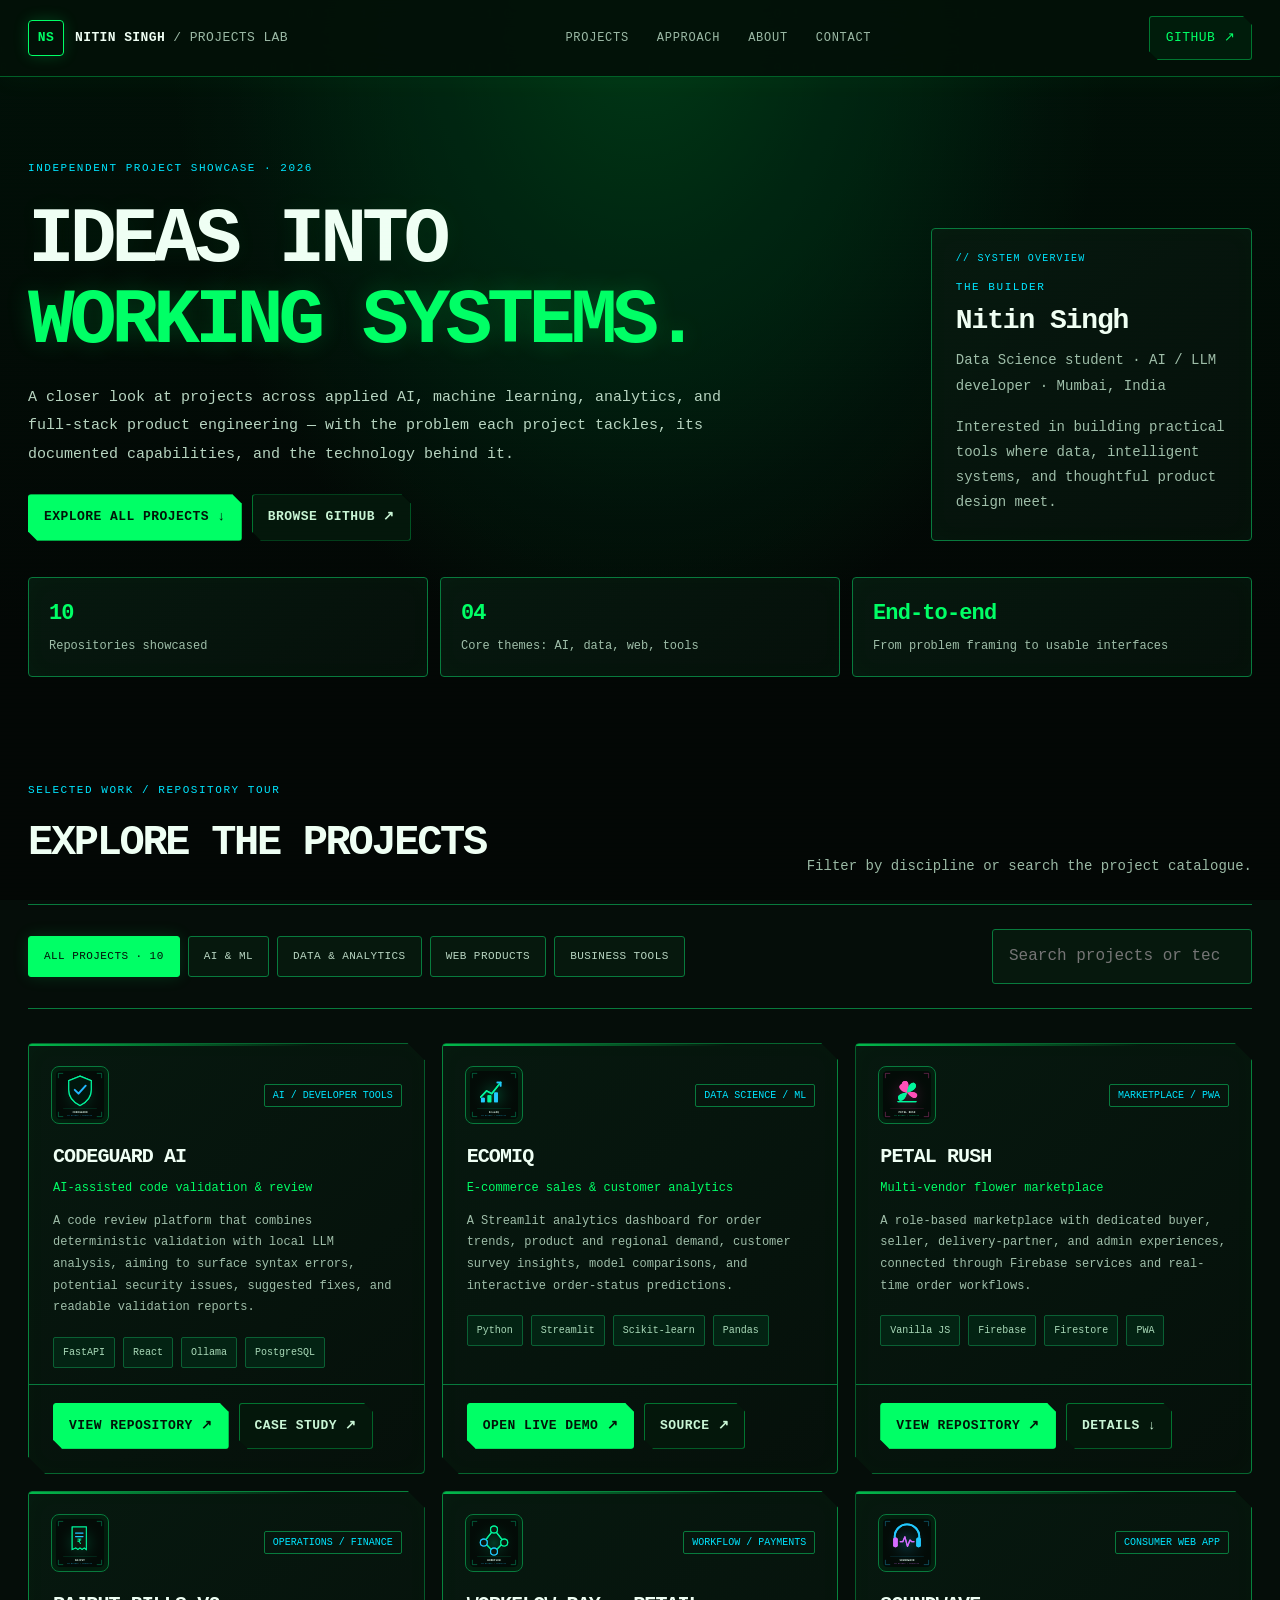
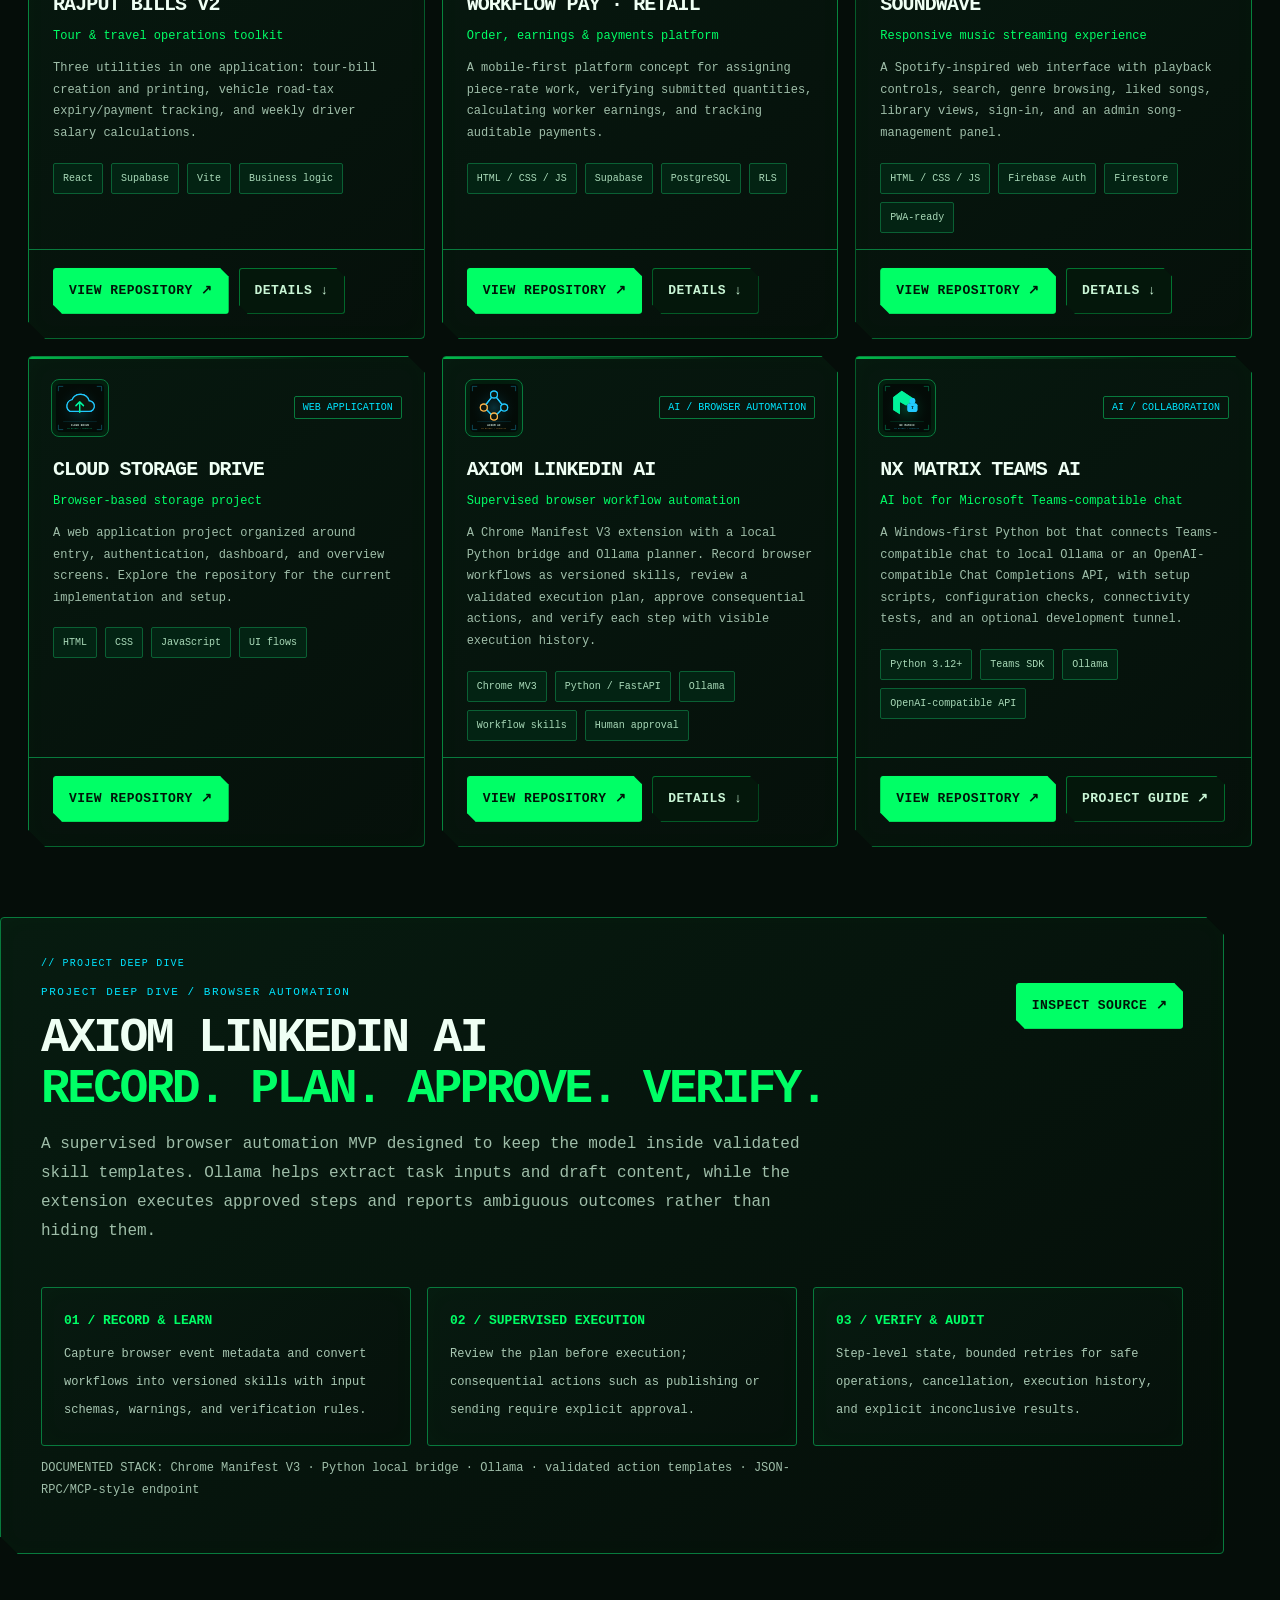
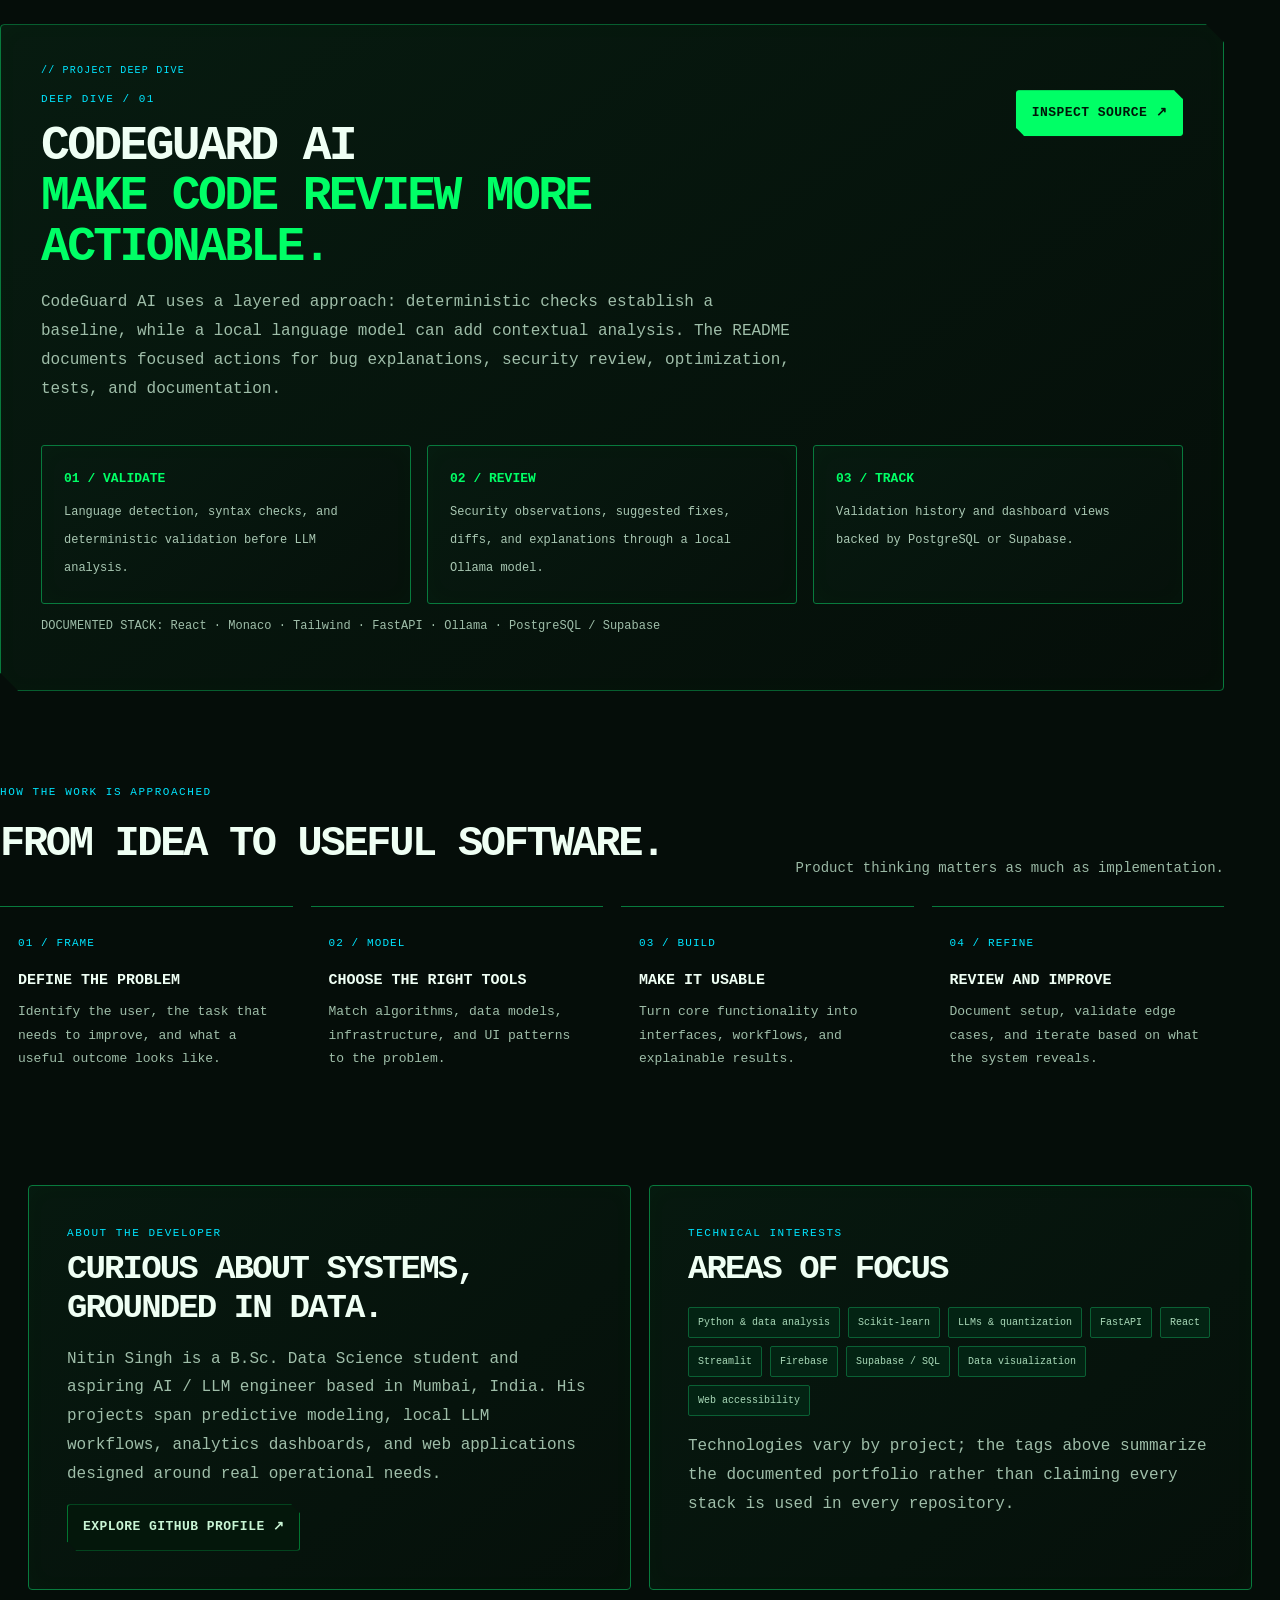
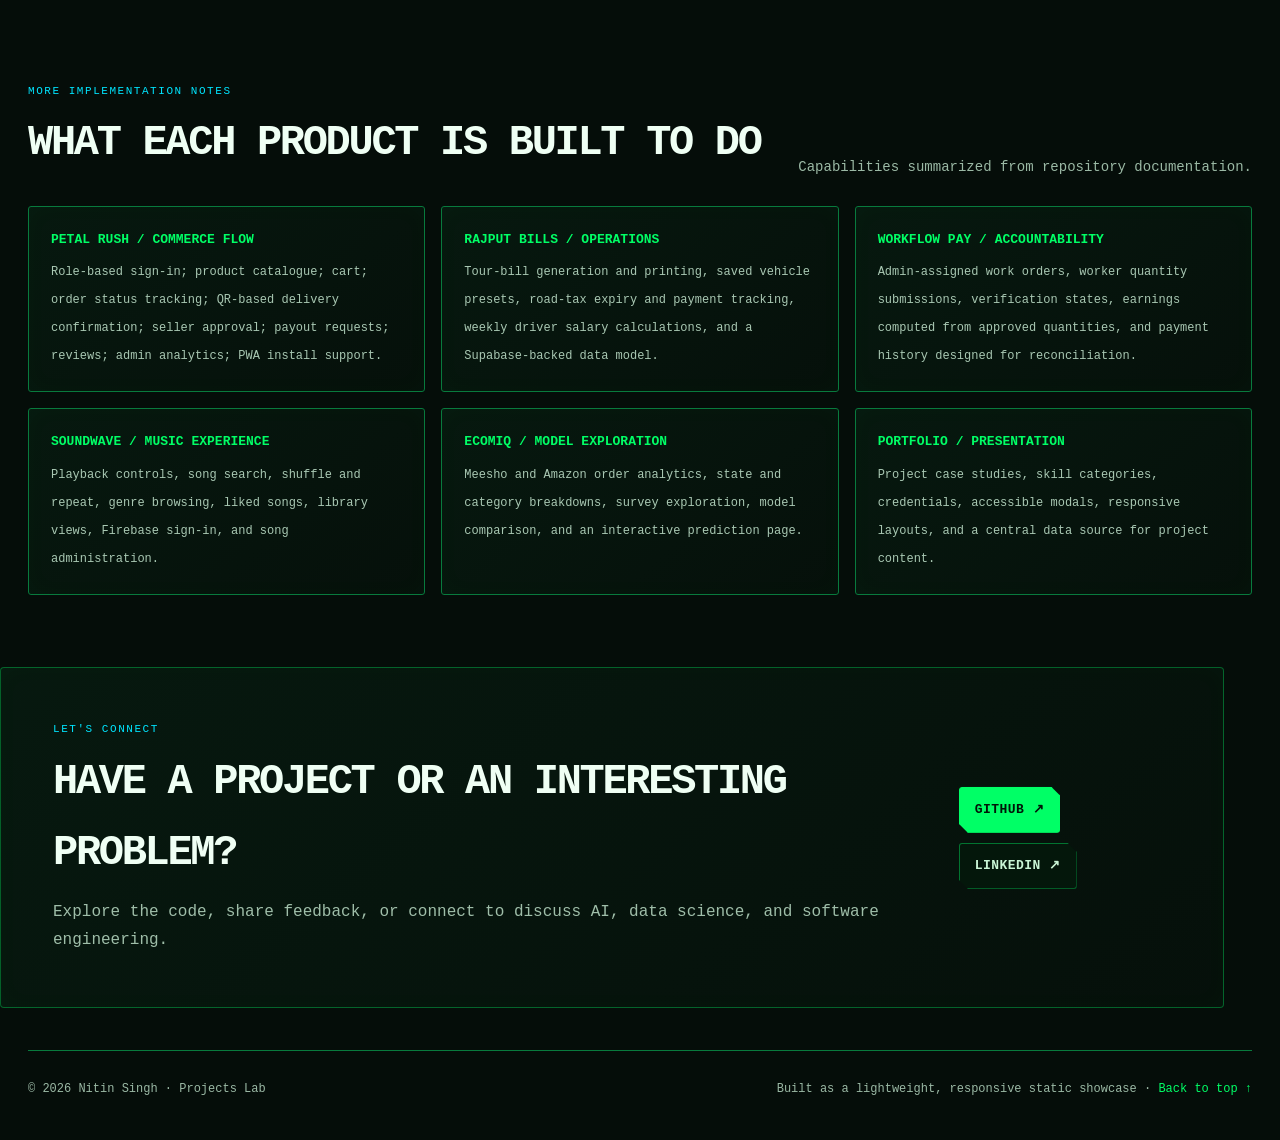
==== projects-showcase.html @ c85eb0d9 "Add custom themed logos for all Projects Lab cards" ====
<!doctype html>
<html lang="en">
<head>
<meta charset="utf-8">
<meta name="viewport" content="width=device-width,initial-scale=1">
<meta name="theme-color" content="#090b10">
<title>Projects Lab — Nitin Singh | AI, Data Science & Software</title>
<meta name="description" content="Explore Nitin Singh's project portfolio: CodeGuard AI, EcomIQ, Petal Rush, WorkFlow Pay, Rajput Bills, SoundWave, cloud storage, and more.">
<meta property="og:title" content="Projects Lab — Nitin Singh">
<meta property="og:description" content="A detailed showcase of AI, machine learning, analytics, and full-stack projects.">
<style>
:root{color-scheme:dark;--bg:#090b10;--panel:#11151d;--panel2:#151b25;--line:#26303e;--text:#f2f5fa;--muted:#a1adbd;--lime:#c8ff5a;--cyan:#74e7d4;--violet:#b7a0ff;--radius:22px;--max:1200px}
*{box-sizing:border-box}html{scroll-behavior:smooth}body{margin:0;background:radial-gradient(ellipse at 80% -10%,#202d36 0,transparent 36%),radial-gradient(ellipse at 0% 28%,#17251d 0,transparent 27%),var(--bg);color:var(--text);font:16px/1.65 Inter,ui-sans-serif,system-ui,-apple-system,"Segoe UI",sans-serif}a{color:inherit;text-decoration:none}button,input{font:inherit}.wrap{width:min(var(--max),calc(100% - 40px));margin:auto}.mono,.eyebrow,.tag,.number{font-family:"SFMono-Regular",Consolas,monospace}.topbar{position:sticky;top:0;z-index:10;background:#090b10d9;backdrop-filter:blur(18px);border-bottom:1px solid #ffffff12}.nav{height:72px;display:flex;align-items:center;justify-content:space-between;gap:20px}.brand{display:flex;align-items:center;gap:11px;font-weight:850;letter-spacing:-.04em}.mark{display:grid;place-items:center;width:36px;height:36px;border-radius:12px;background:var(--lime);color:#0a0c0e;font-size:13px}.navlinks{display:flex;gap:24px;color:var(--muted);font-size:14px}.navlinks a:hover{color:var(--lime)}.pill{border:1px solid #ffffff24;border-radius:999px;padding:9px 14px;font-size:13px;color:var(--text);background:#ffffff06}.hero{padding:86px 0 58px}.eyebrow{color:var(--lime);font-size:12px;letter-spacing:.16em;text-transform:uppercase}.hero-grid{display:grid;grid-template-columns:1.4fr .6fr;gap:40px;align-items:end}.hero h1{font-size:clamp(44px,7.3vw,88px);line-height:.99;letter-spacing:-.075em;margin:22px 0}.hero h1 span{color:var(--lime)}.lead{font-size:clamp(17px,2vw,20px);color:#c0c9d5;max-width:760px}.hero-side{border:1px solid var(--line);border-radius:var(--radius);padding:24px;background:linear-gradient(145deg,#1b222b,#10141b)}.hero-side strong{display:block;font-size:34px;letter-spacing:-.06em}.hero-side p{color:var(--muted);margin:4px 0 0;font-size:14px}.stats{display:grid;grid-template-columns:repeat(3,1fr);gap:12px;margin-top:36px}.stat{padding:18px 20px;border:1px solid var(--line);border-radius:17px;background:#ffffff04}.stat b{font-size:24px;display:block;letter-spacing:-.04em}.stat span{font-size:12px;color:var(--muted)}.toolbar{display:flex;align-items:center;justify-content:space-between;gap:18px;padding:24px 0;border-top:1px solid var(--line);border-bottom:1px solid var(--line);margin-bottom:28px}.filters{display:flex;flex-wrap:wrap;gap:8px}.filter{cursor:pointer;border:1px solid var(--line);background:#ffffff04;color:var(--muted);border-radius:999px;padding:9px 13px;font-size:13px}.filter.active,.filter:hover{background:var(--lime);border-color:var(--lime);color:#10130b}.search{width:min(260px,100%);border:1px solid var(--line);background:#11151d;color:var(--text);border-radius:12px;padding:11px 14px;outline:none}.search:focus{border-color:var(--lime)}.section-heading{display:flex;justify-content:space-between;align-items:end;gap:18px;margin:40px 0 22px}.section-heading h2{font-size:clamp(26px,3vw,38px);letter-spacing:-.055em;margin:8px 0 0}.section-heading p{margin:0;color:var(--muted);font-size:14px}.grid{display:grid;grid-template-columns:repeat(3,minmax(0,1fr));gap:16px}.card{display:flex;flex-direction:column;min-height:365px;border:1px solid var(--line);border-radius:var(--radius);background:linear-gradient(155deg,#161c25,#0f1219 78%);overflow:hidden;transition:transform .2s,border-color .2s}.card:hover{transform:translateY(-4px);border-color:#82966b}.card-top{padding:22px 22px 0;display:flex;justify-content:space-between;align-items:center;gap:12px}.iconbox{width:48px;height:48px;display:grid;place-items:center;border-radius:15px;font-size:22px;background:#c8ff5a16;border:1px solid #c8ff5a30}.category{font-size:11px;color:var(--muted);border:1px solid var(--line);padding:5px 8px;border-radius:999px}.card-body{padding:20px 22px 12px;flex:1}.card h3{font-size:23px;letter-spacing:-.045em;line-height:1.2;margin:0 0 9px}.subtitle{font-size:13px;color:var(--cyan);margin-bottom:12px}.desc{font-size:14px;color:#b4becb;margin:0}.chips{display:flex;flex-wrap:wrap;gap:7px;margin-top:18px}.chip{font-size:11px;color:#c7d0dc;background:#ffffff07;border:1px solid #ffffff10;border-radius:7px;padding:5px 8px}.card-foot{display:flex;gap:10px;padding:18px 22px 22px;align-items:center;border-top:1px solid #ffffff0c}.btn{display:inline-flex;justify-content:center;align-items:center;gap:8px;border-radius:11px;padding:10px 13px;font-size:13px;font-weight:750;border:1px solid var(--line);background:#ffffff05;cursor:pointer;color:var(--text)}.btn.primary{background:var(--lime);color:#11150b;border-color:var(--lime)}.btn:hover{filter:brightness(1.08)}.btn svg{width:14px;height:14px}.empty{display:none;padding:38px;text-align:center;color:var(--muted);border:1px dashed var(--line);border-radius:18px}.feature{margin:82px 0 0;padding:30px;border:1px solid var(--line);border-radius:28px;background:linear-gradient(135deg,#1a241e,#11151d 65%)}.feature-head{display:flex;justify-content:space-between;gap:20px;align-items:start}.feature h2{font-size:clamp(28px,4vw,44px);letter-spacing:-.06em;line-height:1.05;margin:12px 0}.feature p{color:#b8c3cf;max-width:760px}.feature-grid{display:grid;grid-template-columns:repeat(3,1fr);gap:12px;margin-top:26px}.feature-item{padding:18px;border:1px solid #ffffff16;background:#ffffff05;border-radius:16px}.feature-item b{display:block;margin-bottom:6px}.feature-item span{color:var(--muted);font-size:13px}.process{margin:80px 0}.process-grid{display:grid;grid-template-columns:repeat(4,1fr);gap:12px}.process-item{padding:20px;border-top:1px solid var(--line)}.number{color:var(--lime);font-size:12px}.process-item h3{margin:12px 0 7px;font-size:17px}.process-item p{margin:0;color:var(--muted);font-size:13px}.about{display:grid;grid-template-columns:1fr 1fr;gap:20px;margin:80px 0}.about-panel{padding:28px;border:1px solid var(--line);border-radius:var(--radius);background:#ffffff04}.about-panel h2{font-size:30px;letter-spacing:-.05em;margin:8px 0 12px}.about-panel p{color:var(--muted)}.contact{padding:44px;border:1px solid #c8ff5a40;border-radius:28px;background:radial-gradient(ellipse at 100% 0,#c8ff5a14,transparent 50%),#10151a;margin:70px 0 40px;display:flex;align-items:center;justify-content:space-between;gap:25px}.contact h2{font-size:clamp(28px,4vw,42px);letter-spacing:-.06em;margin:8px 0}.contact p{color:var(--muted);margin:0}.footer{padding:26px 0 40px;border-top:1px solid var(--line);display:flex;justify-content:space-between;gap:20px;color:var(--muted);font-size:12px}.hide{display:none!important}
@media(max-width:950px){.grid{grid-template-columns:repeat(2,minmax(0,1fr))}.hero-grid{grid-template-columns:1fr}.hero-side{max-width:400px}.process-grid{grid-template-columns:repeat(2,1fr)}}
@media(max-width:620px){.wrap{width:min(100% - 28px,var(--max))}.nav{height:62px}.navlinks{display:none}.hero{padding:58px 0 38px}.stats{grid-template-columns:1fr;gap:8px}.stat{display:flex;justify-content:space-between;align-items:center}.stat b{font-size:21px}.toolbar{align-items:stretch;flex-direction:column}.search{width:100%}.grid{grid-template-columns:1fr}.card{min-height:unset}.feature{padding:22px;margin-top:56px}.feature-head{display:block}.feature-grid{grid-template-columns:1fr}.process-grid,.about{grid-template-columns:1fr}.process,.about{margin:58px 0}.contact{padding:26px;display:block}.contact .btn{margin-top:20px}.footer{flex-direction:column}.section-heading{align-items:start;flex-direction:column}}
@media(prefers-reduced-motion:reduce){html{scroll-behavior:auto}*,*::before,*::after{transition:none!important}}

/* Professional Projects Lab refresh — 2026 */
:root{
 --bg:#080b12;--panel:#101722;--panel2:#141e2b;--line:#273448;
 --text:#f3f6fc;--muted:#a8b5c8;--lime:#b9f45b;--cyan:#75dcca;
 --violet:#a9a1ff;--radius:20px;--max:1240px
}
body{
 background:radial-gradient(ellipse at 82% 0%,rgba(55,91,120,.19),transparent 34%),
 radial-gradient(ellipse at 0% 38%,rgba(70,105,72,.10),transparent 30%),var(--bg);
 line-height:1.7;letter-spacing:-.008em
}
.wrap{width:min(var(--max),calc(100% - 56px))}
.topbar{background:rgba(8,11,18,.88);border-bottom:1px solid rgba(155,177,206,.14)}
.nav{height:76px}
.mark{border-radius:13px;box-shadow:0 0 24px rgba(185,244,91,.15)}
.navlinks{gap:28px}
.navlinks a{transition:color .18s ease}
.pill{border-color:#354256;padding:10px 16px}
.hero{padding:100px 0 68px}
.hero-grid{grid-template-columns:minmax(0,1.45fr) minmax(280px,.55fr);gap:56px}
.hero h1{font-size:clamp(48px,6.7vw,82px);line-height:1.01;letter-spacing:-.078em;max-width:820px}
.lead{line-height:1.8;color:#c4cfdf;max-width:720px}
.hero-side{border-color:#2b394c;background:linear-gradient(145deg,rgba(24,34,48,.94),rgba(13,18,28,.96));box-shadow:0 20px 60px rgba(0,0,0,.13)}
.hero-side strong{font-size:30px}
.stat{background:rgba(255,255,255,.025);border-color:#273448;padding:20px 22px}
.stat b{font-size:27px}
.toolbar{position:relative;gap:22px;margin-bottom:34px;border-color:#273448}
.filter{padding:10px 15px;background:#101722}
.search{border-color:#334158;background:#0e1520;padding:13px 16px}
.section-heading{margin:48px 0 25px}
.section-heading h2{font-size:clamp(30px,3.5vw,42px);letter-spacing:-.06em}
.grid{gap:20px}
.card{min-height:360px;border-color:#273448;background:linear-gradient(160deg,rgba(21,30,43,.98),rgba(12,17,26,.98));box-shadow:0 10px 30px rgba(0,0,0,.08);transition:transform .22s ease,border-color .22s ease,box-shadow .22s ease}
.card:hover{transform:translateY(-5px);border-color:#718d58;box-shadow:0 20px 48px rgba(0,0,0,.2)}
.card-top{padding:24px 24px 0}
.card-body{padding:21px 24px 16px}
.card h3{font-size:25px;letter-spacing:-.05em}
.desc{line-height:1.75}
.chips{gap:8px}
.chip{background:#ffffff06;border-color:#ffffff12;padding:6px 9px}
.card-foot{padding:18px 24px 24px;flex-wrap:wrap}
.btn{padding:11px 15px;border-radius:12px;transition:transform .18s ease,filter .18s ease,border-color .18s ease}
.btn:hover{transform:translateY(-1px)}
.btn.primary{box-shadow:0 6px 18px rgba(185,244,91,.12)}
.feature{margin-top:76px;padding:clamp(26px,4vw,44px);border-radius:28px;border-color:#2a394b;background:linear-gradient(135deg,rgba(24,37,34,.86),rgba(15,22,32,.97) 58%);box-shadow:0 20px 60px rgba(0,0,0,.12)}
.feature-head{gap:28px}
.feature h2{font-size:clamp(32px,4.2vw,48px);max-width:850px}
.feature p{line-height:1.85}
.feature-grid{gap:16px}
.feature-item{padding:22px;border-color:#2b394b;background:rgba(255,255,255,.025);line-height:1.75}
.feature-item b{font-size:15px}
.feature-item span{line-height:1.8}
.process{margin:92px 0}
.process-grid{gap:18px}
.process-item{border-top:2px solid #2b394b;padding:22px 18px}
.number{font-size:11px;letter-spacing:.1em}
.process-item h3{font-size:18px}
.about{gap:18px;margin:92px 0}
.about-panel{padding:clamp(24px,3.5vw,38px);background:linear-gradient(145deg,#121a26,#0d121b);border-color:#2b394b}
.about-panel h2{font-size:clamp(27px,3vw,34px);line-height:1.15}
.contact{margin:72px 0 42px;padding:clamp(28px,4.5vw,52px);border-color:rgba(185,244,91,.28);background:radial-gradient(ellipse at 100% 0,rgba(185,244,91,.09),transparent 48%),linear-gradient(135deg,#121a24,#0d121a)}
.contact p{line-height:1.8}
.footer{border-color:#273448;padding-top:28px}
a:focus-visible,button:focus-visible,input:focus-visible{outline:2px solid var(--lime);outline-offset:3px}
@media(max-width:950px){
 .wrap{width:min(var(--max),calc(100% - 36px))}
 .hero{padding-top:76px}
 .hero-grid{grid-template-columns:1fr;gap:30px}
 .hero-side{max-width:520px}
 .feature-head{flex-direction:column}
}
@media(max-width:620px){
 .wrap{width:calc(100% - 28px)}
 .nav{height:64px}
 .hero{padding:58px 0 38px}
 .hero h1{font-size:clamp(42px,12vw,60px)}
 .lead{font-size:16px}
 .section-heading{margin:36px 0 20px}
 .grid{gap:14px}
 .card-top{padding:20px 20px 0}
 .card-body{padding:18px 20px 14px}
 .card-foot{padding:16px 20px 20px}
 .feature{margin-top:54px;padding:22px}
 .feature-grid{grid-template-columns:1fr}
 .process,.about{margin:60px 0}
 .contact{margin-top:52px}
}
@media(prefers-reduced-motion:reduce){.card,.btn,.navlinks a{transition:none!important}}

 
/* IR5H4D-inspired neon terminal theme */
:root{--bg:#050d09;--panel:#081a11;--panel2:#0b2116;--line:#087a3d;--text:#effff4;--muted:#9bb9a5;--lime:#00ff66;--cyan:#00e5ff;--violet:#a4ffcc;--radius:16px;--max:1240px}
body{background:#050d09;color:var(--text);font-family:ui-monospace,SFMono-Regular,Consolas,monospace;letter-spacing:0;position:relative}
body:before{content:"";position:fixed;inset:0;pointer-events:none;z-index:-1;background:radial-gradient(ellipse at 50% 0%,#003f1b 0%,transparent 52%),linear-gradient(180deg,#03130a,#050907 70%);opacity:.95}
body:after{content:"";position:fixed;inset:0;pointer-events:none;z-index:5;background:repeating-linear-gradient(0deg,#00ff6608 0px,#00ff6608 1px,transparent 1px,transparent 4px);opacity:.16}
.topbar{background:#031008eF;border-bottom:1px solid #00ff6655;box-shadow:0 5px 24px #00ff6609}
.mark{background:transparent;color:var(--lime);border:1px solid var(--lime);border-radius:4px;box-shadow:0 0 15px #00ff6630;font-family:Consolas,monospace}
.brand{letter-spacing:.03em;font-size:13px}
.navlinks a{font-family:Consolas,monospace;text-transform:uppercase;font-size:12px;letter-spacing:.06em}
.pill,.btn{border-radius:3px;border-color:#00ff6666;font-family:Consolas,monospace;text-transform:uppercase;letter-spacing:.035em;clip-path:polygon(0 0,calc(100% - 9px) 0,100% 9px,100% 100%,9px 100%,0 calc(100% - 9px))}
.pill{background:#001c0b;color:var(--lime)}
.hero{padding:82px 0 56px}
.eyebrow{color:var(--cyan);font-size:11px;letter-spacing:.14em}
.hero h1{font-family:ui-monospace,Consolas,monospace;text-transform:uppercase;letter-spacing:-.065em;line-height:1.04;font-size:clamp(42px,6.5vw,78px);text-shadow:0 0 22px #00ff6610}
.hero h1 span{color:var(--lime);text-shadow:0 0 24px #00ff6633}
.lead{font-family:ui-monospace,Consolas,monospace;font-size:15px;line-height:1.9;color:#b8d5c1}
.hero-side,.stat,.card,.feature,.feature-item,.about-panel,.contact{border-radius:4px;border-color:#087a3d;background:linear-gradient(140deg,#071a10eF,#06110beF);box-shadow:inset 0 0 25px #00ff6606}
.hero-side{position:relative}
.hero-side:before,.feature:before{content:"// SYSTEM OVERVIEW";display:block;color:var(--cyan);font:10px Consolas,monospace;letter-spacing:.12em;margin-bottom:14px}
.hero-side strong{font-family:ui-monospace,Consolas,monospace;color:#f0fff3;font-size:28px;letter-spacing:-.04em}
.hero-side p,.stat span,.desc,.feature p,.process-item p,.about-panel p,.contact p{font-family:ui-monospace,Consolas,monospace;color:#9fbea9;line-height:1.8}
.stat{border-radius:4px;padding:17px 20px}
.stat b{color:var(--lime);font-family:ui-monospace,Consolas,monospace;font-size:22px}
.toolbar{border-color:#087a3d}
.filter,.search{font-family:Consolas,monospace;border-radius:3px;background:#06180d;border-color:#087a3d;color:#b8d5c1}
.filter{text-transform:uppercase;font-size:11px;letter-spacing:.04em}
.filter.active,.filter:hover{background:var(--lime);border-color:var(--lime);color:#031008;box-shadow:0 0 16px #00ff6625}
.search:focus{border-color:var(--cyan);box-shadow:0 0 0 1px #00e5ff55}
.section-heading h2,.feature h2,.about-panel h2,.contact h2{font-family:ui-monospace,Consolas,monospace;text-transform:uppercase;letter-spacing:-.055em}
.grid{gap:17px}
.card{position:relative;min-height:365px;border:1px solid #07843d;clip-path:polygon(0 0,calc(100% - 17px) 0,100% 17px,100% 100%,17px 100%,0 calc(100% - 17px));transition:transform .22s ease,border-color .22s ease,filter .22s ease}
.card:before{content:"";position:absolute;inset:0 0 auto;height:2px;background:linear-gradient(90deg,var(--lime),transparent 72%);opacity:.7}
.card:hover{transform:translateY(-4px);border-color:var(--lime);filter:drop-shadow(0 0 10px #00ff661b);box-shadow:inset 0 0 35px #00ff660b}
.card-top{padding:22px 22px 0}
.iconbox{border:1px solid #00ff6677;background:#00371a;color:var(--lime);border-radius:3px;box-shadow:inset 0 0 20px #00ff6610}
.category{border-radius:2px;border-color:#087a3d;color:var(--cyan);font:10px Consolas,monospace;text-transform:uppercase}
.card h3{font-family:ui-monospace,Consolas,monospace;text-transform:uppercase;font-size:20px;letter-spacing:-.045em}
.subtitle{font-family:Consolas,monospace;color:var(--lime);font-size:12px}
.desc{font-size:12px}
.chip{border-radius:2px;background:#032313;border-color:#0a6034;color:#a9d9b8;font-family:Consolas,monospace;font-size:10px}
.card-foot{border-color:#087a3d}
.btn{background:#04170b;color:#c9f5d5}
.btn.primary{background:var(--lime);color:#001508;border-color:var(--lime);box-shadow:0 0 18px #00ff662b}
.btn:hover{filter:brightness(1.15);box-shadow:0 0 18px #00ff662b}
.feature{position:relative;margin-top:70px;padding:clamp(24px,4vw,40px);border-radius:4px;background:linear-gradient(145deg,#071b10,#050e09);clip-path:polygon(0 0,calc(100% - 18px) 0,100% 18px,100% 100%,18px 100%,0 calc(100% - 18px))}
.feature:before{content:"// PROJECT DEEP DIVE"}
.feature-item{border-radius:3px;border-color:#087a3d}
.feature-item b{font-family:Consolas,monospace;color:var(--lime);text-transform:uppercase;font-size:13px}
.feature-item span{font-family:Consolas,monospace;font-size:12px;color:#a9c8b3;line-height:1.8}
.number{color:var(--cyan)}
.process-item{border-top:1px solid #087a3d}
.process-item h3{font-family:Consolas,monospace;text-transform:uppercase;font-size:15px}
.about-panel{border-radius:4px}
.contact{border-radius:4px;border-color:#00ff6655}
.footer{border-color:#087a3d;font-family:Consolas,monospace}
.footer a{color:var(--lime)}
a:focus-visible,button:focus-visible,input:focus-visible{outline:2px solid var(--cyan);outline-offset:4px}
@media(max-width:620px){.hero{padding-top:55px}.hero h1{font-size:clamp(37px,11vw,56px)}.card{min-height:unset}.navlinks{display:none}}
@media(prefers-reduced-motion:reduce){.card,.btn{transition:none!important}}


/* Project-brand images: use existing repository assets where available */
.logo-box{position:relative;overflow:hidden;padding:4px;background:#06170d;border:1px solid #087a3d;border-radius:4px;width:58px;height:58px;flex:0 0 58px;}
.project-logo{display:block;width:100%;height:100%;object-fit:contain;position:relative;z-index:1;}
.logo-fallback{display:none;position:absolute;inset:0;align-items:center;justify-content:center;color:var(--lime);font-size:22px;}
.project-logo:not([src]),.project-logo[src=""]{display:none;}
.project-logo{background:transparent;}

/* Unified local project logo assets */
.logo-box{position:relative;overflow:hidden;padding:4px;background:#03170c;border:1px solid #087a3d;border-radius:8px;width:58px;height:58px;flex:0 0 58px;display:grid;place-items:center}
.project-logo{display:block;width:100%;height:100%;object-fit:contain}
</style>
</head>
<body>
<canvas id="matrix-rain" aria-hidden="true" style="position:fixed;inset:0;width:100%;height:100%;z-index:-1;opacity:.15;pointer-events:none"></canvas>
<header class="topbar"><div class="wrap nav"><a class="brand" href="#top"><span class="mark">NS</span><span>NITIN SINGH <span style="color:var(--muted);font-weight:500">/ PROJECTS LAB</span></span></a><nav class="navlinks"><a href="#projects">Projects</a><a href="#approach">Approach</a><a href="#about">About</a><a href="#contact">Contact</a></nav><a class="pill" href="https://github.com/ns-matrix" target="_blank" rel="noreferrer">GitHub ↗</a></div></header>
<main id="top">
<section class="hero"><div class="wrap"><div class="hero-grid"><div><div class="eyebrow">Independent project showcase · 2026</div><h1>Ideas into<br><span>working systems.</span></h1><p class="lead">A closer look at projects across applied AI, machine learning, analytics, and full-stack product engineering — with the problem each project tackles, its documented capabilities, and the technology behind it.</p><div style="display:flex;gap:10px;flex-wrap:wrap;margin-top:25px"><a class="btn primary" href="#projects">Explore all projects ↓</a><a class="btn" href="https://github.com/ns-matrix" target="_blank" rel="noreferrer">Browse GitHub ↗</a></div></div><aside class="hero-side"><div class="eyebrow">The builder</div><strong>Nitin Singh</strong><p>Data Science student · AI / LLM developer · Mumbai, India</p><p style="margin-top:16px">Interested in building practical tools where data, intelligent systems, and thoughtful product design meet.</p></aside></div><div class="stats"><div class="stat"><b>10</b><span>Repositories showcased</span></div><div class="stat"><b>04</b><span>Core themes: AI, data, web, tools</span></div><div class="stat"><b>End-to-end</b><span>From problem framing to usable interfaces</span></div></div></div></section>
<section class="wrap" id="projects"><div class="section-heading"><div><div class="eyebrow">Selected work / repository tour</div><h2>Explore the projects</h2></div><p>Filter by discipline or search the project catalogue.</p></div><div class="toolbar"><div class="filters" role="group" aria-label="Filter projects"><button class="filter active" data-filter="all">All projects · 10</button><button class="filter" data-filter="ai">AI & ML</button><button class="filter" data-filter="data">Data & analytics</button><button class="filter" data-filter="web">Web products</button><button class="filter" data-filter="tools">Business tools</button></div><input class="search" id="search" type="search" placeholder="Search projects or technology…" aria-label="Search projects"></div><div class="grid" id="grid">
<article class="card" data-category="ai" data-search="codeguard ai llm code review validation security python javascript typescript fastapi ollama postgres"><div class="card-top"><div class="iconbox logo-box"><img class="project-logo" src="assets/projects/codeguard-ai.svg" alt="CodeGuard AI custom project logo" loading="lazy"></div><span class="category">AI / Developer tools</span></div><div class="card-body"><h3>CodeGuard AI</h3><div class="subtitle">AI-assisted code validation & review</div><p class="desc">A code review platform that combines deterministic validation with local LLM analysis, aiming to surface syntax errors, potential security issues, suggested fixes, and readable validation reports.</p><div class="chips"><span class="chip">FastAPI</span><span class="chip">React</span><span class="chip">Ollama</span><span class="chip">PostgreSQL</span></div></div><div class="card-foot"><a class="btn primary" href="https://github.com/ns-matrix/codeguard-ai" target="_blank" rel="noreferrer">View repository ↗</a><a class="btn" href="codeguard-ai.html">Case study ↗</a></div></article>
<article class="card" data-category="data" data-search="ecomiq ecommerce analytics machine learning random forest streamlit customer behavior meesho amazon survey python"><div class="card-top"><div class="iconbox logo-box"><img class="project-logo" src="assets/projects/ecomiq.svg" alt="EcomIQ custom project logo" loading="lazy"></div><span class="category">Data science / ML</span></div><div class="card-body"><h3>EcomIQ</h3><div class="subtitle">E-commerce sales & customer analytics</div><p class="desc">A Streamlit analytics dashboard for order trends, product and regional demand, customer survey insights, model comparisons, and interactive order-status predictions.</p><div class="chips"><span class="chip">Python</span><span class="chip">Streamlit</span><span class="chip">Scikit-learn</span><span class="chip">Pandas</span></div></div><div class="card-foot"><a class="btn primary" href="https://project-sdbcuwmjrbqrwhycqxthwv.streamlit.app/" target="_blank" rel="noreferrer">Open live demo ↗</a><a class="btn" href="https://github.com/ns-matrix/Project" target="_blank" rel="noreferrer">Source ↗</a></div></article>
<article class="card" data-category="web" data-search="petal rush flower marketplace multi vendor buyer seller delivery admin firebase firestore qr pwa"><div class="card-top"><div class="iconbox logo-box"><img class="project-logo" src="assets/projects/petal-rush.svg" alt="Petal Rush custom project logo" loading="lazy"></div><span class="category">Marketplace / PWA</span></div><div class="card-body"><h3>Petal Rush</h3><div class="subtitle">Multi-vendor flower marketplace</div><p class="desc">A role-based marketplace with dedicated buyer, seller, delivery-partner, and admin experiences, connected through Firebase services and real-time order workflows.</p><div class="chips"><span class="chip">Vanilla JS</span><span class="chip">Firebase</span><span class="chip">Firestore</span><span class="chip">PWA</span></div></div><div class="card-foot"><a class="btn primary" href="https://github.com/ns-matrix/petal-rush" target="_blank" rel="noreferrer">View repository ↗</a><a class="btn" href="#petal-details">Details ↓</a></div></article>
<article class="card" data-category="tools" data-search="rajput bills tour travel billing vehicle road tax driver salary pagar supabase react"><div class="card-top"><div class="iconbox logo-box"><img class="project-logo" src="assets/projects/rajput-bills-v2.svg" alt="Rajput Bills v2 custom project logo" loading="lazy"></div><span class="category">Operations / Finance</span></div><div class="card-body"><h3>Rajput Bills v2</h3><div class="subtitle">Tour & travel operations toolkit</div><p class="desc">Three utilities in one application: tour-bill creation and printing, vehicle road-tax expiry/payment tracking, and weekly driver salary calculations.</p><div class="chips"><span class="chip">React</span><span class="chip">Supabase</span><span class="chip">Vite</span><span class="chip">Business logic</span></div></div><div class="card-foot"><a class="btn primary" href="https://github.com/ns-matrix/Rajput-Bills-v2" target="_blank" rel="noreferrer">View repository ↗</a><a class="btn" href="#rajput-details">Details ↓</a></div></article>
<article class="card" data-category="tools" data-search="workflow pay retail order earnings payments worker supplier admin supabase postgres realtime mobile first"><div class="card-top"><div class="iconbox logo-box"><img class="project-logo" src="assets/projects/workflow-pay-retail.svg" alt="WorkFlow Pay · RETAIL custom project logo" loading="lazy"></div><span class="category">Workflow / Payments</span></div><div class="card-body"><h3>WorkFlow Pay · RETAIL</h3><div class="subtitle">Order, earnings & payments platform</div><p class="desc">A mobile-first platform concept for assigning piece-rate work, verifying submitted quantities, calculating worker earnings, and tracking auditable payments.</p><div class="chips"><span class="chip">HTML / CSS / JS</span><span class="chip">Supabase</span><span class="chip">PostgreSQL</span><span class="chip">RLS</span></div></div><div class="card-foot"><a class="btn primary" href="https://github.com/ns-matrix/RETAIL" target="_blank" rel="noreferrer">View repository ↗</a><a class="btn" href="#workflow-details">Details ↓</a></div></article>
<article class="card" data-category="web" data-search="soundwave ambient music streaming player firebase authentication firestore playlist songs search responsive"><div class="card-top"><div class="iconbox logo-box"><img class="project-logo" src="assets/projects/soundwave.svg" alt="SoundWave custom project logo" loading="lazy"></div><span class="category">Consumer web app</span></div><div class="card-body"><h3>SoundWave</h3><div class="subtitle">Responsive music streaming experience</div><p class="desc">A Spotify-inspired web interface with playback controls, search, genre browsing, liked songs, library views, sign-in, and an admin song-management panel.</p><div class="chips"><span class="chip">HTML / CSS / JS</span><span class="chip">Firebase Auth</span><span class="chip">Firestore</span><span class="chip">PWA-ready</span></div></div><div class="card-foot"><a class="btn primary" href="https://github.com/ns-matrix/AMBIEANT-MUSIC" target="_blank" rel="noreferrer">View repository ↗</a><a class="btn" href="#soundwave-details">Details ↓</a></div></article>
<article class="card" data-category="web" data-search="cloud storage drive file management login signup dashboard storage drive html"><div class="card-top"><div class="iconbox logo-box"><img class="project-logo" src="assets/projects/cloud-storage-drive.svg" alt="Cloud Storage Drive custom project logo" loading="lazy"></div><span class="category">Web application</span></div><div class="card-body"><h3>Cloud Storage Drive</h3><div class="subtitle">Browser-based storage project</div><p class="desc">A web application project organized around entry, authentication, dashboard, and overview screens. Explore the repository for the current implementation and setup.</p><div class="chips"><span class="chip">HTML</span><span class="chip">CSS</span><span class="chip">JavaScript</span><span class="chip">UI flows</span></div></div><div class="card-foot"><a class="btn primary" href="https://github.com/ns-matrix/Project-1-Cloud-Storage-Drive-" target="_blank" rel="noreferrer">View repository ↗</a></div></article>
<article class="card" data-category="ai" data-search="axiom linkedin ai chrome extension ollama local fastapi browser automation supervised skills recorder planner verification mcp">
<div class="card-top"><div class="iconbox logo-box"><img class="project-logo" src="assets/projects/axiom-linkedin-ai.svg" alt="Axiom LinkedIn AI custom project logo" loading="lazy"></div><span class="category">AI / Browser automation</span></div>
<div class="card-body"><h3>Axiom LinkedIn AI</h3><div class="subtitle">Supervised browser workflow automation</div>
<p class="desc">A Chrome Manifest V3 extension with a local Python bridge and Ollama planner. Record browser workflows as versioned skills, review a validated execution plan, approve consequential actions, and verify each step with visible execution history.</p>
<div class="chips"><span class="chip">Chrome MV3</span><span class="chip">Python / FastAPI</span><span class="chip">Ollama</span><span class="chip">Workflow skills</span><span class="chip">Human approval</span></div></div>
<div class="card-foot"><a class="btn primary" href="https://github.com/ns-matrix/axiom-linkedin-ai" target="_blank" rel="noreferrer">View repository ↗</a><a class="btn" href="#axiom-linkedin-details">Details ↓</a></div></article>
<article class="card" data-category="ai" data-search="nx matrix teams ai microsoft teams bot ollama openai compatible python windows chat api setup tests">
<div class="card-top"><div class="iconbox logo-box"><img class="project-logo" src="assets/projects/nxmatrix-teams-ai.svg" alt="NX Matrix Teams AI custom project logo" loading="lazy"></div><span class="category">AI / Collaboration</span></div>
<div class="card-body"><h3>NX Matrix Teams AI</h3><div class="subtitle">AI bot for Microsoft Teams-compatible chat</div>
<p class="desc">A Windows-first Python bot that connects Teams-compatible chat to local Ollama or an OpenAI-compatible Chat Completions API, with setup scripts, configuration checks, connectivity tests, and an optional development tunnel.</p>
<div class="chips"><span class="chip">Python 3.12+</span><span class="chip">Teams SDK</span><span class="chip">Ollama</span><span class="chip">OpenAI-compatible API</span></div></div>
<div class="card-foot"><a class="btn primary" href="https://github.com/ns-matrix/nxmatrix-teams-ai" target="_blank" rel="noreferrer">View repository ↗</a><a class="btn" href="https://github.com/ns-matrix/nxmatrix-teams-ai/blob/main/docs/index.html" target="_blank" rel="noreferrer">Project guide ↗</a></div></article>
</div><div class="empty" id="empty">No projects match that search. Try a different keyword or filter.</div></section>
<section class="wrap feature" id="axiom-linkedin-details"><div class="feature-head"><div><div class="eyebrow">Project deep dive / browser automation</div><h2>Axiom LinkedIn AI<br><span style="color:var(--lime)">Record. Plan. Approve. Verify.</span></h2><p>A supervised browser automation MVP designed to keep the model inside validated skill templates. Ollama helps extract task inputs and draft content, while the extension executes approved steps and reports ambiguous outcomes rather than hiding them.</p></div><a class="btn primary" href="https://github.com/ns-matrix/axiom-linkedin-ai" target="_blank" rel="noreferrer">Inspect source ↗</a></div><div class="feature-grid"><div class="feature-item"><b>01 / Record & learn</b><span>Capture browser event metadata and convert workflows into versioned skills with input schemas, warnings, and verification rules.</span></div><div class="feature-item"><b>02 / Supervised execution</b><span>Review the plan before execution; consequential actions such as publishing or sending require explicit approval.</span></div><div class="feature-item"><b>03 / Verify & audit</b><span>Step-level state, bounded retries for safe operations, cancellation, execution history, and explicit inconclusive results.</span></div></div><p class="mono" style="font-size:12px">DOCUMENTED STACK: Chrome Manifest V3 · Python local bridge · Ollama · validated action templates · JSON-RPC/MCP-style endpoint</p></section>
<section class="wrap feature" id="codeguard-details"><div class="feature-head"><div><div class="eyebrow">Deep dive / 01</div><h2>CodeGuard AI<br><span style="color:var(--lime)">Make code review more actionable.</span></h2><p>CodeGuard AI uses a layered approach: deterministic checks establish a baseline, while a local language model can add contextual analysis. The README documents focused actions for bug explanations, security review, optimization, tests, and documentation.</p></div><a class="btn primary" href="https://github.com/ns-matrix/codeguard-ai" target="_blank" rel="noreferrer">Inspect source ↗</a></div><div class="feature-grid"><div class="feature-item"><b>01 / Validate</b><span>Language detection, syntax checks, and deterministic validation before LLM analysis.</span></div><div class="feature-item"><b>02 / Review</b><span>Security observations, suggested fixes, diffs, and explanations through a local Ollama model.</span></div><div class="feature-item"><b>03 / Track</b><span>Validation history and dashboard views backed by PostgreSQL or Supabase.</span></div></div><p class="mono" style="font-size:12px">DOCUMENTED STACK: React · Monaco · Tailwind · FastAPI · Ollama · PostgreSQL / Supabase</p></section>
<section class="wrap process" id="approach"><div class="section-heading"><div><div class="eyebrow">How the work is approached</div><h2>From idea to useful software.</h2></div><p>Product thinking matters as much as implementation.</p></div><div class="process-grid"><div class="process-item"><span class="number">01 / FRAME</span><h3>Define the problem</h3><p>Identify the user, the task that needs to improve, and what a useful outcome looks like.</p></div><div class="process-item"><span class="number">02 / MODEL</span><h3>Choose the right tools</h3><p>Match algorithms, data models, infrastructure, and UI patterns to the problem.</p></div><div class="process-item"><span class="number">03 / BUILD</span><h3>Make it usable</h3><p>Turn core functionality into interfaces, workflows, and explainable results.</p></div><div class="process-item"><span class="number">04 / REFINE</span><h3>Review and improve</h3><p>Document setup, validate edge cases, and iterate based on what the system reveals.</p></div></div></section>
<section class="wrap" id="about"><div class="about"><div class="about-panel"><div class="eyebrow">About the developer</div><h2>Curious about systems, grounded in data.</h2><p>Nitin Singh is a B.Sc. Data Science student and aspiring AI / LLM engineer based in Mumbai, India. His projects span predictive modeling, local LLM workflows, analytics dashboards, and web applications designed around real operational needs.</p><a class="btn" href="https://github.com/ns-matrix" target="_blank" rel="noreferrer">Explore GitHub profile ↗</a></div><div class="about-panel"><div class="eyebrow">Technical interests</div><h2>Areas of focus</h2><div class="chips"><span class="chip">Python & data analysis</span><span class="chip">Scikit-learn</span><span class="chip">LLMs & quantization</span><span class="chip">FastAPI</span><span class="chip">React</span><span class="chip">Streamlit</span><span class="chip">Firebase</span><span class="chip">Supabase / SQL</span><span class="chip">Data visualization</span><span class="chip">Web accessibility</span></div><p>Technologies vary by project; the tags above summarize the documented portfolio rather than claiming every stack is used in every repository.</p></div></div></section>
<section class="wrap" id="project-details"><div class="section-heading"><div><div class="eyebrow">More implementation notes</div><h2>What each product is built to do</h2></div><p>Capabilities summarized from repository documentation.</p></div>
<div class="feature-grid">
<div class="feature-item" id="petal-details"><b>Petal Rush / commerce flow</b><span>Role-based sign-in; product catalogue; cart; order status tracking; QR-based delivery confirmation; seller approval; payout requests; reviews; admin analytics; PWA install support.</span></div>
<div class="feature-item" id="rajput-details"><b>Rajput Bills / operations</b><span>Tour-bill generation and printing, saved vehicle presets, road-tax expiry and payment tracking, weekly driver salary calculations, and a Supabase-backed data model.</span></div>
<div class="feature-item" id="workflow-details"><b>WorkFlow Pay / accountability</b><span>Admin-assigned work orders, worker quantity submissions, verification states, earnings computed from approved quantities, and payment history designed for reconciliation.</span></div>
<div class="feature-item" id="soundwave-details"><b>SoundWave / music experience</b><span>Playback controls, song search, shuffle and repeat, genre browsing, liked songs, library views, Firebase sign-in, and song administration.</span></div>
<div class="feature-item"><b>EcomIQ / model exploration</b><span>Meesho and Amazon order analytics, state and category breakdowns, survey exploration, model comparison, and an interactive prediction page.</span></div>
<div class="feature-item"><b>Portfolio / presentation</b><span>Project case studies, skill categories, credentials, accessible modals, responsive layouts, and a central data source for project content.</span></div>
</div></section>

<section class="wrap contact" id="contact"><div><div class="eyebrow">Let's connect</div><h2>Have a project or an interesting problem?</h2><p>Explore the code, share feedback, or connect to discuss AI, data science, and software engineering.</p></div><div style="display:flex;gap:10px;flex-wrap:wrap"><a class="btn primary" href="https://github.com/ns-matrix" target="_blank" rel="noreferrer">GitHub ↗</a><a class="btn" href="https://www.linkedin.com/in/nitin-kumar-singh-339210262/" target="_blank" rel="noreferrer">LinkedIn ↗</a></div></section>
</main><footer class="wrap footer"><span>© <span id="year"></span> Nitin Singh · Projects Lab</span><span>Built as a lightweight, responsive static showcase · <a href="#top">Back to top ↑</a></span></footer>
<script>
const buttons=[...document.querySelectorAll(".filter")],cards=[...document.querySelectorAll(".card")],search=document.getElementById("search"),empty=document.getElementById("empty");let active="all";function update(){const q=search.value.trim().toLowerCase();let count=0;cards.forEach(c=>{const okCat=active==="all"||c.dataset.category===active;const okText=!q||c.dataset.search.includes(q)||c.innerText.toLowerCase().includes(q);c.classList.toggle("hide",!(okCat&&okText));if(okCat&&okText)count++});empty.style.display=count?"none":"block"}buttons.forEach(b=>b.addEventListener("click",()=>{active=b.dataset.filter;buttons.forEach(x=>x.classList.toggle("active",x===b));update()}));search.addEventListener("input",update);document.getElementById("year").textContent=new Date().getFullYear();
const canvas=document.getElementById("matrix-rain"),ctx=canvas.getContext("2d");let drops=[];function resizeMatrix(){const dpr=Math.min(window.devicePixelRatio||1,2);canvas.width=innerWidth*dpr;canvas.height=innerHeight*dpr;ctx.setTransform(dpr,0,0,dpr,0,0);drops=Array(Math.ceil(innerWidth/18)).fill(1)}resizeMatrix();window.addEventListener("resize",resizeMatrix);function matrixFrame(){ctx.fillStyle="rgba(3,13,7,.10)";ctx.fillRect(0,0,innerWidth,innerHeight);ctx.fillStyle="#00ff66";ctx.font="12px monospace";for(let i=0;i<drops.length;i++){const ch=Math.random()>.5?"1":"0";ctx.fillText(ch,i*18,drops[i]*18);if(drops[i]*18>innerHeight&&Math.random()>.975)drops[i]=0;drops[i]++}requestAnimationFrame(matrixFrame)}matrixFrame();
</script>
</body></html>
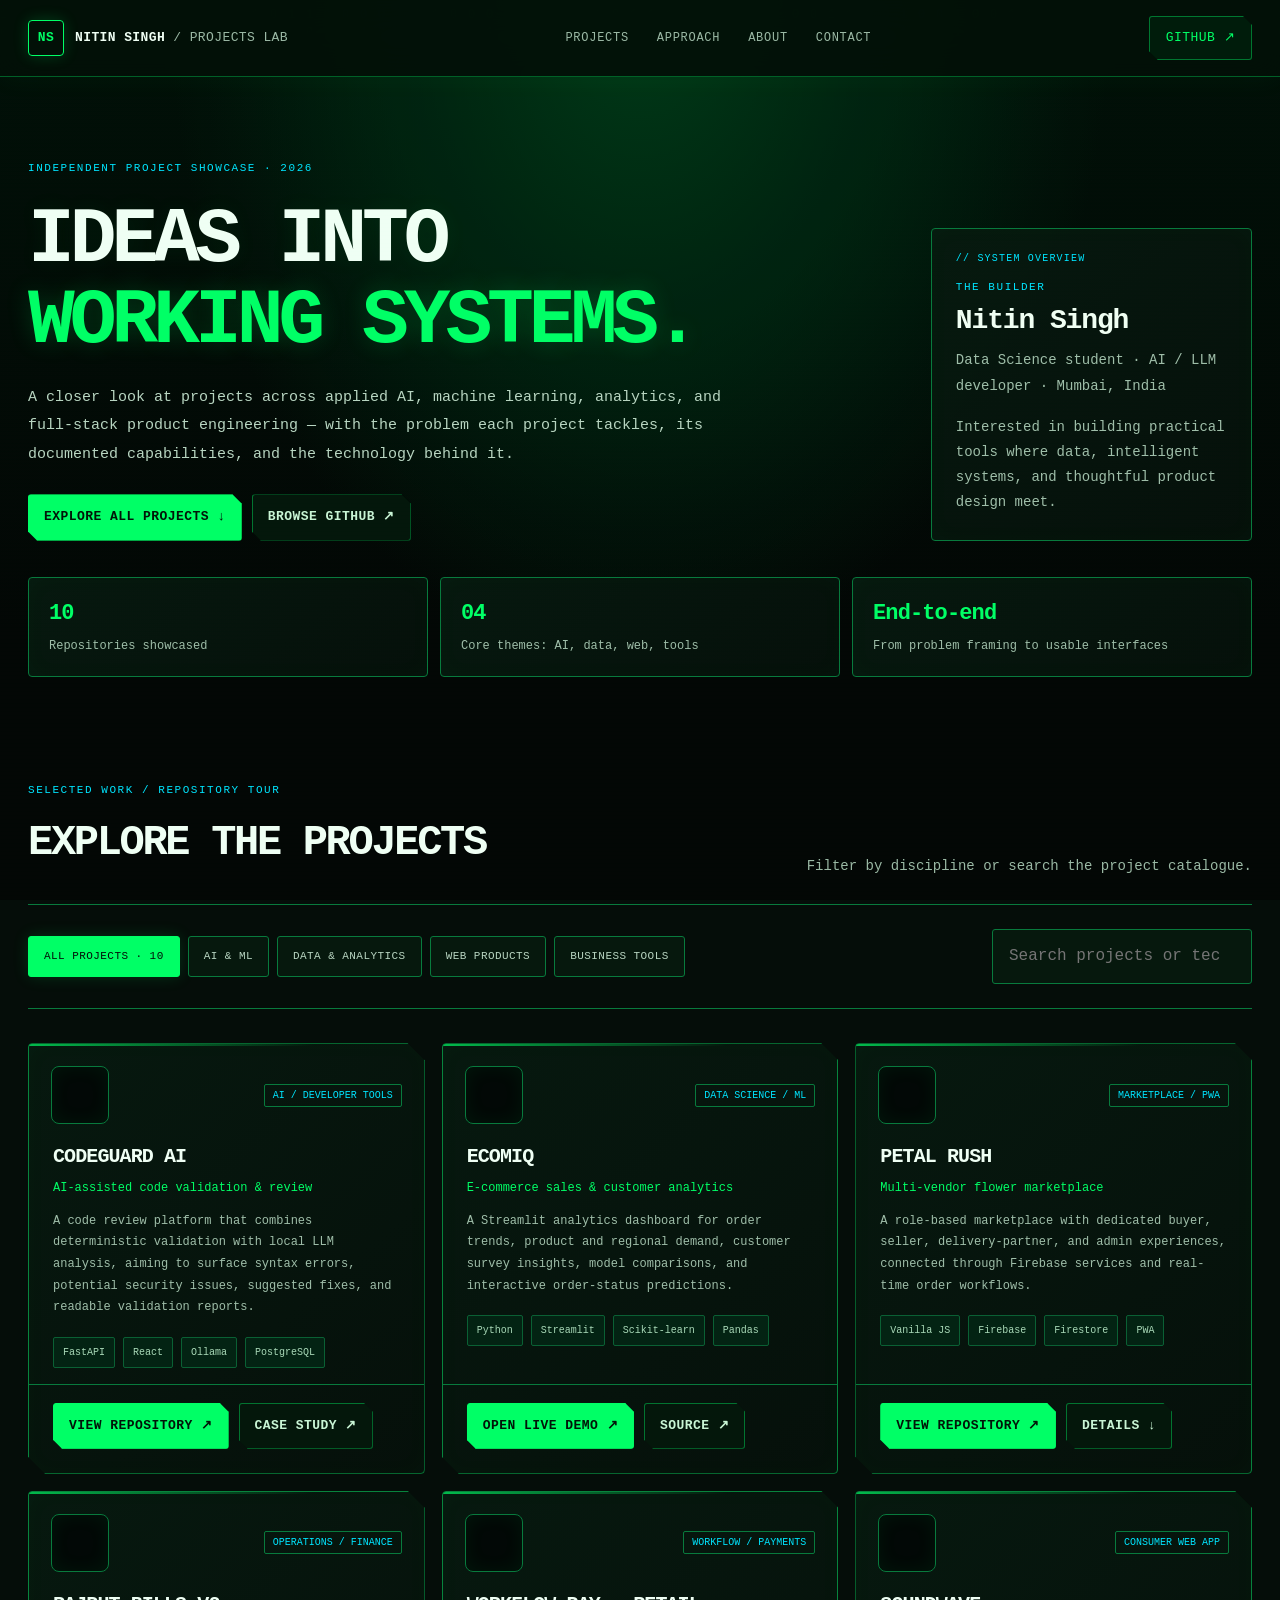
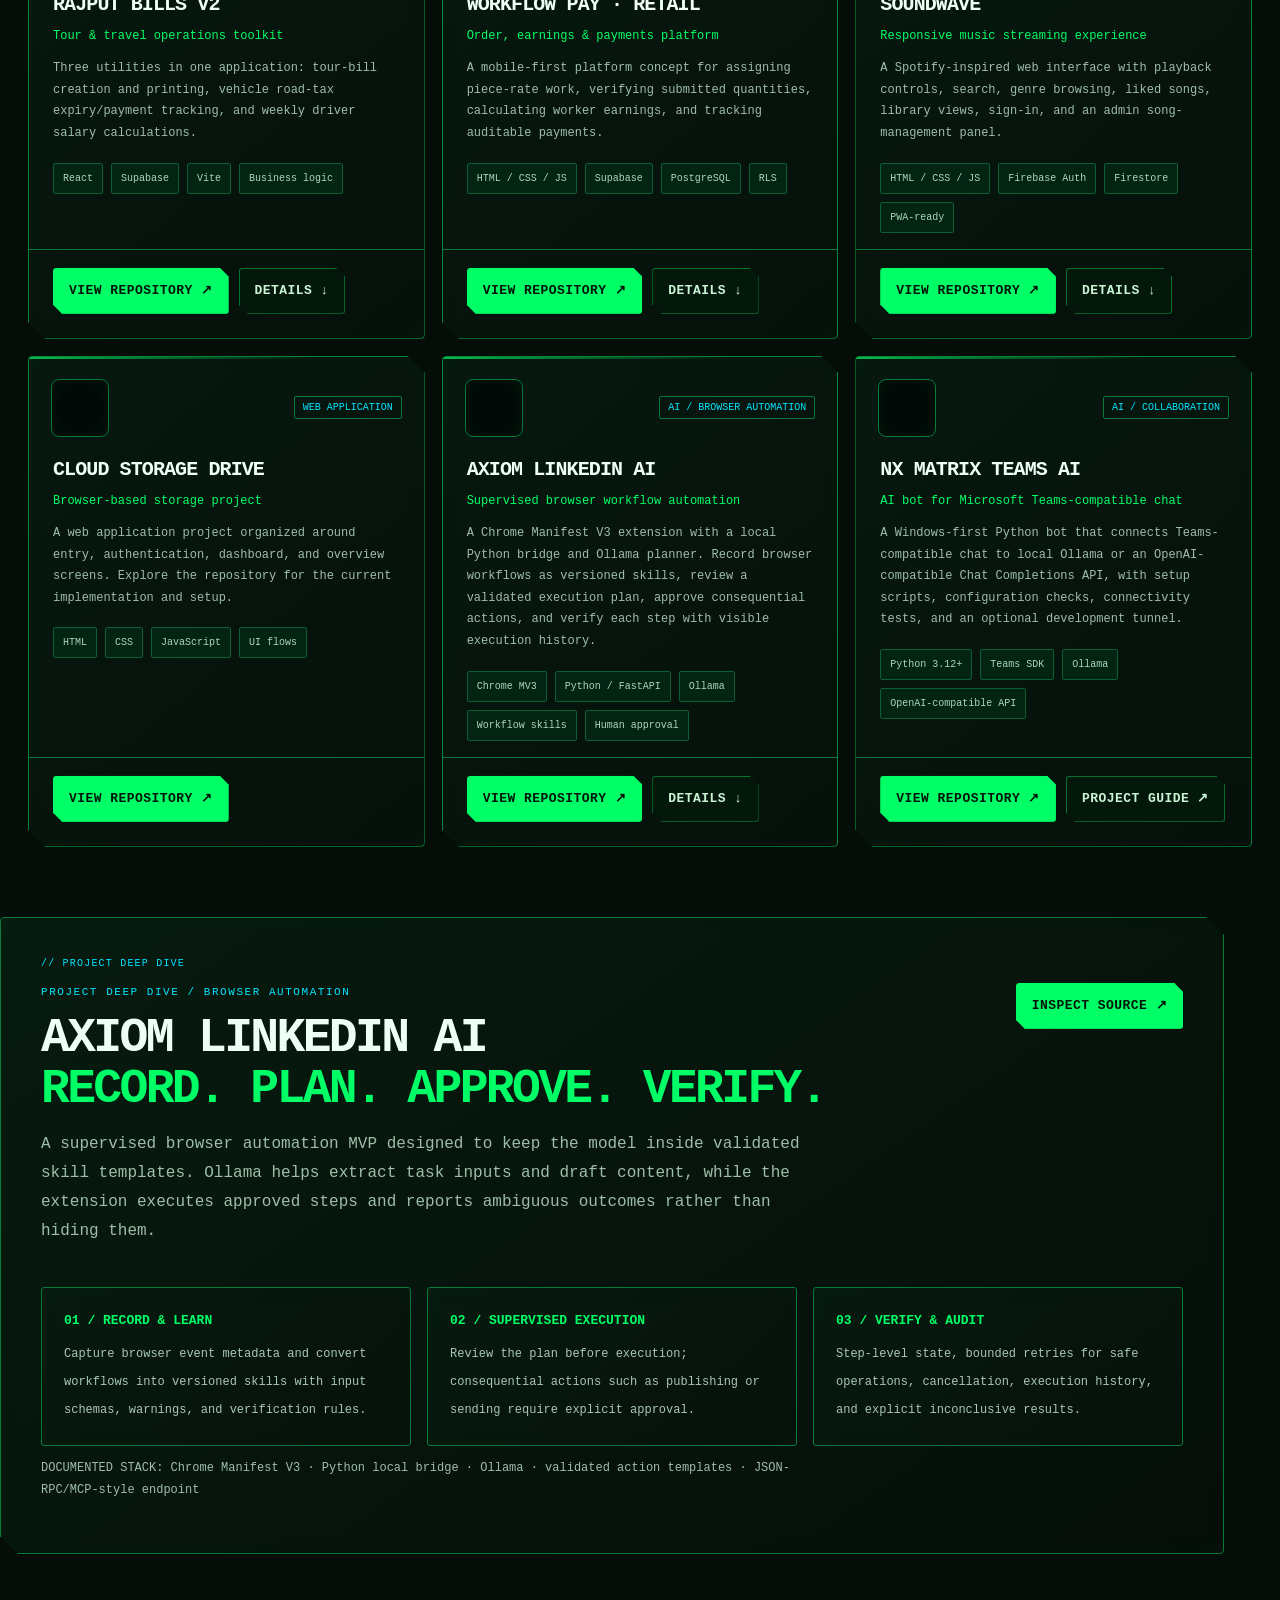
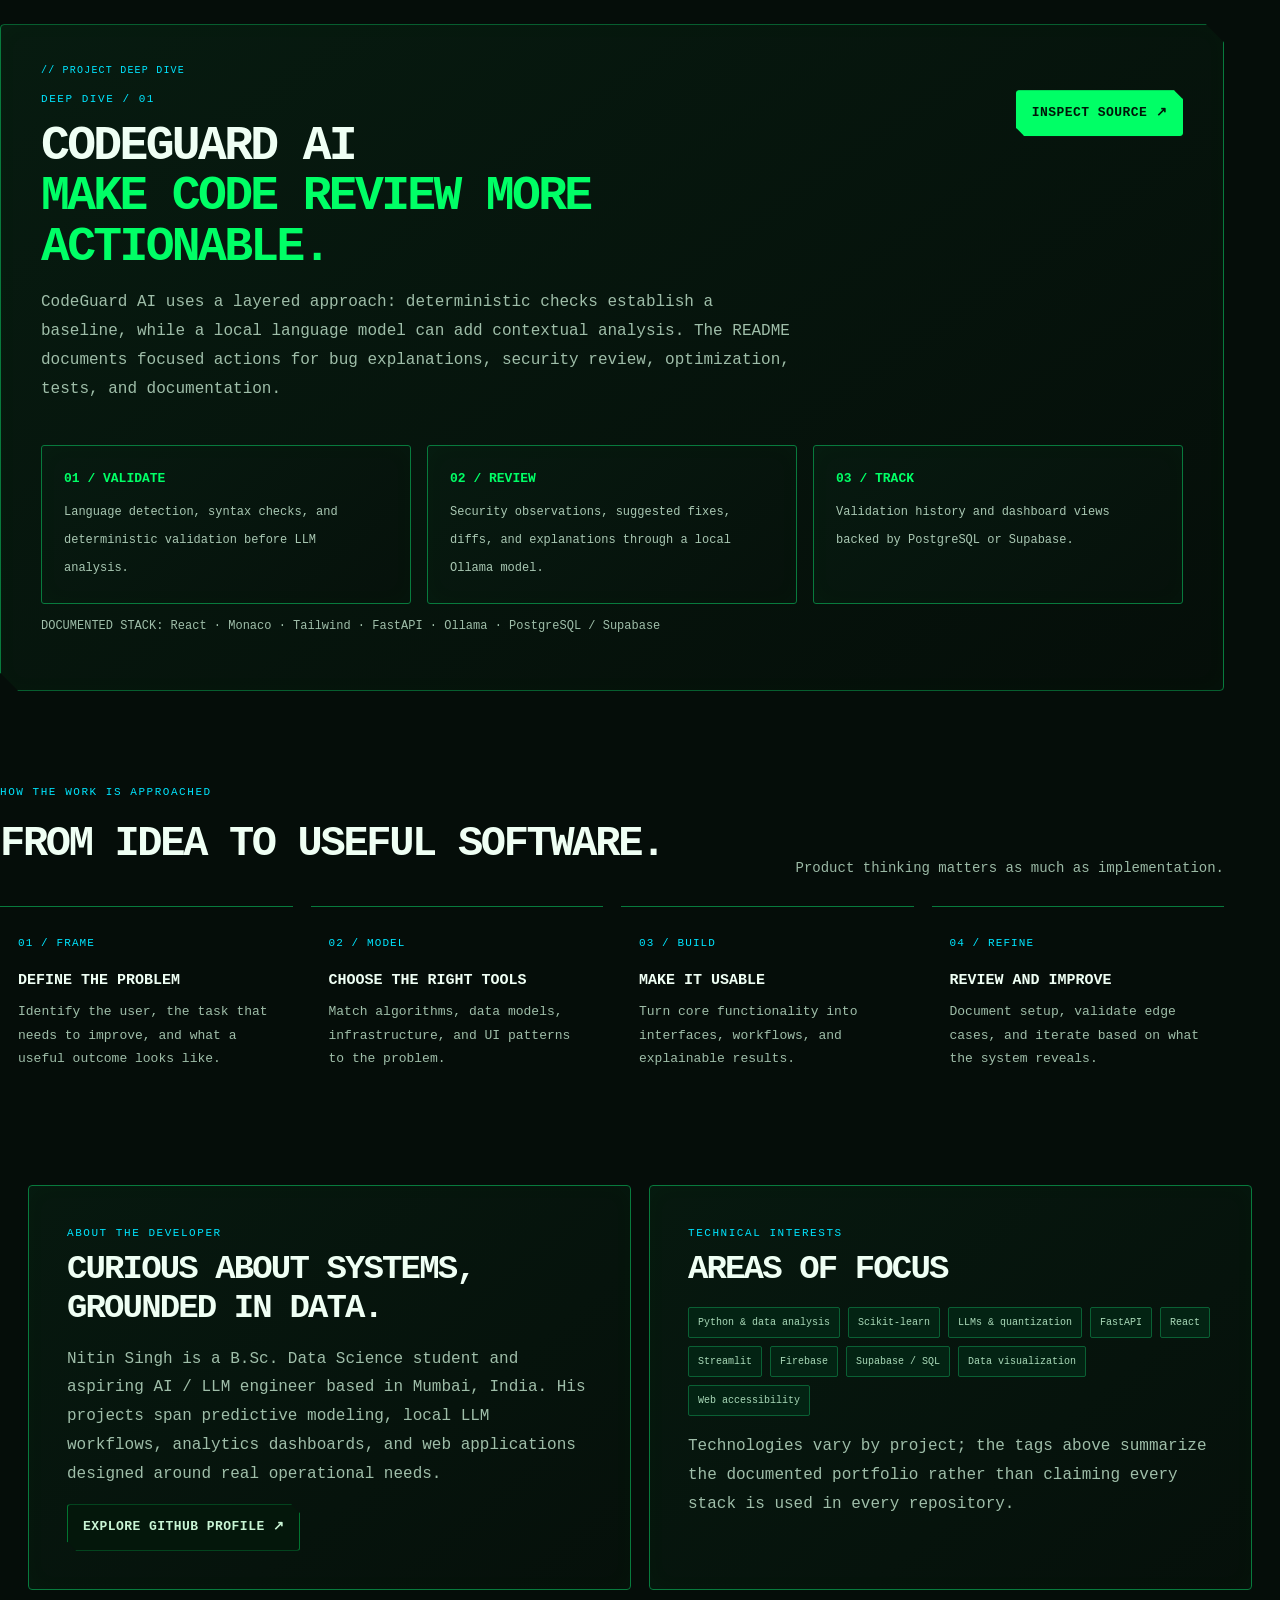
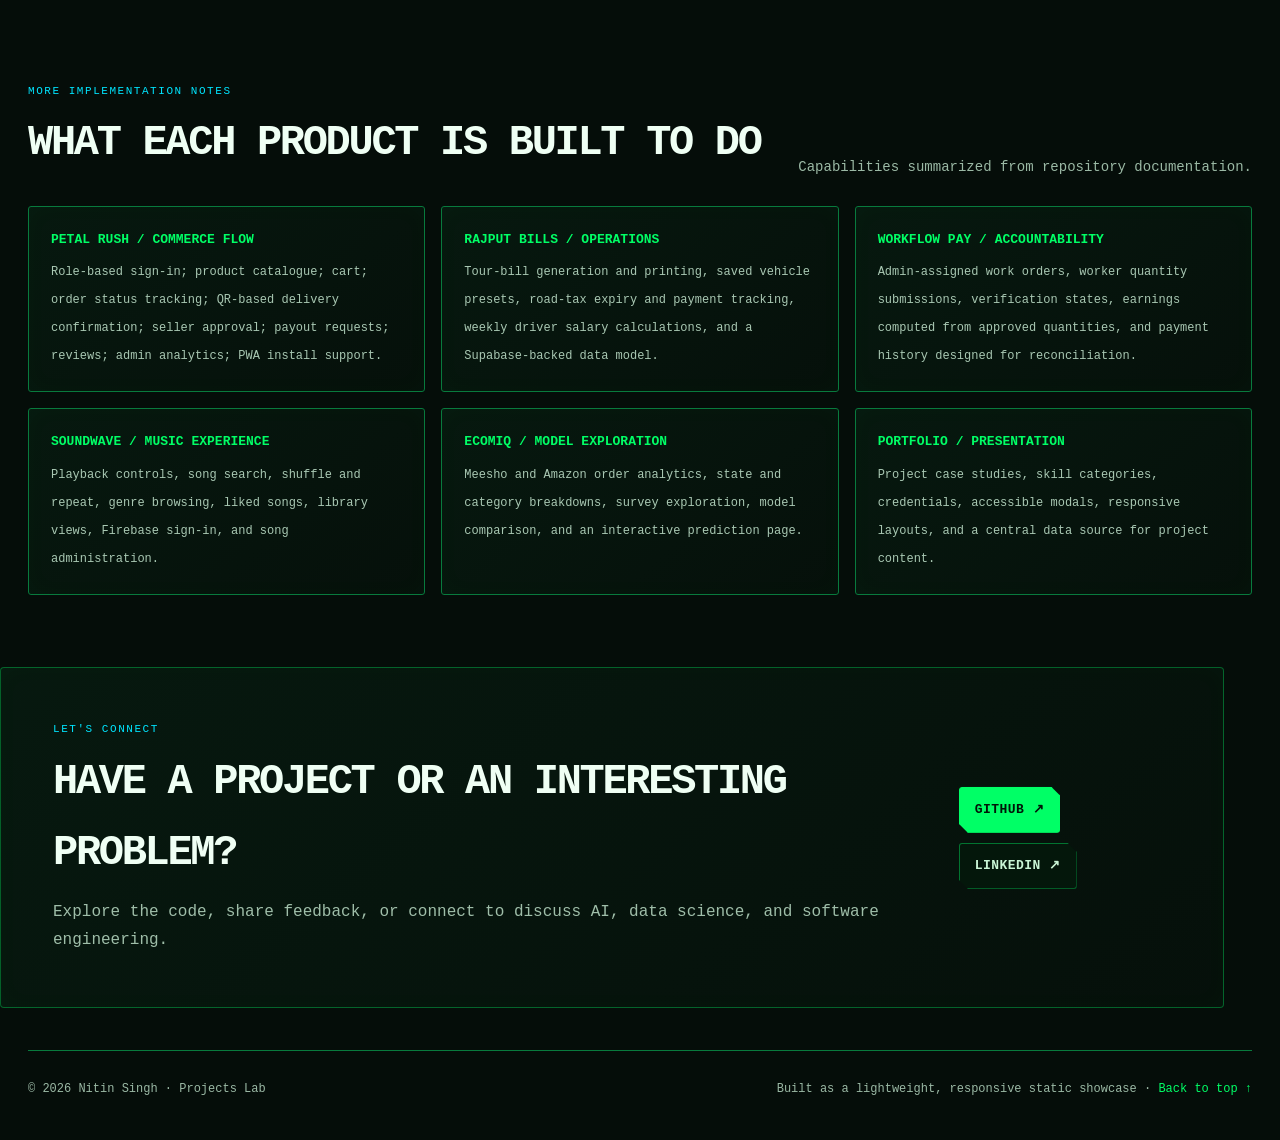
==== commit 0819ec33: "Use generated WebP logo sprite across Projects Lab cards" ====
--- a/projects-showcase.html
+++ b/projects-showcase.html
@@ -176,6 +176,10 @@
 /* Unified local project logo assets */
 .logo-box{position:relative;overflow:hidden;padding:4px;background:#03170c;border:1px solid #087a3d;border-radius:8px;width:58px;height:58px;flex:0 0 58px;display:grid;place-items:center}
 .project-logo{display:block;width:100%;height:100%;object-fit:contain}
+
+/* Shared WebP logo sprite generated from the requested neon logo set */
+.logo-box{width:58px;height:58px;flex:0 0 58px;padding:4px;overflow:hidden;background:#020806;border:1px solid #087a3d;border-radius:8px;display:grid;place-items:center}
+.sprite-logo{width:100%;height:100%;background-image:url('assets/projects/project-logo-sprite.webp');background-repeat:no-repeat;background-size:300% 300%;background-color:#020806}
 </style>
 </head>
 <body>
@@ -184,21 +188,21 @@
 <main id="top">
 <section class="hero"><div class="wrap"><div class="hero-grid"><div><div class="eyebrow">Independent project showcase · 2026</div><h1>Ideas into<br><span>working systems.</span></h1><p class="lead">A closer look at projects across applied AI, machine learning, analytics, and full-stack product engineering — with the problem each project tackles, its documented capabilities, and the technology behind it.</p><div style="display:flex;gap:10px;flex-wrap:wrap;margin-top:25px"><a class="btn primary" href="#projects">Explore all projects ↓</a><a class="btn" href="https://github.com/ns-matrix" target="_blank" rel="noreferrer">Browse GitHub ↗</a></div></div><aside class="hero-side"><div class="eyebrow">The builder</div><strong>Nitin Singh</strong><p>Data Science student · AI / LLM developer · Mumbai, India</p><p style="margin-top:16px">Interested in building practical tools where data, intelligent systems, and thoughtful product design meet.</p></aside></div><div class="stats"><div class="stat"><b>10</b><span>Repositories showcased</span></div><div class="stat"><b>04</b><span>Core themes: AI, data, web, tools</span></div><div class="stat"><b>End-to-end</b><span>From problem framing to usable interfaces</span></div></div></div></section>
 <section class="wrap" id="projects"><div class="section-heading"><div><div class="eyebrow">Selected work / repository tour</div><h2>Explore the projects</h2></div><p>Filter by discipline or search the project catalogue.</p></div><div class="toolbar"><div class="filters" role="group" aria-label="Filter projects"><button class="filter active" data-filter="all">All projects · 10</button><button class="filter" data-filter="ai">AI & ML</button><button class="filter" data-filter="data">Data & analytics</button><button class="filter" data-filter="web">Web products</button><button class="filter" data-filter="tools">Business tools</button></div><input class="search" id="search" type="search" placeholder="Search projects or technology…" aria-label="Search projects"></div><div class="grid" id="grid">
-<article class="card" data-category="ai" data-search="codeguard ai llm code review validation security python javascript typescript fastapi ollama postgres"><div class="card-top"><div class="iconbox logo-box"><img class="project-logo" src="assets/projects/codeguard-ai.svg" alt="CodeGuard AI custom project logo" loading="lazy"></div><span class="category">AI / Developer tools</span></div><div class="card-body"><h3>CodeGuard AI</h3><div class="subtitle">AI-assisted code validation & review</div><p class="desc">A code review platform that combines deterministic validation with local LLM analysis, aiming to surface syntax errors, potential security issues, suggested fixes, and readable validation reports.</p><div class="chips"><span class="chip">FastAPI</span><span class="chip">React</span><span class="chip">Ollama</span><span class="chip">PostgreSQL</span></div></div><div class="card-foot"><a class="btn primary" href="https://github.com/ns-matrix/codeguard-ai" target="_blank" rel="noreferrer">View repository ↗</a><a class="btn" href="codeguard-ai.html">Case study ↗</a></div></article>
-<article class="card" data-category="data" data-search="ecomiq ecommerce analytics machine learning random forest streamlit customer behavior meesho amazon survey python"><div class="card-top"><div class="iconbox logo-box"><img class="project-logo" src="assets/projects/ecomiq.svg" alt="EcomIQ custom project logo" loading="lazy"></div><span class="category">Data science / ML</span></div><div class="card-body"><h3>EcomIQ</h3><div class="subtitle">E-commerce sales & customer analytics</div><p class="desc">A Streamlit analytics dashboard for order trends, product and regional demand, customer survey insights, model comparisons, and interactive order-status predictions.</p><div class="chips"><span class="chip">Python</span><span class="chip">Streamlit</span><span class="chip">Scikit-learn</span><span class="chip">Pandas</span></div></div><div class="card-foot"><a class="btn primary" href="https://project-sdbcuwmjrbqrwhycqxthwv.streamlit.app/" target="_blank" rel="noreferrer">Open live demo ↗</a><a class="btn" href="https://github.com/ns-matrix/Project" target="_blank" rel="noreferrer">Source ↗</a></div></article>
-<article class="card" data-category="web" data-search="petal rush flower marketplace multi vendor buyer seller delivery admin firebase firestore qr pwa"><div class="card-top"><div class="iconbox logo-box"><img class="project-logo" src="assets/projects/petal-rush.svg" alt="Petal Rush custom project logo" loading="lazy"></div><span class="category">Marketplace / PWA</span></div><div class="card-body"><h3>Petal Rush</h3><div class="subtitle">Multi-vendor flower marketplace</div><p class="desc">A role-based marketplace with dedicated buyer, seller, delivery-partner, and admin experiences, connected through Firebase services and real-time order workflows.</p><div class="chips"><span class="chip">Vanilla JS</span><span class="chip">Firebase</span><span class="chip">Firestore</span><span class="chip">PWA</span></div></div><div class="card-foot"><a class="btn primary" href="https://github.com/ns-matrix/petal-rush" target="_blank" rel="noreferrer">View repository ↗</a><a class="btn" href="#petal-details">Details ↓</a></div></article>
-<article class="card" data-category="tools" data-search="rajput bills tour travel billing vehicle road tax driver salary pagar supabase react"><div class="card-top"><div class="iconbox logo-box"><img class="project-logo" src="assets/projects/rajput-bills-v2.svg" alt="Rajput Bills v2 custom project logo" loading="lazy"></div><span class="category">Operations / Finance</span></div><div class="card-body"><h3>Rajput Bills v2</h3><div class="subtitle">Tour & travel operations toolkit</div><p class="desc">Three utilities in one application: tour-bill creation and printing, vehicle road-tax expiry/payment tracking, and weekly driver salary calculations.</p><div class="chips"><span class="chip">React</span><span class="chip">Supabase</span><span class="chip">Vite</span><span class="chip">Business logic</span></div></div><div class="card-foot"><a class="btn primary" href="https://github.com/ns-matrix/Rajput-Bills-v2" target="_blank" rel="noreferrer">View repository ↗</a><a class="btn" href="#rajput-details">Details ↓</a></div></article>
-<article class="card" data-category="tools" data-search="workflow pay retail order earnings payments worker supplier admin supabase postgres realtime mobile first"><div class="card-top"><div class="iconbox logo-box"><img class="project-logo" src="assets/projects/workflow-pay-retail.svg" alt="WorkFlow Pay · RETAIL custom project logo" loading="lazy"></div><span class="category">Workflow / Payments</span></div><div class="card-body"><h3>WorkFlow Pay · RETAIL</h3><div class="subtitle">Order, earnings & payments platform</div><p class="desc">A mobile-first platform concept for assigning piece-rate work, verifying submitted quantities, calculating worker earnings, and tracking auditable payments.</p><div class="chips"><span class="chip">HTML / CSS / JS</span><span class="chip">Supabase</span><span class="chip">PostgreSQL</span><span class="chip">RLS</span></div></div><div class="card-foot"><a class="btn primary" href="https://github.com/ns-matrix/RETAIL" target="_blank" rel="noreferrer">View repository ↗</a><a class="btn" href="#workflow-details">Details ↓</a></div></article>
-<article class="card" data-category="web" data-search="soundwave ambient music streaming player firebase authentication firestore playlist songs search responsive"><div class="card-top"><div class="iconbox logo-box"><img class="project-logo" src="assets/projects/soundwave.svg" alt="SoundWave custom project logo" loading="lazy"></div><span class="category">Consumer web app</span></div><div class="card-body"><h3>SoundWave</h3><div class="subtitle">Responsive music streaming experience</div><p class="desc">A Spotify-inspired web interface with playback controls, search, genre browsing, liked songs, library views, sign-in, and an admin song-management panel.</p><div class="chips"><span class="chip">HTML / CSS / JS</span><span class="chip">Firebase Auth</span><span class="chip">Firestore</span><span class="chip">PWA-ready</span></div></div><div class="card-foot"><a class="btn primary" href="https://github.com/ns-matrix/AMBIEANT-MUSIC" target="_blank" rel="noreferrer">View repository ↗</a><a class="btn" href="#soundwave-details">Details ↓</a></div></article>
-<article class="card" data-category="web" data-search="cloud storage drive file management login signup dashboard storage drive html"><div class="card-top"><div class="iconbox logo-box"><img class="project-logo" src="assets/projects/cloud-storage-drive.svg" alt="Cloud Storage Drive custom project logo" loading="lazy"></div><span class="category">Web application</span></div><div class="card-body"><h3>Cloud Storage Drive</h3><div class="subtitle">Browser-based storage project</div><p class="desc">A web application project organized around entry, authentication, dashboard, and overview screens. Explore the repository for the current implementation and setup.</p><div class="chips"><span class="chip">HTML</span><span class="chip">CSS</span><span class="chip">JavaScript</span><span class="chip">UI flows</span></div></div><div class="card-foot"><a class="btn primary" href="https://github.com/ns-matrix/Project-1-Cloud-Storage-Drive-" target="_blank" rel="noreferrer">View repository ↗</a></div></article>
+<article class="card" data-category="ai" data-search="codeguard ai llm code review validation security python javascript typescript fastapi ollama postgres"><div class="card-top"><div class="iconbox logo-box"><div class="project-logo sprite-logo" role="img" aria-label="CodeGuard AI logo" style="background-position:50% 0%"></div></div><span class="category">AI / Developer tools</span></div><div class="card-body"><h3>CodeGuard AI</h3><div class="subtitle">AI-assisted code validation & review</div><p class="desc">A code review platform that combines deterministic validation with local LLM analysis, aiming to surface syntax errors, potential security issues, suggested fixes, and readable validation reports.</p><div class="chips"><span class="chip">FastAPI</span><span class="chip">React</span><span class="chip">Ollama</span><span class="chip">PostgreSQL</span></div></div><div class="card-foot"><a class="btn primary" href="https://github.com/ns-matrix/codeguard-ai" target="_blank" rel="noreferrer">View repository ↗</a><a class="btn" href="codeguard-ai.html">Case study ↗</a></div></article>
+<article class="card" data-category="data" data-search="ecomiq ecommerce analytics machine learning random forest streamlit customer behavior meesho amazon survey python"><div class="card-top"><div class="iconbox logo-box"><div class="project-logo sprite-logo" role="img" aria-label="EcomIQ logo" style="background-position:0% 50%"></div></div><span class="category">Data science / ML</span></div><div class="card-body"><h3>EcomIQ</h3><div class="subtitle">E-commerce sales & customer analytics</div><p class="desc">A Streamlit analytics dashboard for order trends, product and regional demand, customer survey insights, model comparisons, and interactive order-status predictions.</p><div class="chips"><span class="chip">Python</span><span class="chip">Streamlit</span><span class="chip">Scikit-learn</span><span class="chip">Pandas</span></div></div><div class="card-foot"><a class="btn primary" href="https://project-sdbcuwmjrbqrwhycqxthwv.streamlit.app/" target="_blank" rel="noreferrer">Open live demo ↗</a><a class="btn" href="https://github.com/ns-matrix/Project" target="_blank" rel="noreferrer">Source ↗</a></div></article>
+<article class="card" data-category="web" data-search="petal rush flower marketplace multi vendor buyer seller delivery admin firebase firestore qr pwa"><div class="card-top"><div class="iconbox logo-box"><div class="project-logo sprite-logo" role="img" aria-label="Petal Rush logo" style="background-position:100% 0%"></div></div><span class="category">Marketplace / PWA</span></div><div class="card-body"><h3>Petal Rush</h3><div class="subtitle">Multi-vendor flower marketplace</div><p class="desc">A role-based marketplace with dedicated buyer, seller, delivery-partner, and admin experiences, connected through Firebase services and real-time order workflows.</p><div class="chips"><span class="chip">Vanilla JS</span><span class="chip">Firebase</span><span class="chip">Firestore</span><span class="chip">PWA</span></div></div><div class="card-foot"><a class="btn primary" href="https://github.com/ns-matrix/petal-rush" target="_blank" rel="noreferrer">View repository ↗</a><a class="btn" href="#petal-details">Details ↓</a></div></article>
+<article class="card" data-category="tools" data-search="rajput bills tour travel billing vehicle road tax driver salary pagar supabase react"><div class="card-top"><div class="iconbox logo-box"><div class="project-logo sprite-logo" role="img" aria-label="Rajput Bills v2 logo" style="background-position:100% 50%"></div></div><span class="category">Operations / Finance</span></div><div class="card-body"><h3>Rajput Bills v2</h3><div class="subtitle">Tour & travel operations toolkit</div><p class="desc">Three utilities in one application: tour-bill creation and printing, vehicle road-tax expiry/payment tracking, and weekly driver salary calculations.</p><div class="chips"><span class="chip">React</span><span class="chip">Supabase</span><span class="chip">Vite</span><span class="chip">Business logic</span></div></div><div class="card-foot"><a class="btn primary" href="https://github.com/ns-matrix/Rajput-Bills-v2" target="_blank" rel="noreferrer">View repository ↗</a><a class="btn" href="#rajput-details">Details ↓</a></div></article>
+<article class="card" data-category="tools" data-search="workflow pay retail order earnings payments worker supplier admin supabase postgres realtime mobile first"><div class="card-top"><div class="iconbox logo-box"><div class="project-logo sprite-logo" role="img" aria-label="WorkFlow Pay · RETAIL logo" style="background-position:0% 100%"></div></div><span class="category">Workflow / Payments</span></div><div class="card-body"><h3>WorkFlow Pay · RETAIL</h3><div class="subtitle">Order, earnings & payments platform</div><p class="desc">A mobile-first platform concept for assigning piece-rate work, verifying submitted quantities, calculating worker earnings, and tracking auditable payments.</p><div class="chips"><span class="chip">HTML / CSS / JS</span><span class="chip">Supabase</span><span class="chip">PostgreSQL</span><span class="chip">RLS</span></div></div><div class="card-foot"><a class="btn primary" href="https://github.com/ns-matrix/RETAIL" target="_blank" rel="noreferrer">View repository ↗</a><a class="btn" href="#workflow-details">Details ↓</a></div></article>
+<article class="card" data-category="web" data-search="soundwave ambient music streaming player firebase authentication firestore playlist songs search responsive"><div class="card-top"><div class="iconbox logo-box"><div class="project-logo sprite-logo" role="img" aria-label="SoundWave logo" style="background-position:50% 50%"></div></div><span class="category">Consumer web app</span></div><div class="card-body"><h3>SoundWave</h3><div class="subtitle">Responsive music streaming experience</div><p class="desc">A Spotify-inspired web interface with playback controls, search, genre browsing, liked songs, library views, sign-in, and an admin song-management panel.</p><div class="chips"><span class="chip">HTML / CSS / JS</span><span class="chip">Firebase Auth</span><span class="chip">Firestore</span><span class="chip">PWA-ready</span></div></div><div class="card-foot"><a class="btn primary" href="https://github.com/ns-matrix/AMBIEANT-MUSIC" target="_blank" rel="noreferrer">View repository ↗</a><a class="btn" href="#soundwave-details">Details ↓</a></div></article>
+<article class="card" data-category="web" data-search="cloud storage drive file management login signup dashboard storage drive html"><div class="card-top"><div class="iconbox logo-box"><div class="project-logo sprite-logo" role="img" aria-label="Cloud Storage Drive logo" style="background-position:50% 100%"></div></div><span class="category">Web application</span></div><div class="card-body"><h3>Cloud Storage Drive</h3><div class="subtitle">Browser-based storage project</div><p class="desc">A web application project organized around entry, authentication, dashboard, and overview screens. Explore the repository for the current implementation and setup.</p><div class="chips"><span class="chip">HTML</span><span class="chip">CSS</span><span class="chip">JavaScript</span><span class="chip">UI flows</span></div></div><div class="card-foot"><a class="btn primary" href="https://github.com/ns-matrix/Project-1-Cloud-Storage-Drive-" target="_blank" rel="noreferrer">View repository ↗</a></div></article>
 <article class="card" data-category="ai" data-search="axiom linkedin ai chrome extension ollama local fastapi browser automation supervised skills recorder planner verification mcp">
-<div class="card-top"><div class="iconbox logo-box"><img class="project-logo" src="assets/projects/axiom-linkedin-ai.svg" alt="Axiom LinkedIn AI custom project logo" loading="lazy"></div><span class="category">AI / Browser automation</span></div>
+<div class="card-top"><div class="iconbox logo-box"><div class="project-logo sprite-logo" role="img" aria-label="Axiom LinkedIn AI logo" style="background-position:100% 100%"></div></div><span class="category">AI / Browser automation</span></div>
 <div class="card-body"><h3>Axiom LinkedIn AI</h3><div class="subtitle">Supervised browser workflow automation</div>
 <p class="desc">A Chrome Manifest V3 extension with a local Python bridge and Ollama planner. Record browser workflows as versioned skills, review a validated execution plan, approve consequential actions, and verify each step with visible execution history.</p>
 <div class="chips"><span class="chip">Chrome MV3</span><span class="chip">Python / FastAPI</span><span class="chip">Ollama</span><span class="chip">Workflow skills</span><span class="chip">Human approval</span></div></div>
 <div class="card-foot"><a class="btn primary" href="https://github.com/ns-matrix/axiom-linkedin-ai" target="_blank" rel="noreferrer">View repository ↗</a><a class="btn" href="#axiom-linkedin-details">Details ↓</a></div></article>
 <article class="card" data-category="ai" data-search="nx matrix teams ai microsoft teams bot ollama openai compatible python windows chat api setup tests">
-<div class="card-top"><div class="iconbox logo-box"><img class="project-logo" src="assets/projects/nxmatrix-teams-ai.svg" alt="NX Matrix Teams AI custom project logo" loading="lazy"></div><span class="category">AI / Collaboration</span></div>
+<div class="card-top"><div class="iconbox logo-box"><div class="project-logo sprite-logo" role="img" aria-label="NX Matrix Teams AI logo" style="background-position:0% 0%"></div></div><span class="category">AI / Collaboration</span></div>
 <div class="card-body"><h3>NX Matrix Teams AI</h3><div class="subtitle">AI bot for Microsoft Teams-compatible chat</div>
 <p class="desc">A Windows-first Python bot that connects Teams-compatible chat to local Ollama or an OpenAI-compatible Chat Completions API, with setup scripts, configuration checks, connectivity tests, and an optional development tunnel.</p>
 <div class="chips"><span class="chip">Python 3.12+</span><span class="chip">Teams SDK</span><span class="chip">Ollama</span><span class="chip">OpenAI-compatible API</span></div></div>
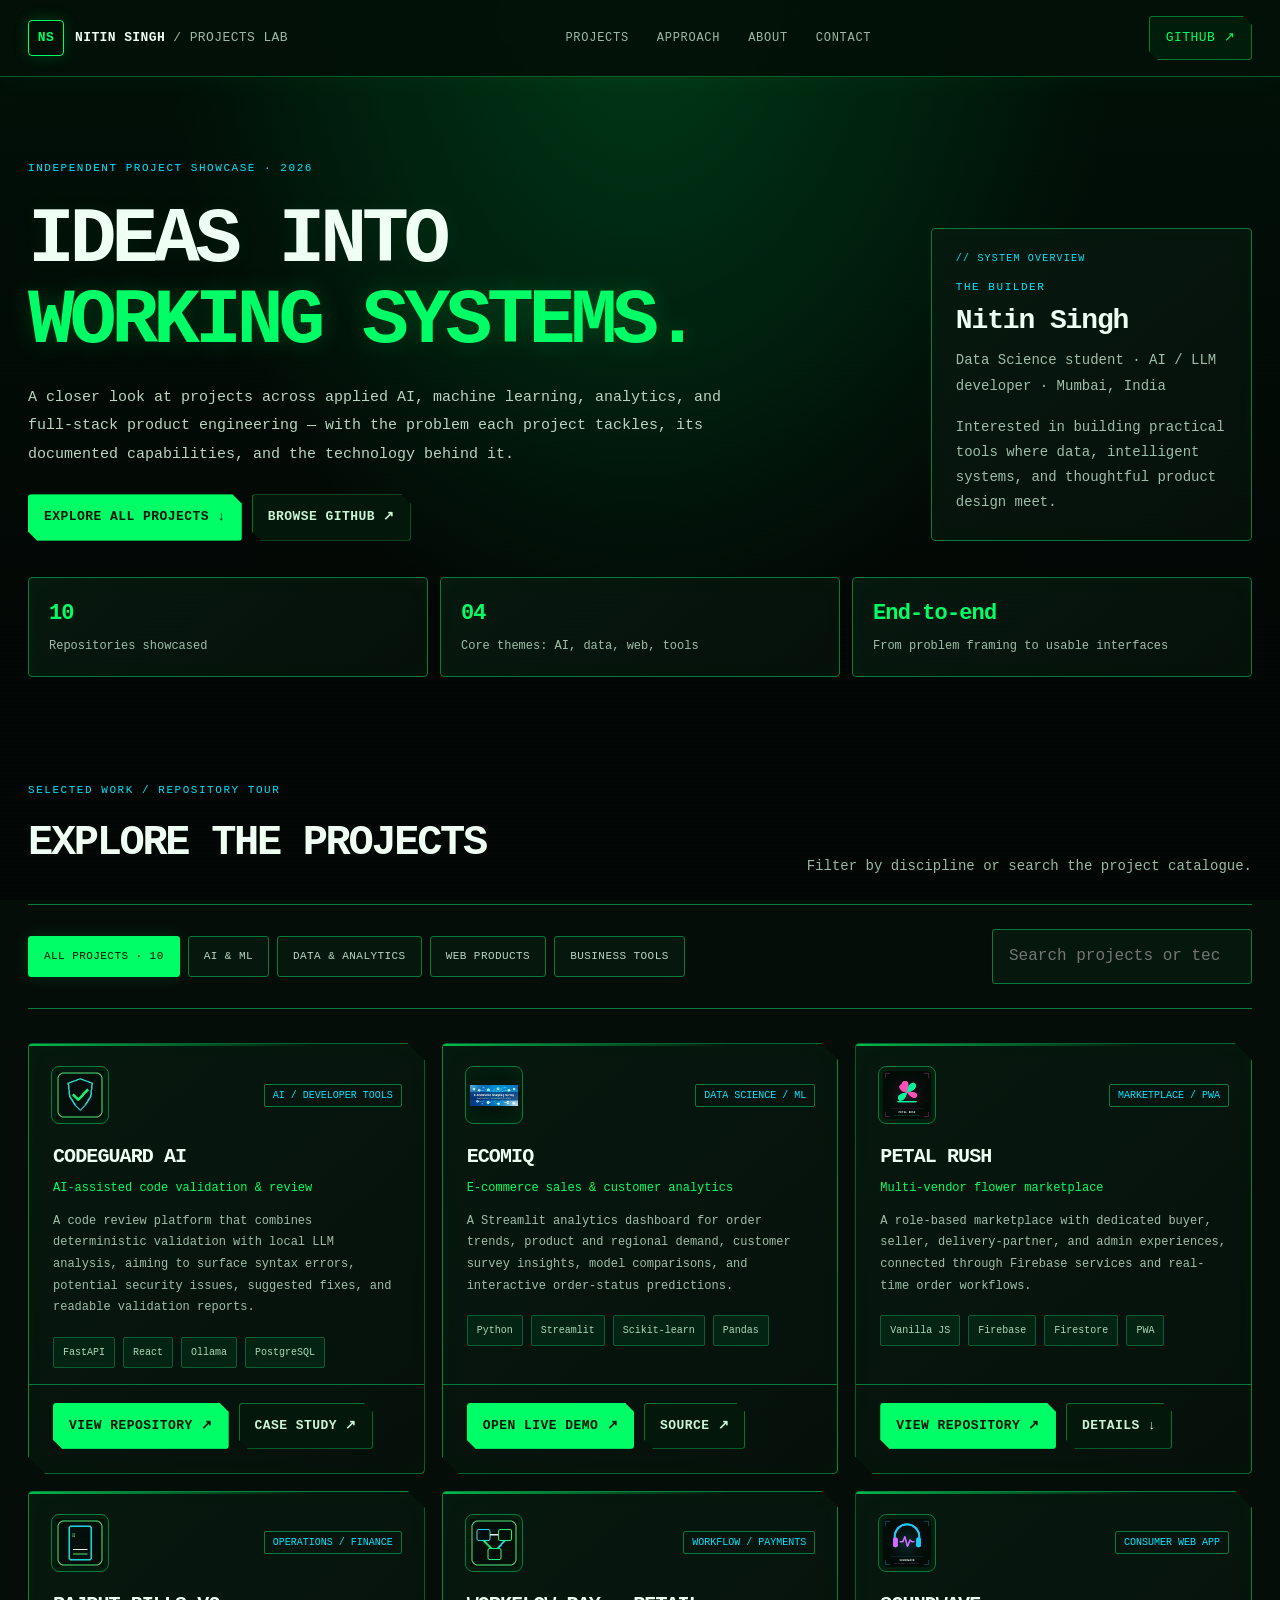
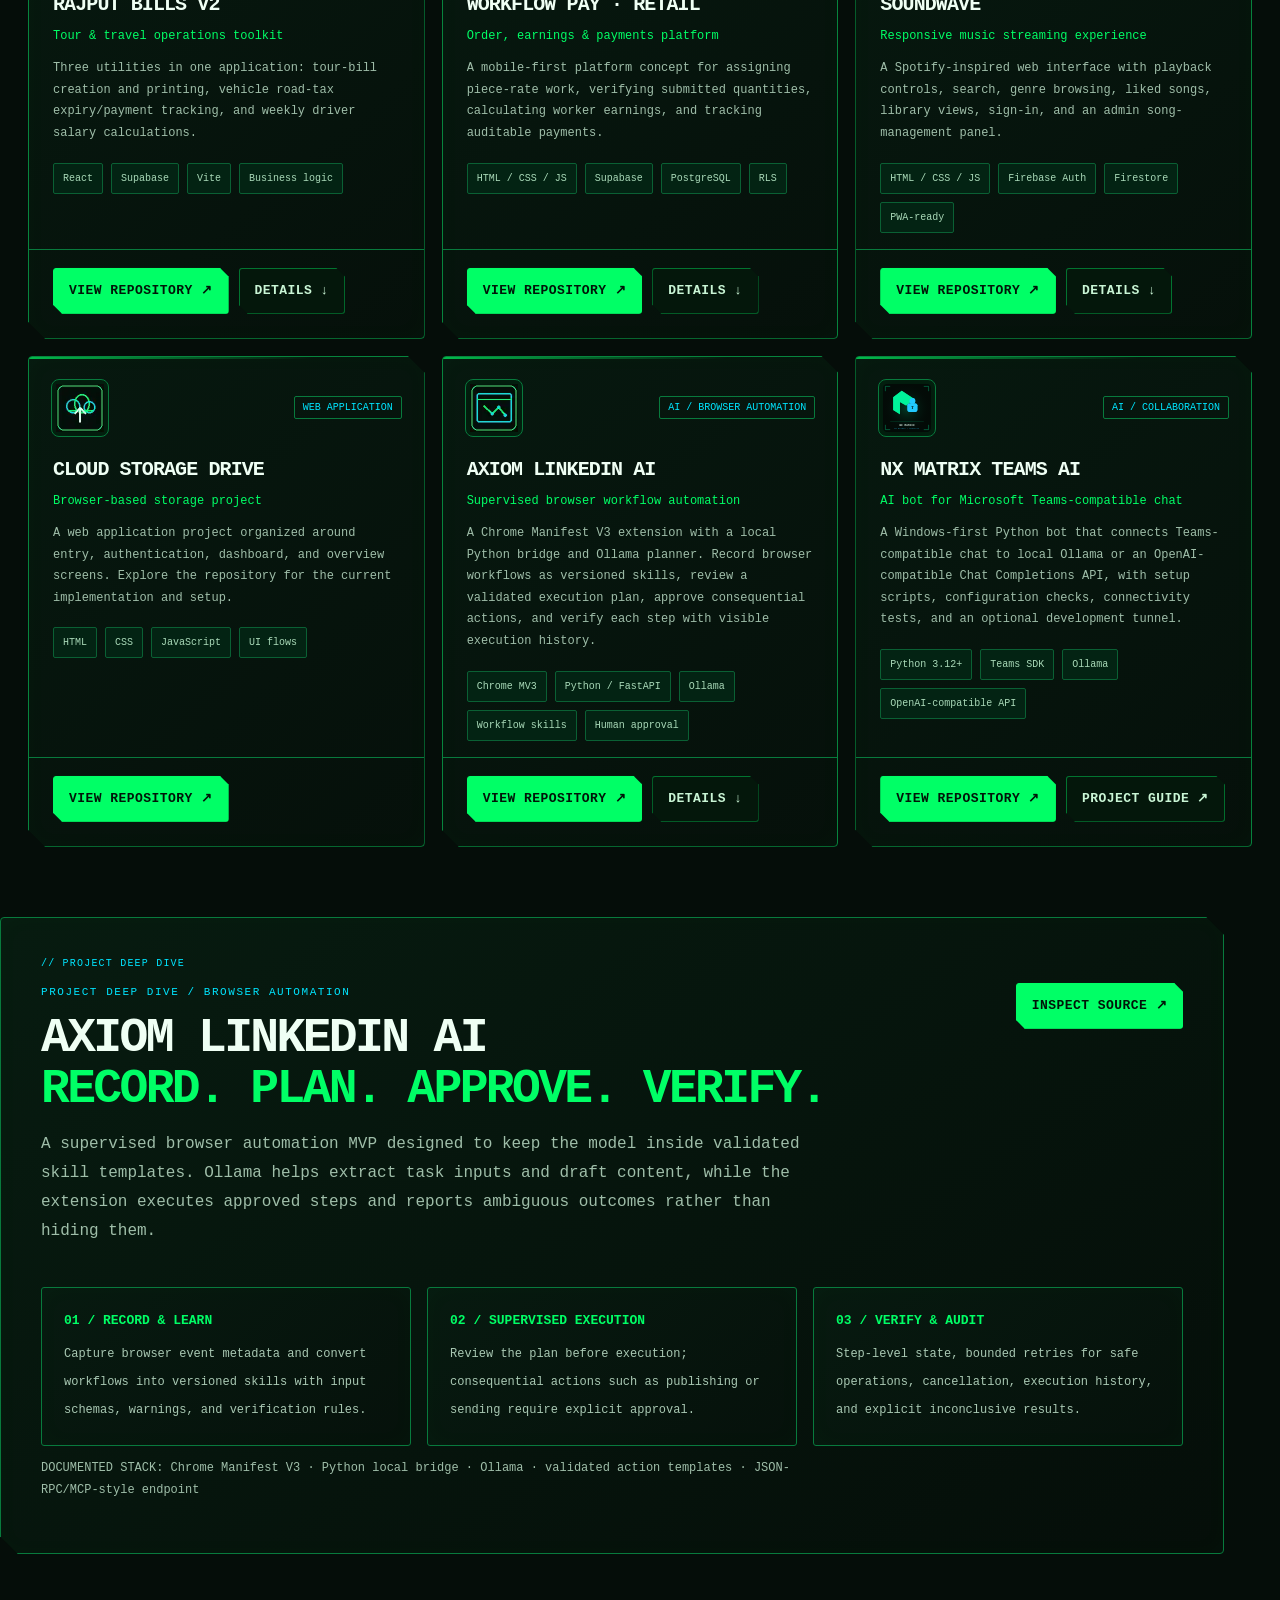
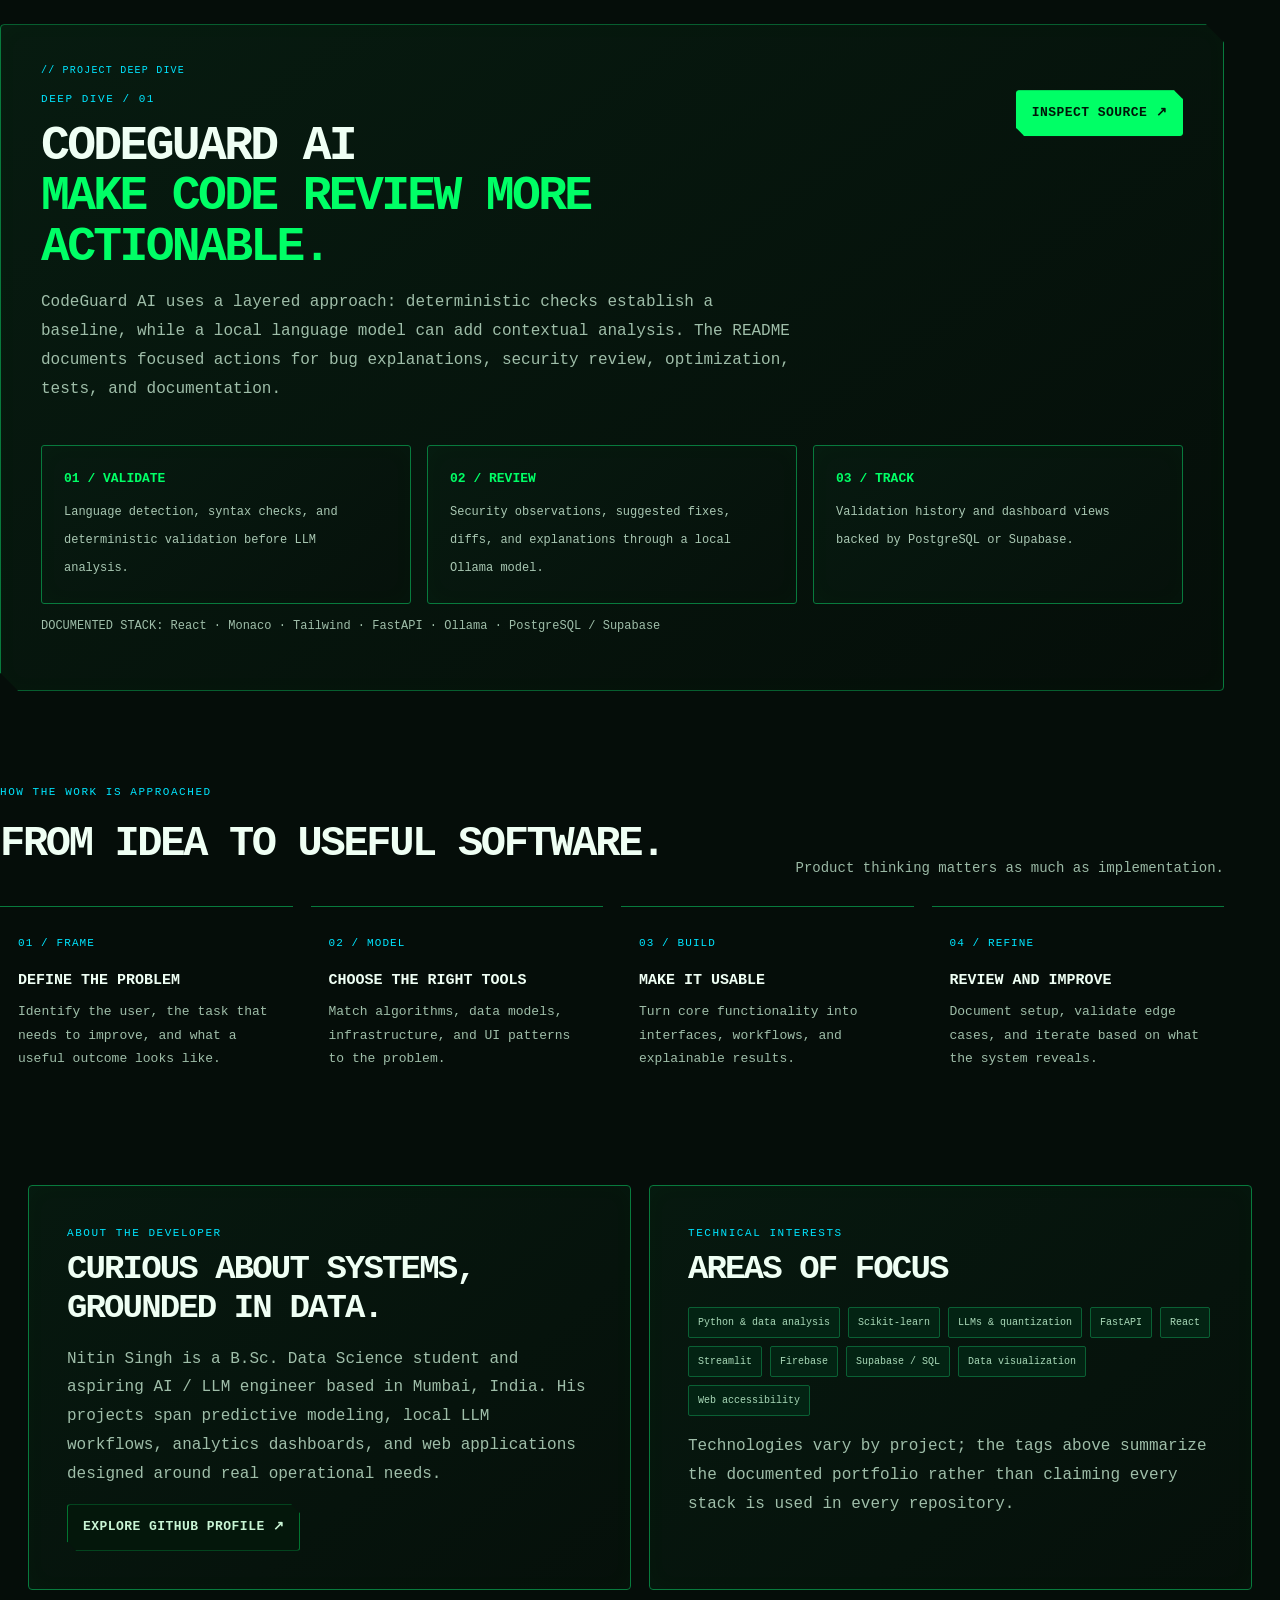
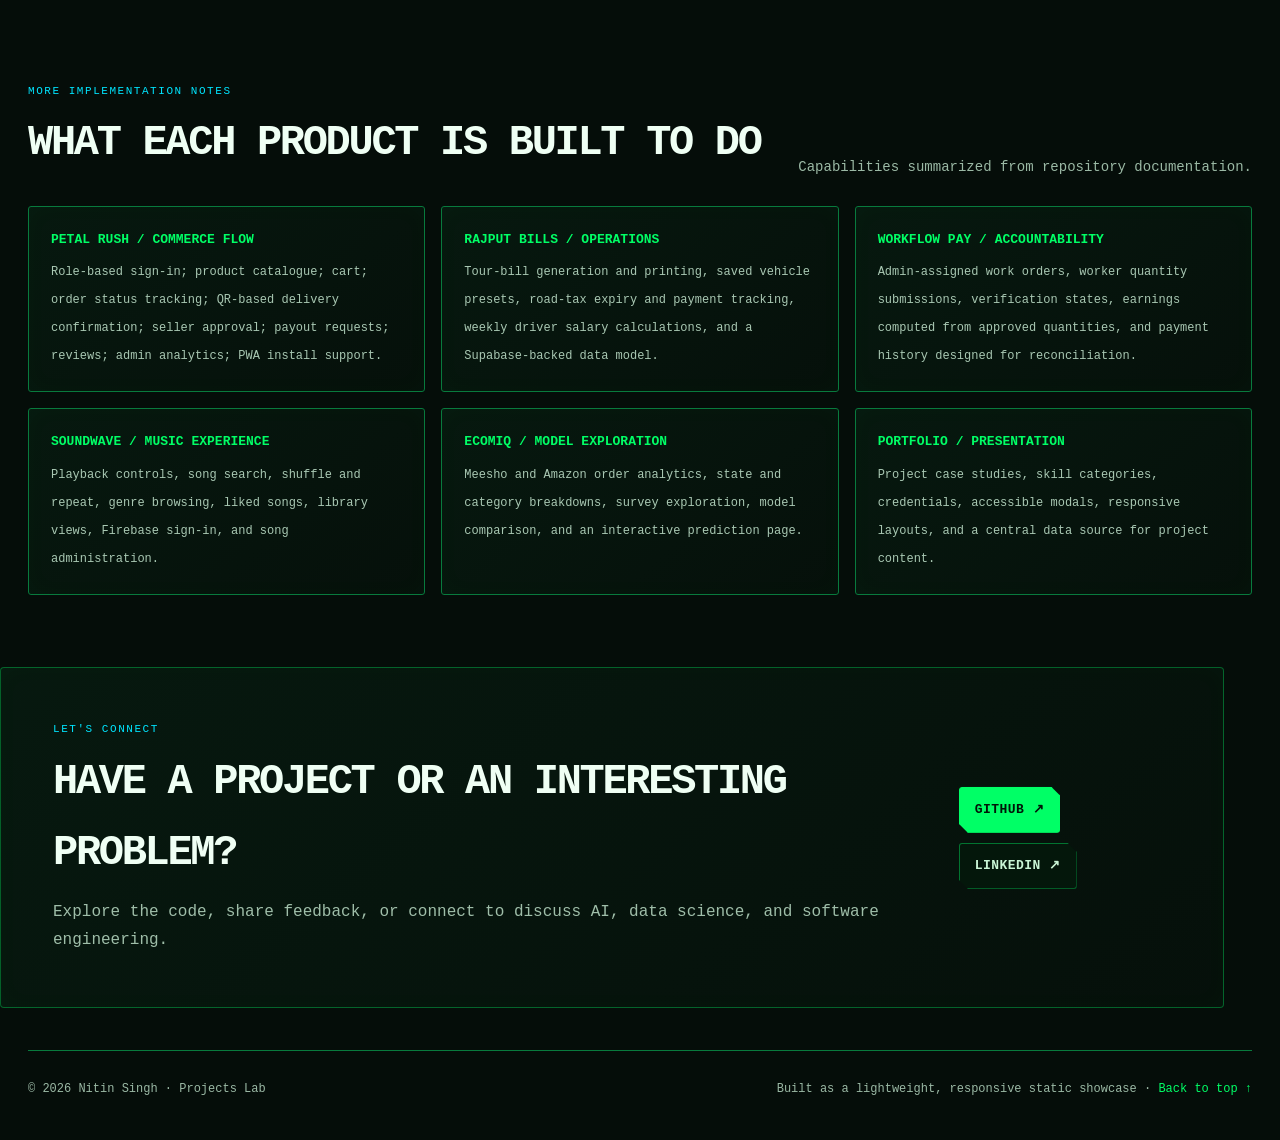
==== commit 62967c70: "Fix blank project logos with direct image assets" ====
--- a/projects-showcase.html
+++ b/projects-showcase.html
@@ -177,9 +177,8 @@
 .logo-box{position:relative;overflow:hidden;padding:4px;background:#03170c;border:1px solid #087a3d;border-radius:8px;width:58px;height:58px;flex:0 0 58px;display:grid;place-items:center}
 .project-logo{display:block;width:100%;height:100%;object-fit:contain}
 
-/* Shared WebP logo sprite generated from the requested neon logo set */
-.logo-box{width:58px;height:58px;flex:0 0 58px;padding:4px;overflow:hidden;background:#020806;border:1px solid #087a3d;border-radius:8px;display:grid;place-items:center}
-.sprite-logo{width:100%;height:100%;background-image:url('assets/projects/project-logo-sprite.webp');background-repeat:no-repeat;background-size:300% 300%;background-color:#020806}
+/* Individual project logos use explicit root-relative paths for reliable Vercel routing. */
+.logo-box img.project-logo{width:100%;height:100%;object-fit:contain;display:block;background:transparent}
 </style>
 </head>
 <body>
@@ -188,21 +187,21 @@
 <main id="top">
 <section class="hero"><div class="wrap"><div class="hero-grid"><div><div class="eyebrow">Independent project showcase · 2026</div><h1>Ideas into<br><span>working systems.</span></h1><p class="lead">A closer look at projects across applied AI, machine learning, analytics, and full-stack product engineering — with the problem each project tackles, its documented capabilities, and the technology behind it.</p><div style="display:flex;gap:10px;flex-wrap:wrap;margin-top:25px"><a class="btn primary" href="#projects">Explore all projects ↓</a><a class="btn" href="https://github.com/ns-matrix" target="_blank" rel="noreferrer">Browse GitHub ↗</a></div></div><aside class="hero-side"><div class="eyebrow">The builder</div><strong>Nitin Singh</strong><p>Data Science student · AI / LLM developer · Mumbai, India</p><p style="margin-top:16px">Interested in building practical tools where data, intelligent systems, and thoughtful product design meet.</p></aside></div><div class="stats"><div class="stat"><b>10</b><span>Repositories showcased</span></div><div class="stat"><b>04</b><span>Core themes: AI, data, web, tools</span></div><div class="stat"><b>End-to-end</b><span>From problem framing to usable interfaces</span></div></div></div></section>
 <section class="wrap" id="projects"><div class="section-heading"><div><div class="eyebrow">Selected work / repository tour</div><h2>Explore the projects</h2></div><p>Filter by discipline or search the project catalogue.</p></div><div class="toolbar"><div class="filters" role="group" aria-label="Filter projects"><button class="filter active" data-filter="all">All projects · 10</button><button class="filter" data-filter="ai">AI & ML</button><button class="filter" data-filter="data">Data & analytics</button><button class="filter" data-filter="web">Web products</button><button class="filter" data-filter="tools">Business tools</button></div><input class="search" id="search" type="search" placeholder="Search projects or technology…" aria-label="Search projects"></div><div class="grid" id="grid">
-<article class="card" data-category="ai" data-search="codeguard ai llm code review validation security python javascript typescript fastapi ollama postgres"><div class="card-top"><div class="iconbox logo-box"><div class="project-logo sprite-logo" role="img" aria-label="CodeGuard AI logo" style="background-position:50% 0%"></div></div><span class="category">AI / Developer tools</span></div><div class="card-body"><h3>CodeGuard AI</h3><div class="subtitle">AI-assisted code validation & review</div><p class="desc">A code review platform that combines deterministic validation with local LLM analysis, aiming to surface syntax errors, potential security issues, suggested fixes, and readable validation reports.</p><div class="chips"><span class="chip">FastAPI</span><span class="chip">React</span><span class="chip">Ollama</span><span class="chip">PostgreSQL</span></div></div><div class="card-foot"><a class="btn primary" href="https://github.com/ns-matrix/codeguard-ai" target="_blank" rel="noreferrer">View repository ↗</a><a class="btn" href="codeguard-ai.html">Case study ↗</a></div></article>
-<article class="card" data-category="data" data-search="ecomiq ecommerce analytics machine learning random forest streamlit customer behavior meesho amazon survey python"><div class="card-top"><div class="iconbox logo-box"><div class="project-logo sprite-logo" role="img" aria-label="EcomIQ logo" style="background-position:0% 50%"></div></div><span class="category">Data science / ML</span></div><div class="card-body"><h3>EcomIQ</h3><div class="subtitle">E-commerce sales & customer analytics</div><p class="desc">A Streamlit analytics dashboard for order trends, product and regional demand, customer survey insights, model comparisons, and interactive order-status predictions.</p><div class="chips"><span class="chip">Python</span><span class="chip">Streamlit</span><span class="chip">Scikit-learn</span><span class="chip">Pandas</span></div></div><div class="card-foot"><a class="btn primary" href="https://project-sdbcuwmjrbqrwhycqxthwv.streamlit.app/" target="_blank" rel="noreferrer">Open live demo ↗</a><a class="btn" href="https://github.com/ns-matrix/Project" target="_blank" rel="noreferrer">Source ↗</a></div></article>
-<article class="card" data-category="web" data-search="petal rush flower marketplace multi vendor buyer seller delivery admin firebase firestore qr pwa"><div class="card-top"><div class="iconbox logo-box"><div class="project-logo sprite-logo" role="img" aria-label="Petal Rush logo" style="background-position:100% 0%"></div></div><span class="category">Marketplace / PWA</span></div><div class="card-body"><h3>Petal Rush</h3><div class="subtitle">Multi-vendor flower marketplace</div><p class="desc">A role-based marketplace with dedicated buyer, seller, delivery-partner, and admin experiences, connected through Firebase services and real-time order workflows.</p><div class="chips"><span class="chip">Vanilla JS</span><span class="chip">Firebase</span><span class="chip">Firestore</span><span class="chip">PWA</span></div></div><div class="card-foot"><a class="btn primary" href="https://github.com/ns-matrix/petal-rush" target="_blank" rel="noreferrer">View repository ↗</a><a class="btn" href="#petal-details">Details ↓</a></div></article>
-<article class="card" data-category="tools" data-search="rajput bills tour travel billing vehicle road tax driver salary pagar supabase react"><div class="card-top"><div class="iconbox logo-box"><div class="project-logo sprite-logo" role="img" aria-label="Rajput Bills v2 logo" style="background-position:100% 50%"></div></div><span class="category">Operations / Finance</span></div><div class="card-body"><h3>Rajput Bills v2</h3><div class="subtitle">Tour & travel operations toolkit</div><p class="desc">Three utilities in one application: tour-bill creation and printing, vehicle road-tax expiry/payment tracking, and weekly driver salary calculations.</p><div class="chips"><span class="chip">React</span><span class="chip">Supabase</span><span class="chip">Vite</span><span class="chip">Business logic</span></div></div><div class="card-foot"><a class="btn primary" href="https://github.com/ns-matrix/Rajput-Bills-v2" target="_blank" rel="noreferrer">View repository ↗</a><a class="btn" href="#rajput-details">Details ↓</a></div></article>
-<article class="card" data-category="tools" data-search="workflow pay retail order earnings payments worker supplier admin supabase postgres realtime mobile first"><div class="card-top"><div class="iconbox logo-box"><div class="project-logo sprite-logo" role="img" aria-label="WorkFlow Pay · RETAIL logo" style="background-position:0% 100%"></div></div><span class="category">Workflow / Payments</span></div><div class="card-body"><h3>WorkFlow Pay · RETAIL</h3><div class="subtitle">Order, earnings & payments platform</div><p class="desc">A mobile-first platform concept for assigning piece-rate work, verifying submitted quantities, calculating worker earnings, and tracking auditable payments.</p><div class="chips"><span class="chip">HTML / CSS / JS</span><span class="chip">Supabase</span><span class="chip">PostgreSQL</span><span class="chip">RLS</span></div></div><div class="card-foot"><a class="btn primary" href="https://github.com/ns-matrix/RETAIL" target="_blank" rel="noreferrer">View repository ↗</a><a class="btn" href="#workflow-details">Details ↓</a></div></article>
-<article class="card" data-category="web" data-search="soundwave ambient music streaming player firebase authentication firestore playlist songs search responsive"><div class="card-top"><div class="iconbox logo-box"><div class="project-logo sprite-logo" role="img" aria-label="SoundWave logo" style="background-position:50% 50%"></div></div><span class="category">Consumer web app</span></div><div class="card-body"><h3>SoundWave</h3><div class="subtitle">Responsive music streaming experience</div><p class="desc">A Spotify-inspired web interface with playback controls, search, genre browsing, liked songs, library views, sign-in, and an admin song-management panel.</p><div class="chips"><span class="chip">HTML / CSS / JS</span><span class="chip">Firebase Auth</span><span class="chip">Firestore</span><span class="chip">PWA-ready</span></div></div><div class="card-foot"><a class="btn primary" href="https://github.com/ns-matrix/AMBIEANT-MUSIC" target="_blank" rel="noreferrer">View repository ↗</a><a class="btn" href="#soundwave-details">Details ↓</a></div></article>
-<article class="card" data-category="web" data-search="cloud storage drive file management login signup dashboard storage drive html"><div class="card-top"><div class="iconbox logo-box"><div class="project-logo sprite-logo" role="img" aria-label="Cloud Storage Drive logo" style="background-position:50% 100%"></div></div><span class="category">Web application</span></div><div class="card-body"><h3>Cloud Storage Drive</h3><div class="subtitle">Browser-based storage project</div><p class="desc">A web application project organized around entry, authentication, dashboard, and overview screens. Explore the repository for the current implementation and setup.</p><div class="chips"><span class="chip">HTML</span><span class="chip">CSS</span><span class="chip">JavaScript</span><span class="chip">UI flows</span></div></div><div class="card-foot"><a class="btn primary" href="https://github.com/ns-matrix/Project-1-Cloud-Storage-Drive-" target="_blank" rel="noreferrer">View repository ↗</a></div></article>
+<article class="card" data-category="ai" data-search="codeguard ai llm code review validation security python javascript typescript fastapi ollama postgres"><div class="card-top"><div class="iconbox logo-box"><img class="project-logo" src="/assets/projects/codeguard-ai.webp" alt="CodeGuard AI logo" loading="eager" decoding="async"></div><span class="category">AI / Developer tools</span></div><div class="card-body"><h3>CodeGuard AI</h3><div class="subtitle">AI-assisted code validation & review</div><p class="desc">A code review platform that combines deterministic validation with local LLM analysis, aiming to surface syntax errors, potential security issues, suggested fixes, and readable validation reports.</p><div class="chips"><span class="chip">FastAPI</span><span class="chip">React</span><span class="chip">Ollama</span><span class="chip">PostgreSQL</span></div></div><div class="card-foot"><a class="btn primary" href="https://github.com/ns-matrix/codeguard-ai" target="_blank" rel="noreferrer">View repository ↗</a><a class="btn" href="codeguard-ai.html">Case study ↗</a></div></article>
+<article class="card" data-category="data" data-search="ecomiq ecommerce analytics machine learning random forest streamlit customer behavior meesho amazon survey python"><div class="card-top"><div class="iconbox logo-box"><img class="project-logo" src="/assets/projects/ecomiq.webp" alt="EcomIQ logo" loading="eager" decoding="async"></div><span class="category">Data science / ML</span></div><div class="card-body"><h3>EcomIQ</h3><div class="subtitle">E-commerce sales & customer analytics</div><p class="desc">A Streamlit analytics dashboard for order trends, product and regional demand, customer survey insights, model comparisons, and interactive order-status predictions.</p><div class="chips"><span class="chip">Python</span><span class="chip">Streamlit</span><span class="chip">Scikit-learn</span><span class="chip">Pandas</span></div></div><div class="card-foot"><a class="btn primary" href="https://project-sdbcuwmjrbqrwhycqxthwv.streamlit.app/" target="_blank" rel="noreferrer">Open live demo ↗</a><a class="btn" href="https://github.com/ns-matrix/Project" target="_blank" rel="noreferrer">Source ↗</a></div></article>
+<article class="card" data-category="web" data-search="petal rush flower marketplace multi vendor buyer seller delivery admin firebase firestore qr pwa"><div class="card-top"><div class="iconbox logo-box"><img class="project-logo" src="/assets/projects/petal-rush.svg" alt="Petal Rush logo" loading="eager" decoding="async"></div><span class="category">Marketplace / PWA</span></div><div class="card-body"><h3>Petal Rush</h3><div class="subtitle">Multi-vendor flower marketplace</div><p class="desc">A role-based marketplace with dedicated buyer, seller, delivery-partner, and admin experiences, connected through Firebase services and real-time order workflows.</p><div class="chips"><span class="chip">Vanilla JS</span><span class="chip">Firebase</span><span class="chip">Firestore</span><span class="chip">PWA</span></div></div><div class="card-foot"><a class="btn primary" href="https://github.com/ns-matrix/petal-rush" target="_blank" rel="noreferrer">View repository ↗</a><a class="btn" href="#petal-details">Details ↓</a></div></article>
+<article class="card" data-category="tools" data-search="rajput bills tour travel billing vehicle road tax driver salary pagar supabase react"><div class="card-top"><div class="iconbox logo-box"><img class="project-logo" src="/assets/projects/rajput-bills-v2.webp" alt="Rajput Bills v2 logo" loading="eager" decoding="async"></div><span class="category">Operations / Finance</span></div><div class="card-body"><h3>Rajput Bills v2</h3><div class="subtitle">Tour & travel operations toolkit</div><p class="desc">Three utilities in one application: tour-bill creation and printing, vehicle road-tax expiry/payment tracking, and weekly driver salary calculations.</p><div class="chips"><span class="chip">React</span><span class="chip">Supabase</span><span class="chip">Vite</span><span class="chip">Business logic</span></div></div><div class="card-foot"><a class="btn primary" href="https://github.com/ns-matrix/Rajput-Bills-v2" target="_blank" rel="noreferrer">View repository ↗</a><a class="btn" href="#rajput-details">Details ↓</a></div></article>
+<article class="card" data-category="tools" data-search="workflow pay retail order earnings payments worker supplier admin supabase postgres realtime mobile first"><div class="card-top"><div class="iconbox logo-box"><img class="project-logo" src="/assets/projects/workflow-pay-retail.webp" alt="WorkFlow Pay · RETAIL logo" loading="eager" decoding="async"></div><span class="category">Workflow / Payments</span></div><div class="card-body"><h3>WorkFlow Pay · RETAIL</h3><div class="subtitle">Order, earnings & payments platform</div><p class="desc">A mobile-first platform concept for assigning piece-rate work, verifying submitted quantities, calculating worker earnings, and tracking auditable payments.</p><div class="chips"><span class="chip">HTML / CSS / JS</span><span class="chip">Supabase</span><span class="chip">PostgreSQL</span><span class="chip">RLS</span></div></div><div class="card-foot"><a class="btn primary" href="https://github.com/ns-matrix/RETAIL" target="_blank" rel="noreferrer">View repository ↗</a><a class="btn" href="#workflow-details">Details ↓</a></div></article>
+<article class="card" data-category="web" data-search="soundwave ambient music streaming player firebase authentication firestore playlist songs search responsive"><div class="card-top"><div class="iconbox logo-box"><img class="project-logo" src="/assets/projects/soundwave.svg" alt="SoundWave logo" loading="eager" decoding="async"></div><span class="category">Consumer web app</span></div><div class="card-body"><h3>SoundWave</h3><div class="subtitle">Responsive music streaming experience</div><p class="desc">A Spotify-inspired web interface with playback controls, search, genre browsing, liked songs, library views, sign-in, and an admin song-management panel.</p><div class="chips"><span class="chip">HTML / CSS / JS</span><span class="chip">Firebase Auth</span><span class="chip">Firestore</span><span class="chip">PWA-ready</span></div></div><div class="card-foot"><a class="btn primary" href="https://github.com/ns-matrix/AMBIEANT-MUSIC" target="_blank" rel="noreferrer">View repository ↗</a><a class="btn" href="#soundwave-details">Details ↓</a></div></article>
+<article class="card" data-category="web" data-search="cloud storage drive file management login signup dashboard storage drive html"><div class="card-top"><div class="iconbox logo-box"><img class="project-logo" src="/assets/projects/cloud-storage-drive.webp" alt="Cloud Storage Drive logo" loading="eager" decoding="async"></div><span class="category">Web application</span></div><div class="card-body"><h3>Cloud Storage Drive</h3><div class="subtitle">Browser-based storage project</div><p class="desc">A web application project organized around entry, authentication, dashboard, and overview screens. Explore the repository for the current implementation and setup.</p><div class="chips"><span class="chip">HTML</span><span class="chip">CSS</span><span class="chip">JavaScript</span><span class="chip">UI flows</span></div></div><div class="card-foot"><a class="btn primary" href="https://github.com/ns-matrix/Project-1-Cloud-Storage-Drive-" target="_blank" rel="noreferrer">View repository ↗</a></div></article>
 <article class="card" data-category="ai" data-search="axiom linkedin ai chrome extension ollama local fastapi browser automation supervised skills recorder planner verification mcp">
-<div class="card-top"><div class="iconbox logo-box"><div class="project-logo sprite-logo" role="img" aria-label="Axiom LinkedIn AI logo" style="background-position:100% 100%"></div></div><span class="category">AI / Browser automation</span></div>
+<div class="card-top"><div class="iconbox logo-box"><img class="project-logo" src="/assets/projects/axiom-linkedin-ai.webp" alt="Axiom LinkedIn AI logo" loading="eager" decoding="async"></div><span class="category">AI / Browser automation</span></div>
 <div class="card-body"><h3>Axiom LinkedIn AI</h3><div class="subtitle">Supervised browser workflow automation</div>
 <p class="desc">A Chrome Manifest V3 extension with a local Python bridge and Ollama planner. Record browser workflows as versioned skills, review a validated execution plan, approve consequential actions, and verify each step with visible execution history.</p>
 <div class="chips"><span class="chip">Chrome MV3</span><span class="chip">Python / FastAPI</span><span class="chip">Ollama</span><span class="chip">Workflow skills</span><span class="chip">Human approval</span></div></div>
 <div class="card-foot"><a class="btn primary" href="https://github.com/ns-matrix/axiom-linkedin-ai" target="_blank" rel="noreferrer">View repository ↗</a><a class="btn" href="#axiom-linkedin-details">Details ↓</a></div></article>
 <article class="card" data-category="ai" data-search="nx matrix teams ai microsoft teams bot ollama openai compatible python windows chat api setup tests">
-<div class="card-top"><div class="iconbox logo-box"><div class="project-logo sprite-logo" role="img" aria-label="NX Matrix Teams AI logo" style="background-position:0% 0%"></div></div><span class="category">AI / Collaboration</span></div>
+<div class="card-top"><div class="iconbox logo-box"><img class="project-logo" src="/assets/projects/nxmatrix-teams-ai.svg" alt="NX Matrix Teams AI logo" loading="eager" decoding="async"></div><span class="category">AI / Collaboration</span></div>
 <div class="card-body"><h3>NX Matrix Teams AI</h3><div class="subtitle">AI bot for Microsoft Teams-compatible chat</div>
 <p class="desc">A Windows-first Python bot that connects Teams-compatible chat to local Ollama or an OpenAI-compatible Chat Completions API, with setup scripts, configuration checks, connectivity tests, and an optional development tunnel.</p>
 <div class="chips"><span class="chip">Python 3.12+</span><span class="chip">Teams SDK</span><span class="chip">Ollama</span><span class="chip">OpenAI-compatible API</span></div></div>
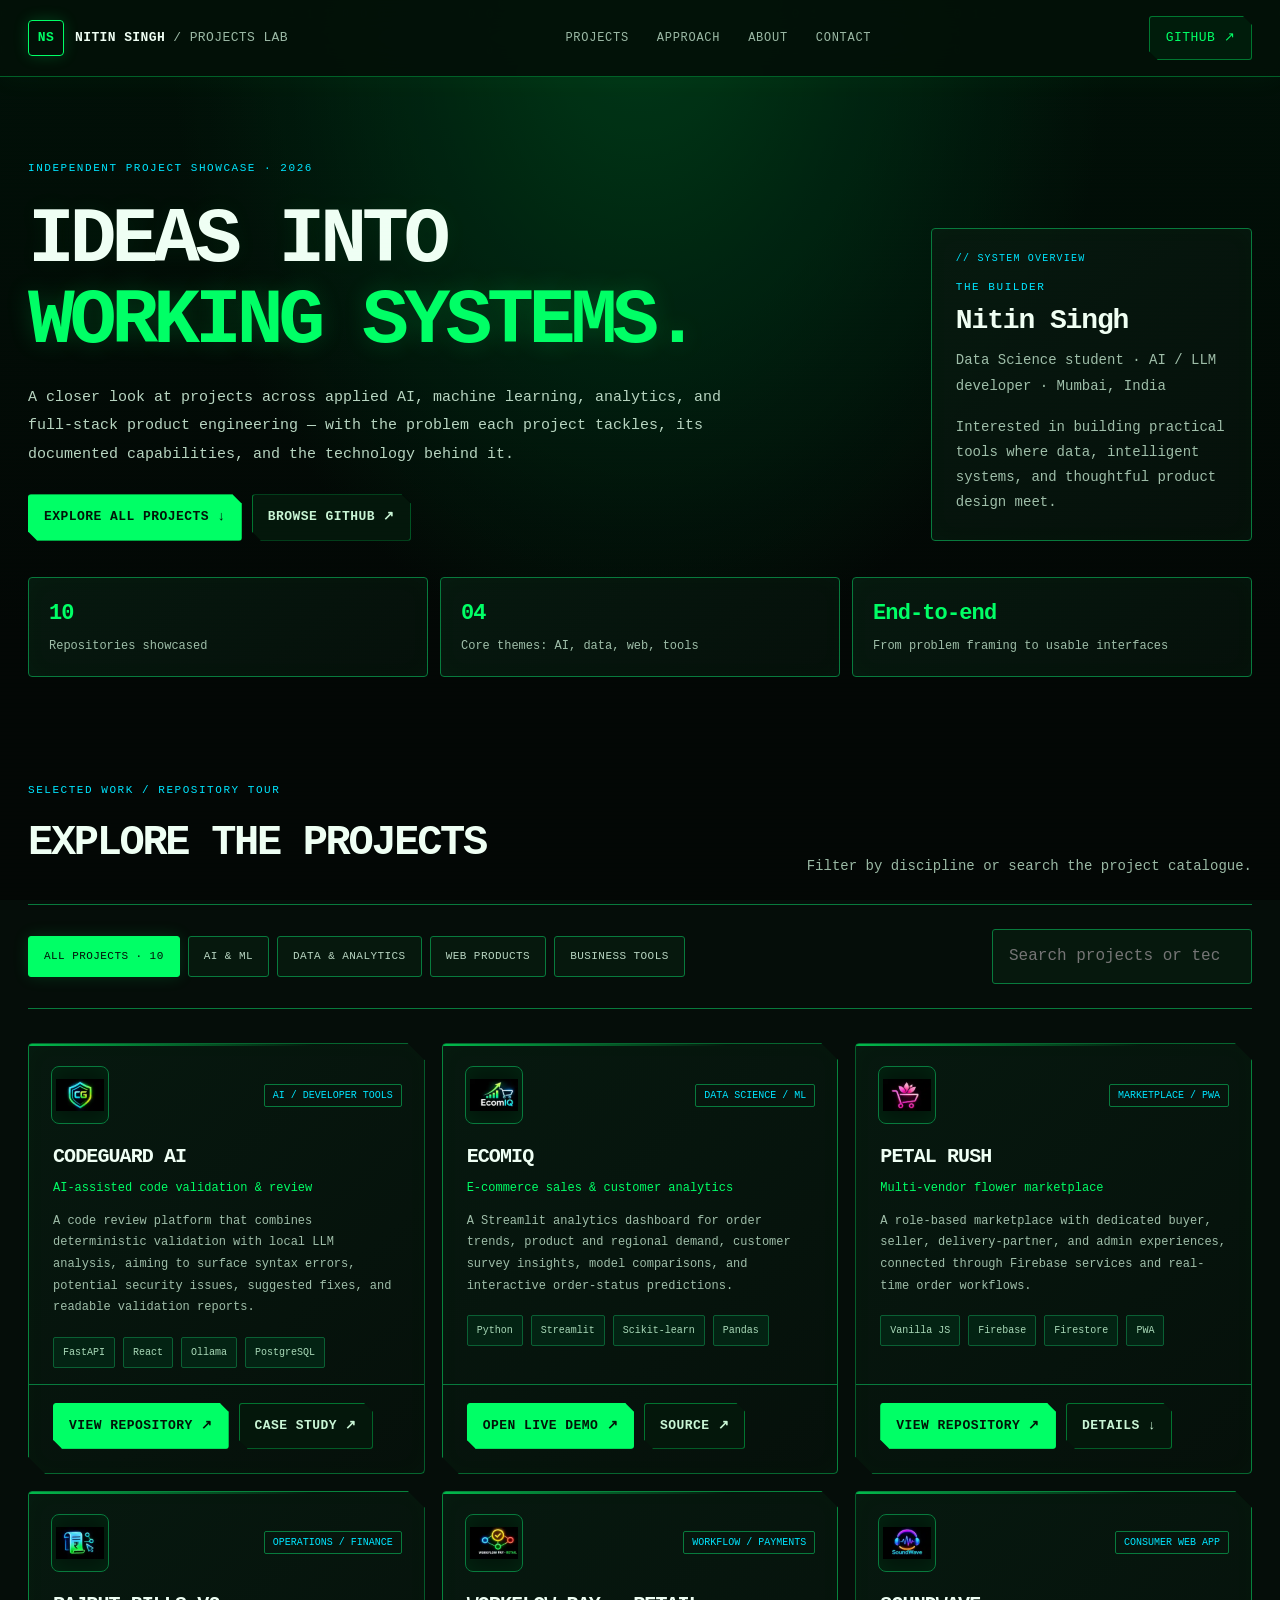
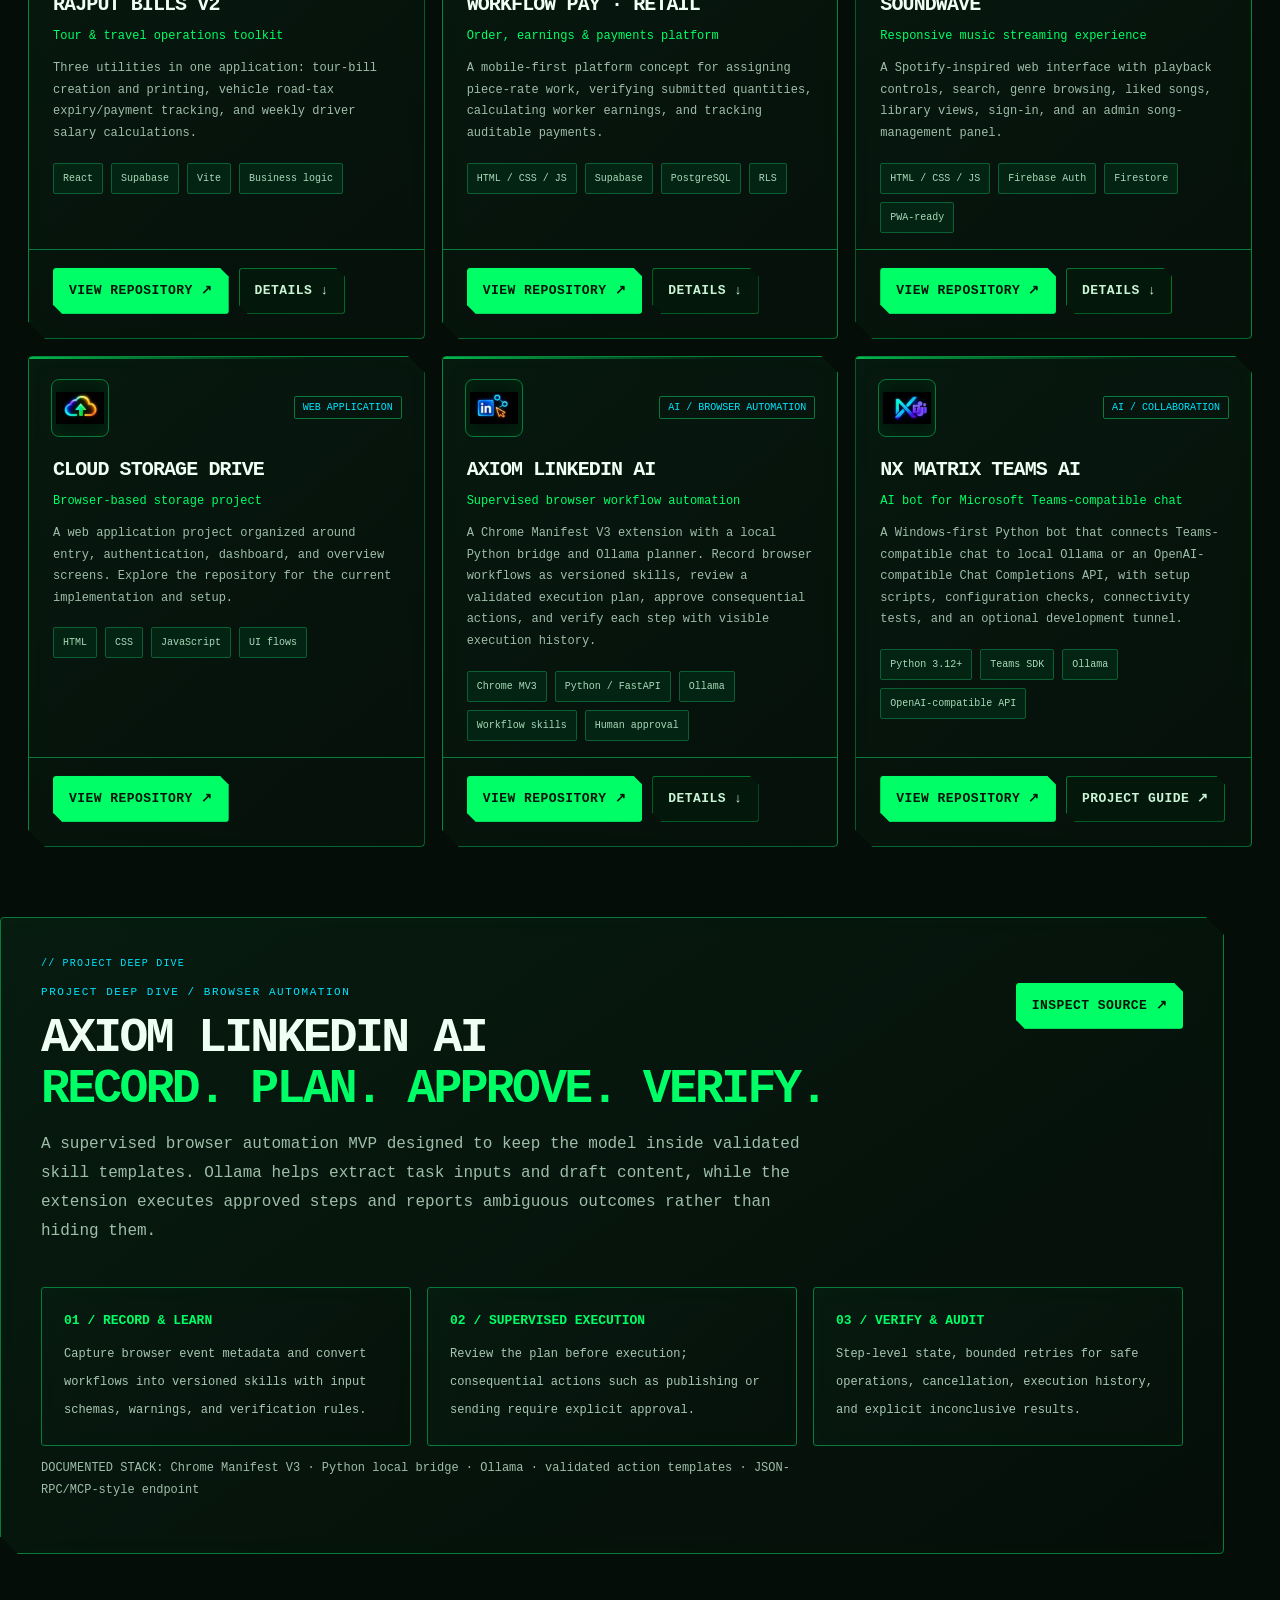
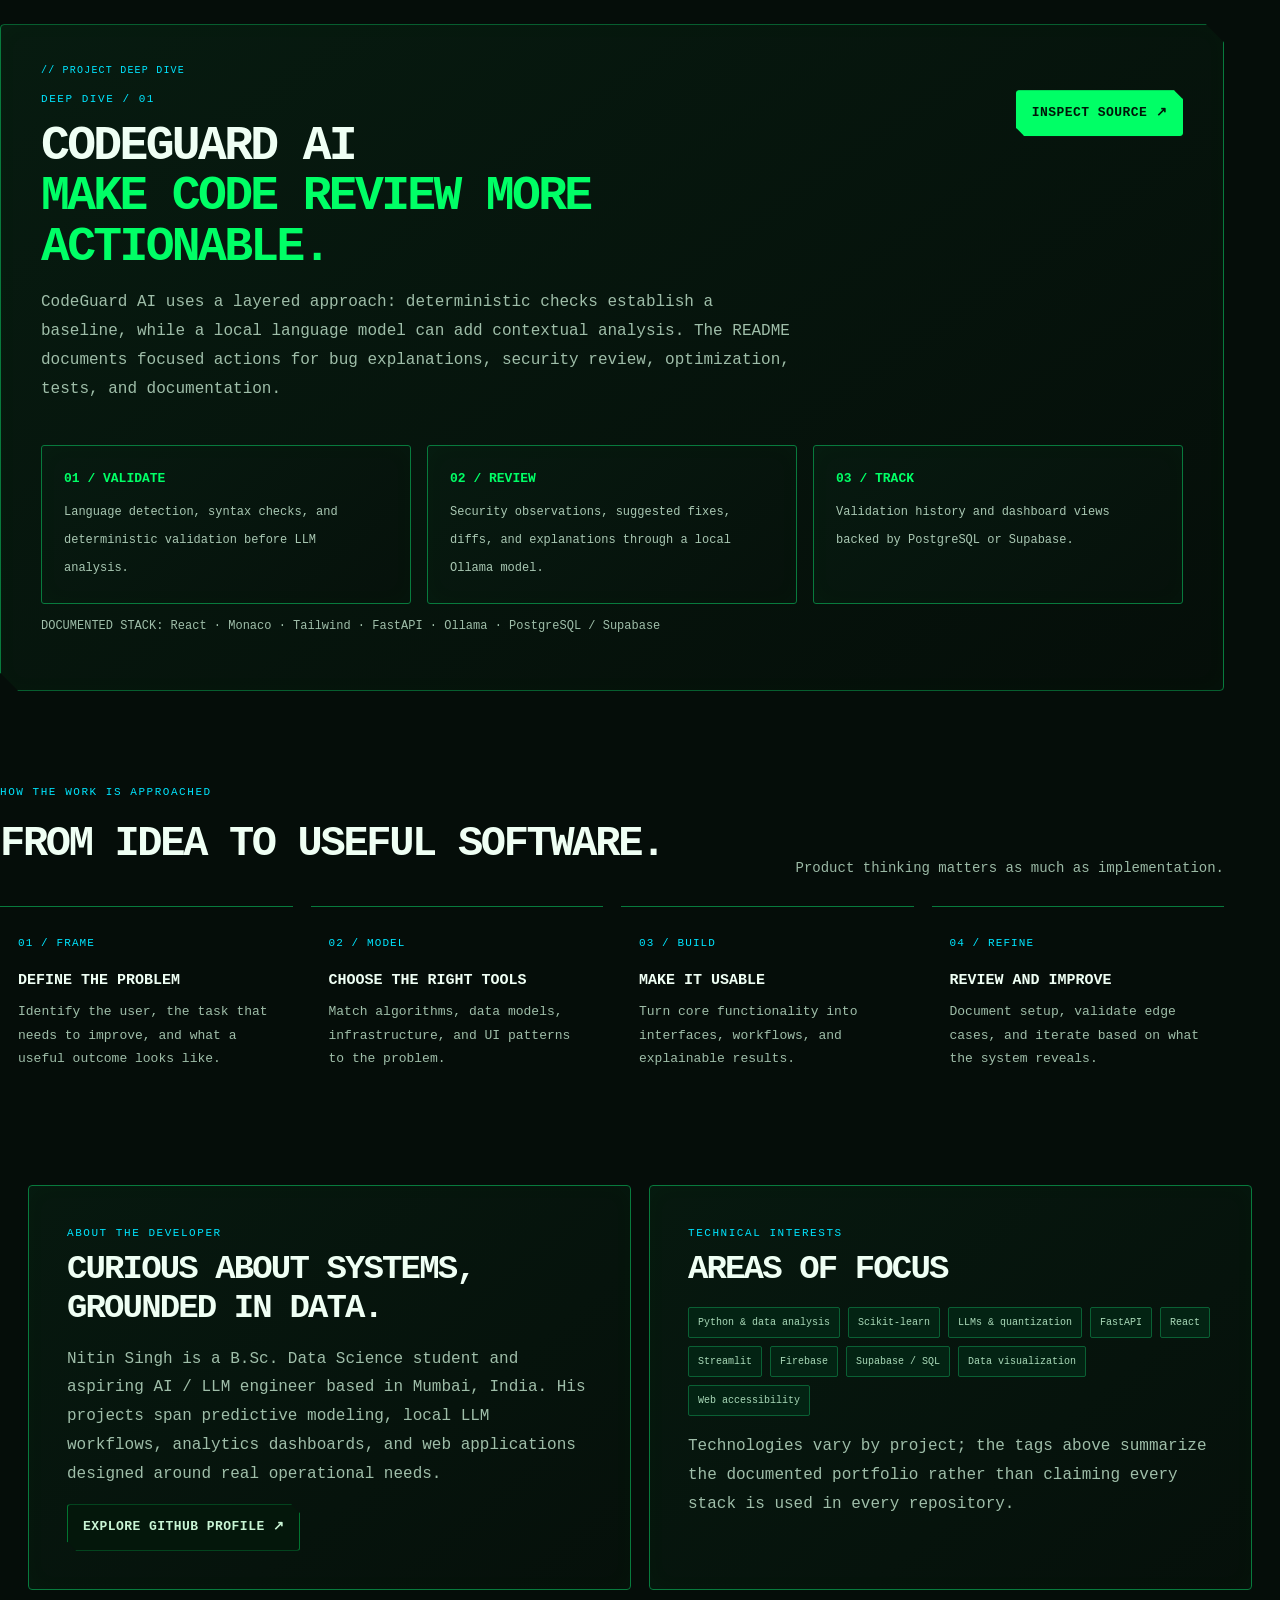
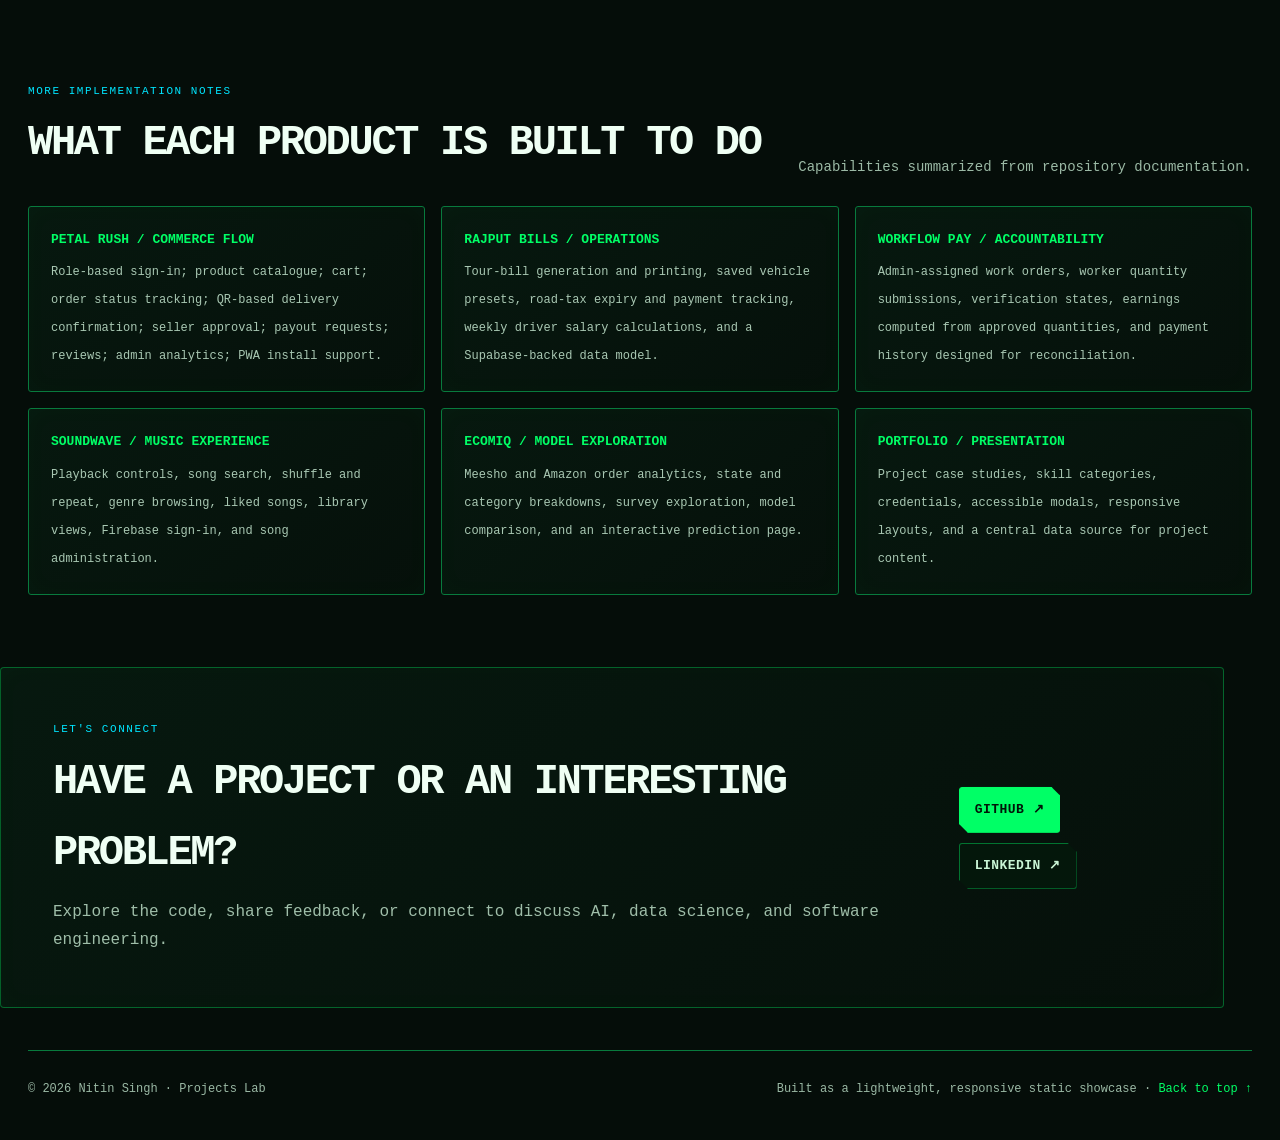
==== commit 3270f132: "Replace project logos with supplied neon WebP assets" ====
--- a/projects-showcase.html
+++ b/projects-showcase.html
@@ -189,10 +189,10 @@
 <section class="wrap" id="projects"><div class="section-heading"><div><div class="eyebrow">Selected work / repository tour</div><h2>Explore the projects</h2></div><p>Filter by discipline or search the project catalogue.</p></div><div class="toolbar"><div class="filters" role="group" aria-label="Filter projects"><button class="filter active" data-filter="all">All projects · 10</button><button class="filter" data-filter="ai">AI & ML</button><button class="filter" data-filter="data">Data & analytics</button><button class="filter" data-filter="web">Web products</button><button class="filter" data-filter="tools">Business tools</button></div><input class="search" id="search" type="search" placeholder="Search projects or technology…" aria-label="Search projects"></div><div class="grid" id="grid">
 <article class="card" data-category="ai" data-search="codeguard ai llm code review validation security python javascript typescript fastapi ollama postgres"><div class="card-top"><div class="iconbox logo-box"><img class="project-logo" src="/assets/projects/codeguard-ai.webp" alt="CodeGuard AI logo" loading="eager" decoding="async"></div><span class="category">AI / Developer tools</span></div><div class="card-body"><h3>CodeGuard AI</h3><div class="subtitle">AI-assisted code validation & review</div><p class="desc">A code review platform that combines deterministic validation with local LLM analysis, aiming to surface syntax errors, potential security issues, suggested fixes, and readable validation reports.</p><div class="chips"><span class="chip">FastAPI</span><span class="chip">React</span><span class="chip">Ollama</span><span class="chip">PostgreSQL</span></div></div><div class="card-foot"><a class="btn primary" href="https://github.com/ns-matrix/codeguard-ai" target="_blank" rel="noreferrer">View repository ↗</a><a class="btn" href="codeguard-ai.html">Case study ↗</a></div></article>
 <article class="card" data-category="data" data-search="ecomiq ecommerce analytics machine learning random forest streamlit customer behavior meesho amazon survey python"><div class="card-top"><div class="iconbox logo-box"><img class="project-logo" src="/assets/projects/ecomiq.webp" alt="EcomIQ logo" loading="eager" decoding="async"></div><span class="category">Data science / ML</span></div><div class="card-body"><h3>EcomIQ</h3><div class="subtitle">E-commerce sales & customer analytics</div><p class="desc">A Streamlit analytics dashboard for order trends, product and regional demand, customer survey insights, model comparisons, and interactive order-status predictions.</p><div class="chips"><span class="chip">Python</span><span class="chip">Streamlit</span><span class="chip">Scikit-learn</span><span class="chip">Pandas</span></div></div><div class="card-foot"><a class="btn primary" href="https://project-sdbcuwmjrbqrwhycqxthwv.streamlit.app/" target="_blank" rel="noreferrer">Open live demo ↗</a><a class="btn" href="https://github.com/ns-matrix/Project" target="_blank" rel="noreferrer">Source ↗</a></div></article>
-<article class="card" data-category="web" data-search="petal rush flower marketplace multi vendor buyer seller delivery admin firebase firestore qr pwa"><div class="card-top"><div class="iconbox logo-box"><img class="project-logo" src="/assets/projects/petal-rush.svg" alt="Petal Rush logo" loading="eager" decoding="async"></div><span class="category">Marketplace / PWA</span></div><div class="card-body"><h3>Petal Rush</h3><div class="subtitle">Multi-vendor flower marketplace</div><p class="desc">A role-based marketplace with dedicated buyer, seller, delivery-partner, and admin experiences, connected through Firebase services and real-time order workflows.</p><div class="chips"><span class="chip">Vanilla JS</span><span class="chip">Firebase</span><span class="chip">Firestore</span><span class="chip">PWA</span></div></div><div class="card-foot"><a class="btn primary" href="https://github.com/ns-matrix/petal-rush" target="_blank" rel="noreferrer">View repository ↗</a><a class="btn" href="#petal-details">Details ↓</a></div></article>
+<article class="card" data-category="web" data-search="petal rush flower marketplace multi vendor buyer seller delivery admin firebase firestore qr pwa"><div class="card-top"><div class="iconbox logo-box"><img class="project-logo" src="/assets/projects/petal-rush.webp" alt="Petal Rush logo" loading="eager" decoding="async"></div><span class="category">Marketplace / PWA</span></div><div class="card-body"><h3>Petal Rush</h3><div class="subtitle">Multi-vendor flower marketplace</div><p class="desc">A role-based marketplace with dedicated buyer, seller, delivery-partner, and admin experiences, connected through Firebase services and real-time order workflows.</p><div class="chips"><span class="chip">Vanilla JS</span><span class="chip">Firebase</span><span class="chip">Firestore</span><span class="chip">PWA</span></div></div><div class="card-foot"><a class="btn primary" href="https://github.com/ns-matrix/petal-rush" target="_blank" rel="noreferrer">View repository ↗</a><a class="btn" href="#petal-details">Details ↓</a></div></article>
 <article class="card" data-category="tools" data-search="rajput bills tour travel billing vehicle road tax driver salary pagar supabase react"><div class="card-top"><div class="iconbox logo-box"><img class="project-logo" src="/assets/projects/rajput-bills-v2.webp" alt="Rajput Bills v2 logo" loading="eager" decoding="async"></div><span class="category">Operations / Finance</span></div><div class="card-body"><h3>Rajput Bills v2</h3><div class="subtitle">Tour & travel operations toolkit</div><p class="desc">Three utilities in one application: tour-bill creation and printing, vehicle road-tax expiry/payment tracking, and weekly driver salary calculations.</p><div class="chips"><span class="chip">React</span><span class="chip">Supabase</span><span class="chip">Vite</span><span class="chip">Business logic</span></div></div><div class="card-foot"><a class="btn primary" href="https://github.com/ns-matrix/Rajput-Bills-v2" target="_blank" rel="noreferrer">View repository ↗</a><a class="btn" href="#rajput-details">Details ↓</a></div></article>
 <article class="card" data-category="tools" data-search="workflow pay retail order earnings payments worker supplier admin supabase postgres realtime mobile first"><div class="card-top"><div class="iconbox logo-box"><img class="project-logo" src="/assets/projects/workflow-pay-retail.webp" alt="WorkFlow Pay · RETAIL logo" loading="eager" decoding="async"></div><span class="category">Workflow / Payments</span></div><div class="card-body"><h3>WorkFlow Pay · RETAIL</h3><div class="subtitle">Order, earnings & payments platform</div><p class="desc">A mobile-first platform concept for assigning piece-rate work, verifying submitted quantities, calculating worker earnings, and tracking auditable payments.</p><div class="chips"><span class="chip">HTML / CSS / JS</span><span class="chip">Supabase</span><span class="chip">PostgreSQL</span><span class="chip">RLS</span></div></div><div class="card-foot"><a class="btn primary" href="https://github.com/ns-matrix/RETAIL" target="_blank" rel="noreferrer">View repository ↗</a><a class="btn" href="#workflow-details">Details ↓</a></div></article>
-<article class="card" data-category="web" data-search="soundwave ambient music streaming player firebase authentication firestore playlist songs search responsive"><div class="card-top"><div class="iconbox logo-box"><img class="project-logo" src="/assets/projects/soundwave.svg" alt="SoundWave logo" loading="eager" decoding="async"></div><span class="category">Consumer web app</span></div><div class="card-body"><h3>SoundWave</h3><div class="subtitle">Responsive music streaming experience</div><p class="desc">A Spotify-inspired web interface with playback controls, search, genre browsing, liked songs, library views, sign-in, and an admin song-management panel.</p><div class="chips"><span class="chip">HTML / CSS / JS</span><span class="chip">Firebase Auth</span><span class="chip">Firestore</span><span class="chip">PWA-ready</span></div></div><div class="card-foot"><a class="btn primary" href="https://github.com/ns-matrix/AMBIEANT-MUSIC" target="_blank" rel="noreferrer">View repository ↗</a><a class="btn" href="#soundwave-details">Details ↓</a></div></article>
+<article class="card" data-category="web" data-search="soundwave ambient music streaming player firebase authentication firestore playlist songs search responsive"><div class="card-top"><div class="iconbox logo-box"><img class="project-logo" src="/assets/projects/soundwave.webp" alt="SoundWave logo" loading="eager" decoding="async"></div><span class="category">Consumer web app</span></div><div class="card-body"><h3>SoundWave</h3><div class="subtitle">Responsive music streaming experience</div><p class="desc">A Spotify-inspired web interface with playback controls, search, genre browsing, liked songs, library views, sign-in, and an admin song-management panel.</p><div class="chips"><span class="chip">HTML / CSS / JS</span><span class="chip">Firebase Auth</span><span class="chip">Firestore</span><span class="chip">PWA-ready</span></div></div><div class="card-foot"><a class="btn primary" href="https://github.com/ns-matrix/AMBIEANT-MUSIC" target="_blank" rel="noreferrer">View repository ↗</a><a class="btn" href="#soundwave-details">Details ↓</a></div></article>
 <article class="card" data-category="web" data-search="cloud storage drive file management login signup dashboard storage drive html"><div class="card-top"><div class="iconbox logo-box"><img class="project-logo" src="/assets/projects/cloud-storage-drive.webp" alt="Cloud Storage Drive logo" loading="eager" decoding="async"></div><span class="category">Web application</span></div><div class="card-body"><h3>Cloud Storage Drive</h3><div class="subtitle">Browser-based storage project</div><p class="desc">A web application project organized around entry, authentication, dashboard, and overview screens. Explore the repository for the current implementation and setup.</p><div class="chips"><span class="chip">HTML</span><span class="chip">CSS</span><span class="chip">JavaScript</span><span class="chip">UI flows</span></div></div><div class="card-foot"><a class="btn primary" href="https://github.com/ns-matrix/Project-1-Cloud-Storage-Drive-" target="_blank" rel="noreferrer">View repository ↗</a></div></article>
 <article class="card" data-category="ai" data-search="axiom linkedin ai chrome extension ollama local fastapi browser automation supervised skills recorder planner verification mcp">
 <div class="card-top"><div class="iconbox logo-box"><img class="project-logo" src="/assets/projects/axiom-linkedin-ai.webp" alt="Axiom LinkedIn AI logo" loading="eager" decoding="async"></div><span class="category">AI / Browser automation</span></div>
@@ -201,7 +201,7 @@
 <div class="chips"><span class="chip">Chrome MV3</span><span class="chip">Python / FastAPI</span><span class="chip">Ollama</span><span class="chip">Workflow skills</span><span class="chip">Human approval</span></div></div>
 <div class="card-foot"><a class="btn primary" href="https://github.com/ns-matrix/axiom-linkedin-ai" target="_blank" rel="noreferrer">View repository ↗</a><a class="btn" href="#axiom-linkedin-details">Details ↓</a></div></article>
 <article class="card" data-category="ai" data-search="nx matrix teams ai microsoft teams bot ollama openai compatible python windows chat api setup tests">
-<div class="card-top"><div class="iconbox logo-box"><img class="project-logo" src="/assets/projects/nxmatrix-teams-ai.svg" alt="NX Matrix Teams AI logo" loading="eager" decoding="async"></div><span class="category">AI / Collaboration</span></div>
+<div class="card-top"><div class="iconbox logo-box"><img class="project-logo" src="/assets/projects/nxmatrix-teams-ai.webp" alt="NX Matrix Teams AI logo" loading="eager" decoding="async"></div><span class="category">AI / Collaboration</span></div>
 <div class="card-body"><h3>NX Matrix Teams AI</h3><div class="subtitle">AI bot for Microsoft Teams-compatible chat</div>
 <p class="desc">A Windows-first Python bot that connects Teams-compatible chat to local Ollama or an OpenAI-compatible Chat Completions API, with setup scripts, configuration checks, connectivity tests, and an optional development tunnel.</p>
 <div class="chips"><span class="chip">Python 3.12+</span><span class="chip">Teams SDK</span><span class="chip">Ollama</span><span class="chip">OpenAI-compatible API</span></div></div>
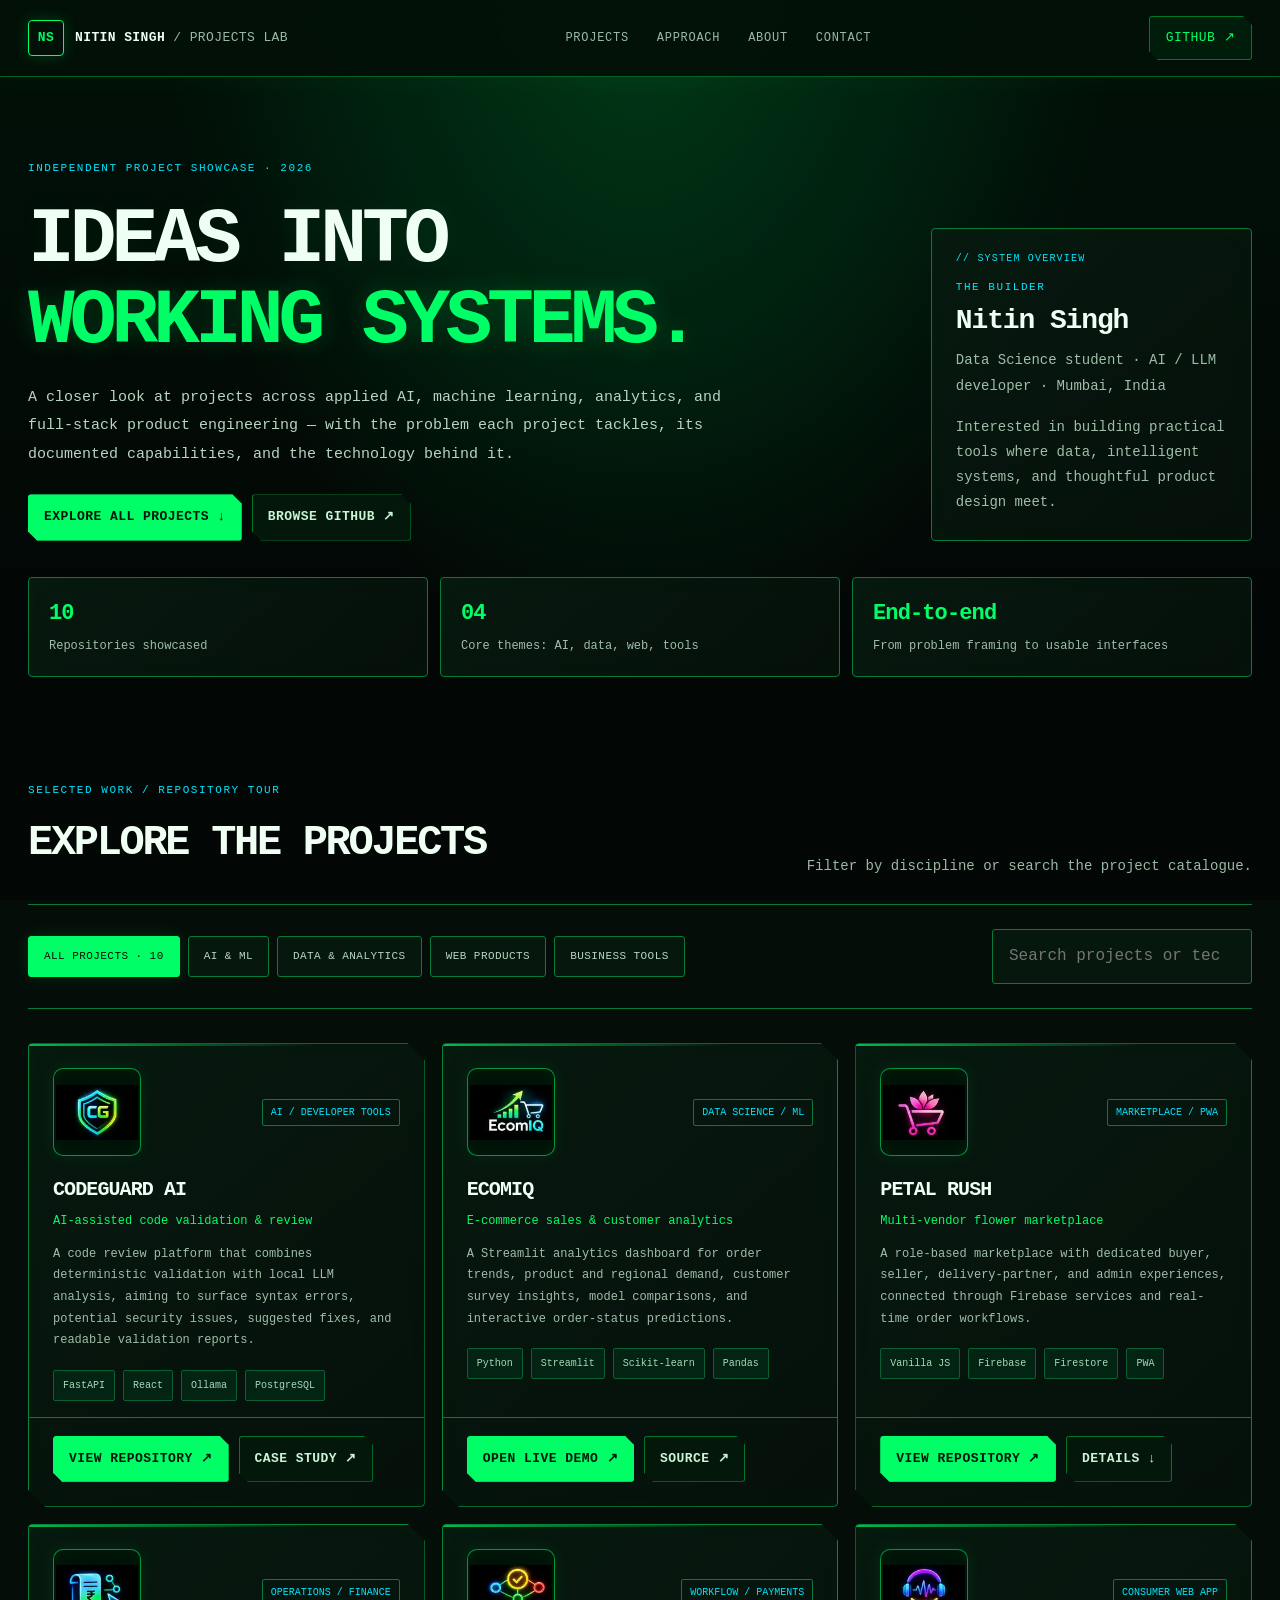
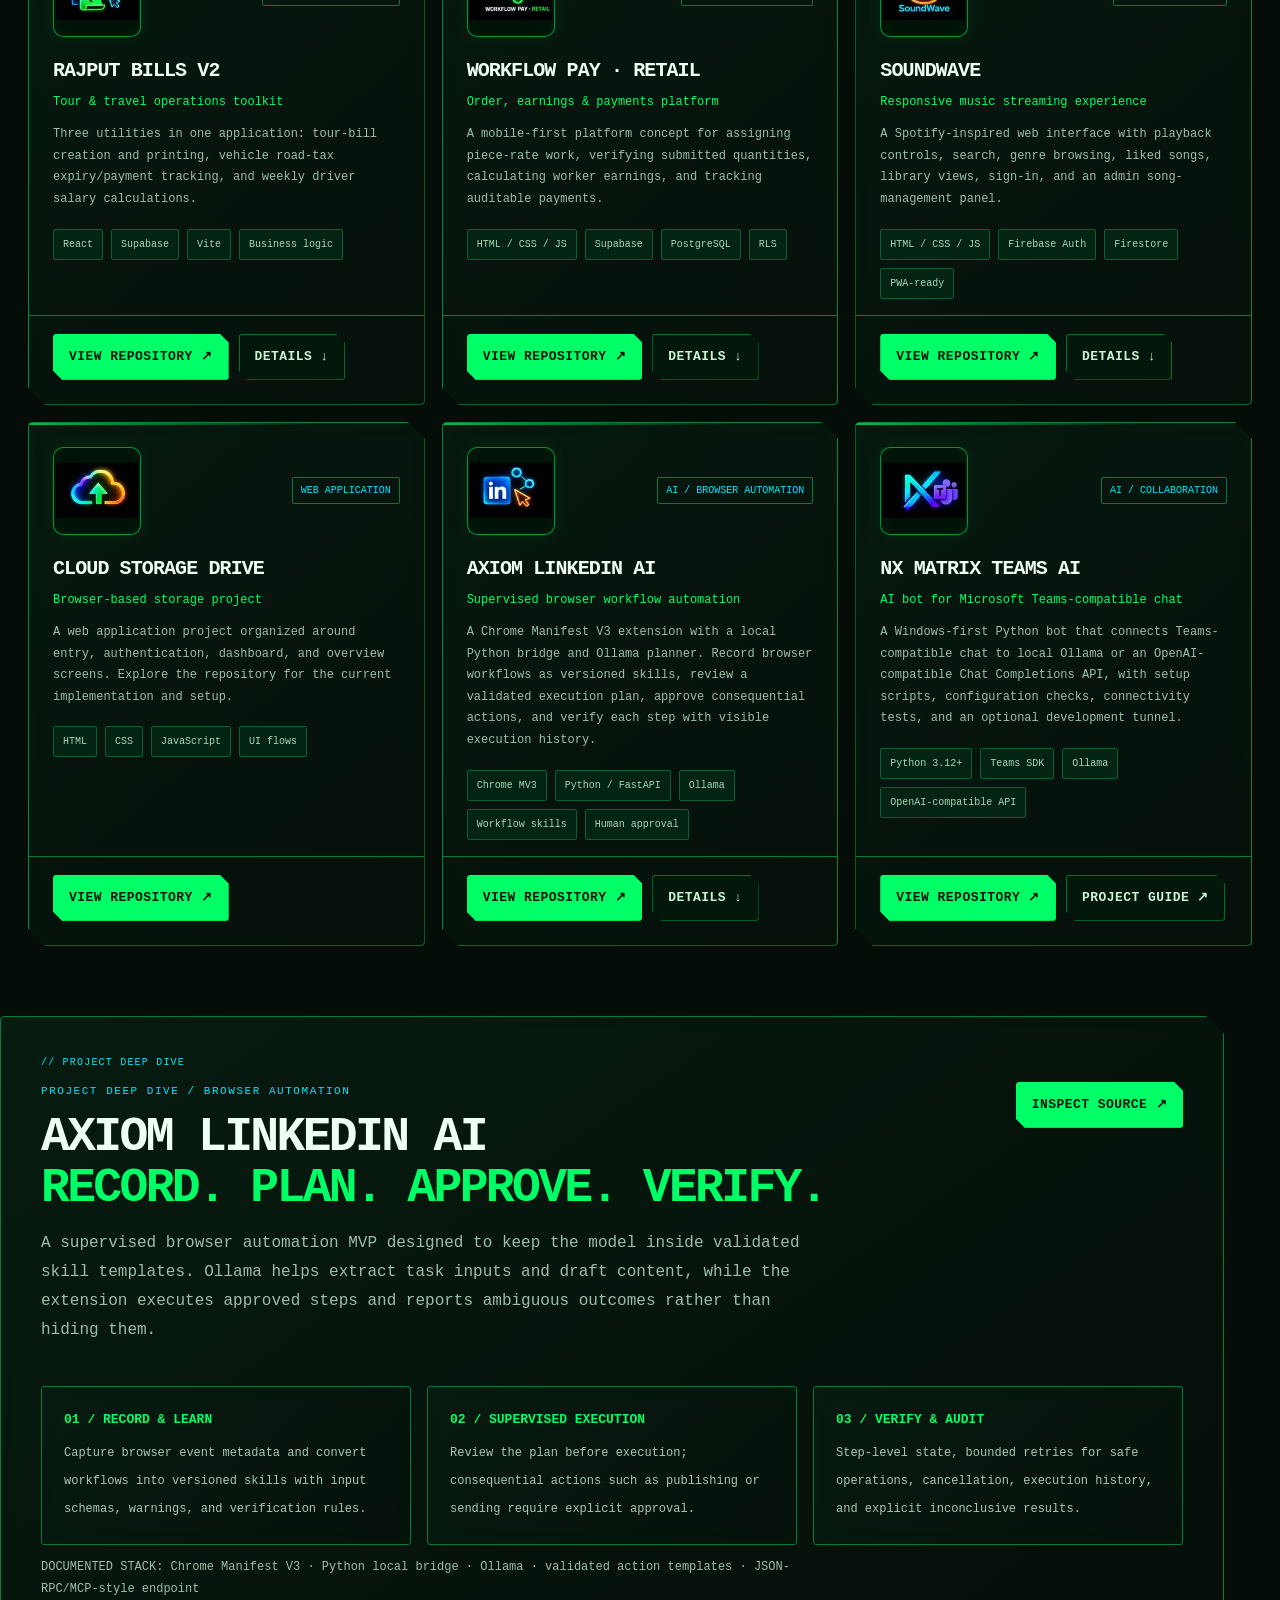
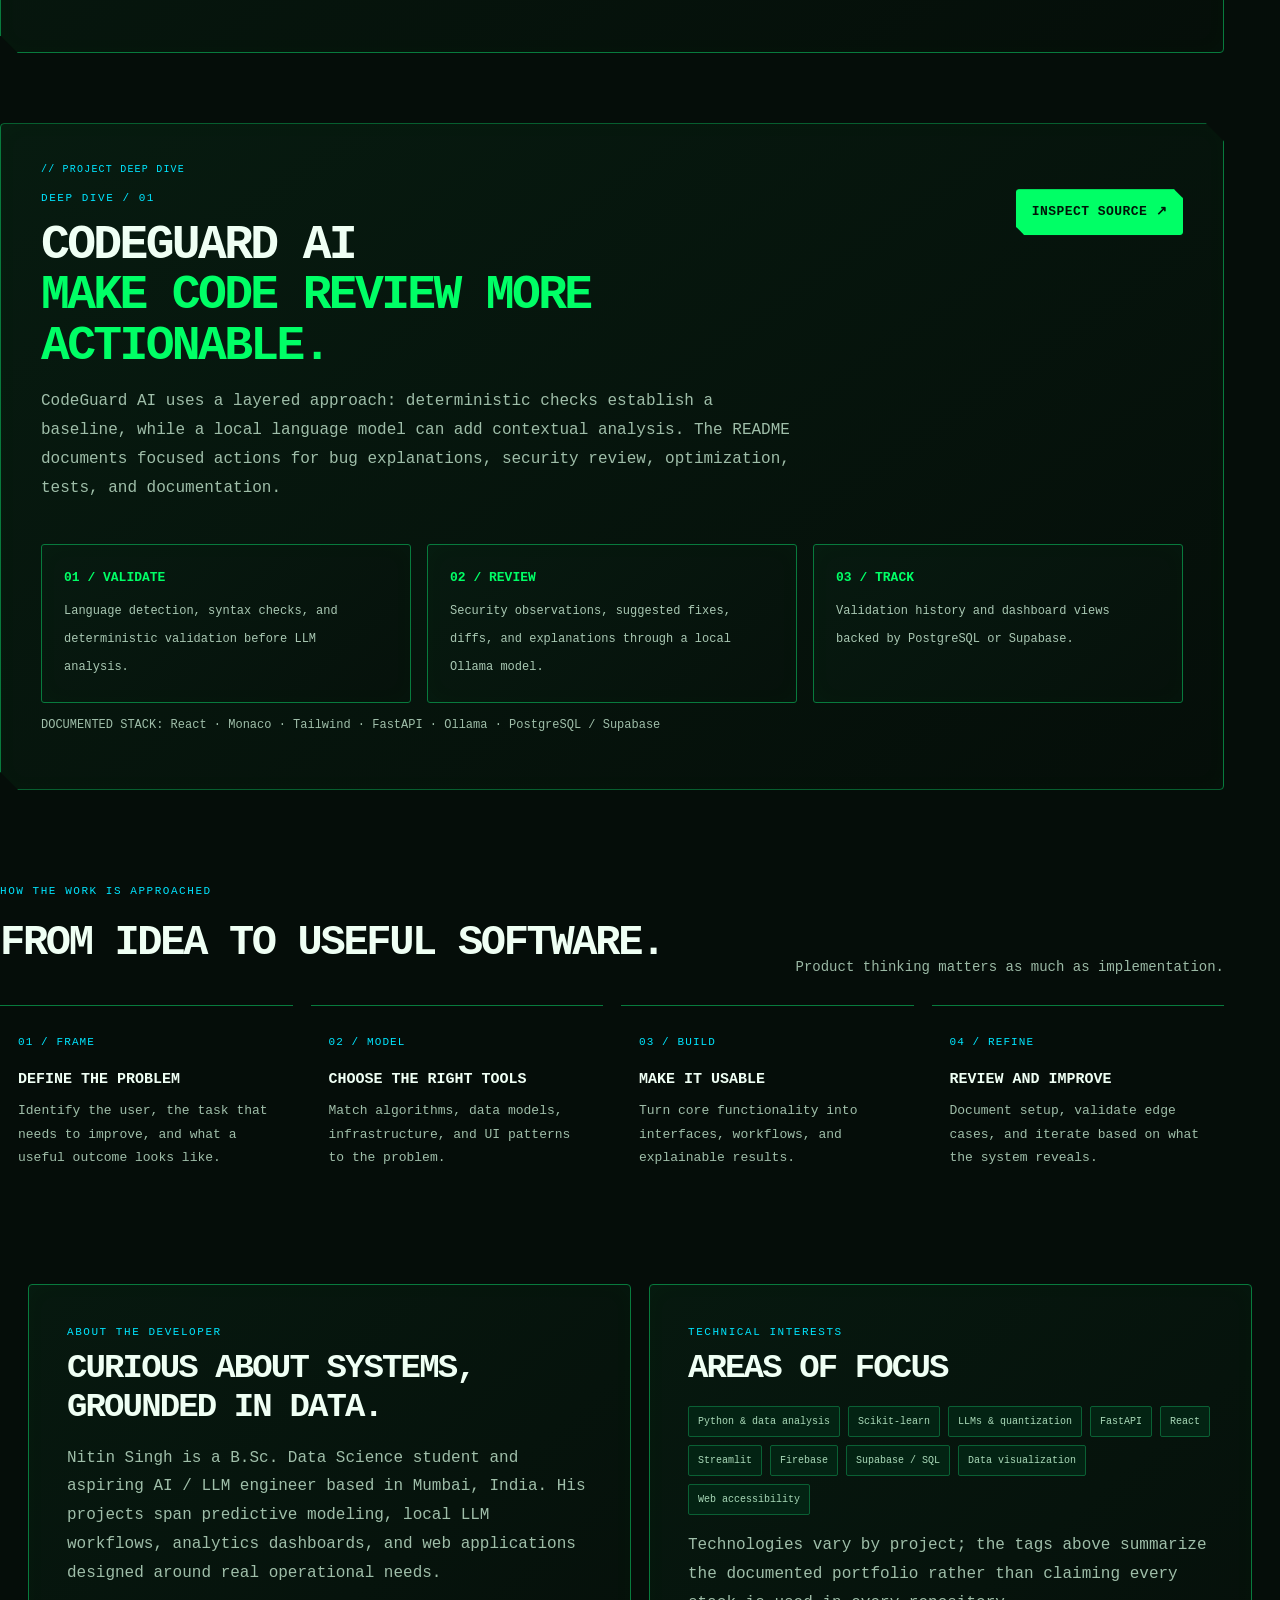
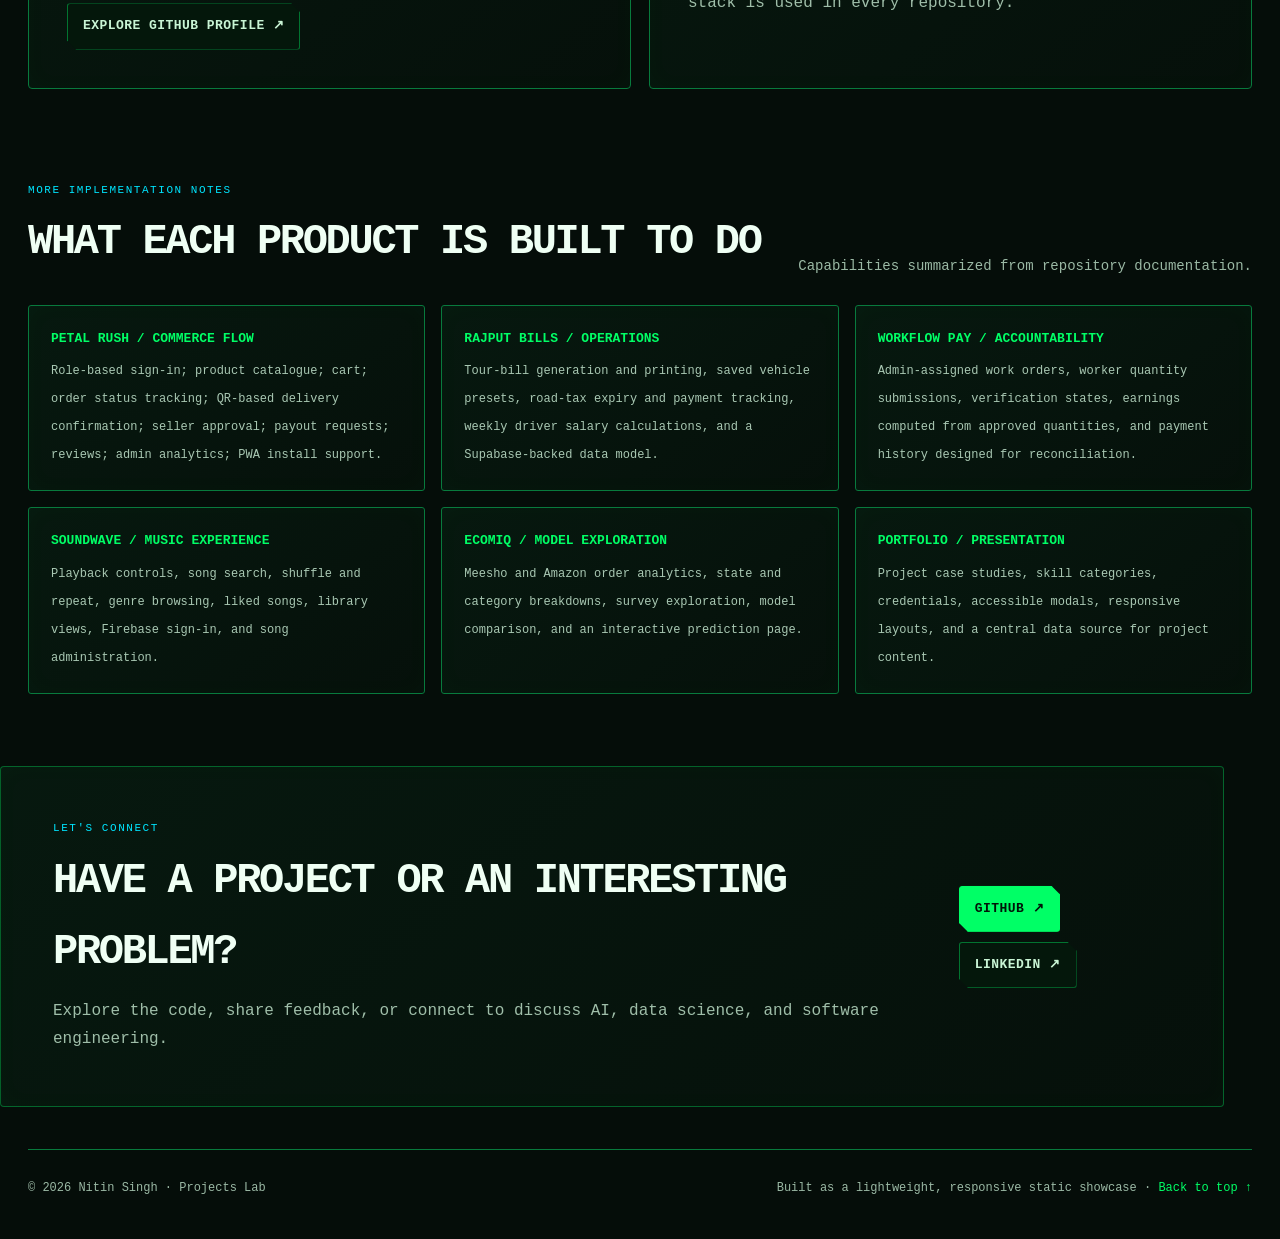
==== commit fbf38bd7: "Increase project logo size and refine card presentation" ====
--- a/projects-showcase.html
+++ b/projects-showcase.html
@@ -179,6 +179,47 @@
 
 /* Individual project logos use explicit root-relative paths for reliable Vercel routing. */
 .logo-box img.project-logo{width:100%;height:100%;object-fit:contain;display:block;background:transparent}
+
+
+/* Larger project branding — reference-matched Projects Lab cards */
+.logo-box{
+  width:88px;
+  height:88px;
+  flex:0 0 88px;
+  padding:2px;
+  border-radius:10px;
+  background:rgba(0,18,8,.9);
+  border:1px solid rgba(0,255,102,.55);
+  box-shadow:0 0 18px rgba(0,255,102,.08), inset 0 0 16px rgba(0,255,102,.05);
+}
+.logo-box img.project-logo{
+  width:100%;
+  height:100%;
+  object-fit:contain;
+  image-rendering:auto;
+}
+.card-top{
+  padding:24px 24px 0;
+  align-items:center;
+  gap:16px;
+}
+.category{
+  max-width:58%;
+  text-align:center;
+  line-height:1.5;
+}
+.card{
+  min-height:390px;
+}
+.card-body{
+  padding-top:22px;
+}
+@media(max-width:620px){
+  .logo-box{width:76px;height:76px;flex-basis:76px}
+  .card-top{padding:20px 20px 0}
+  .card{min-height:unset}
+}
+
 </style>
 </head>
 <body>
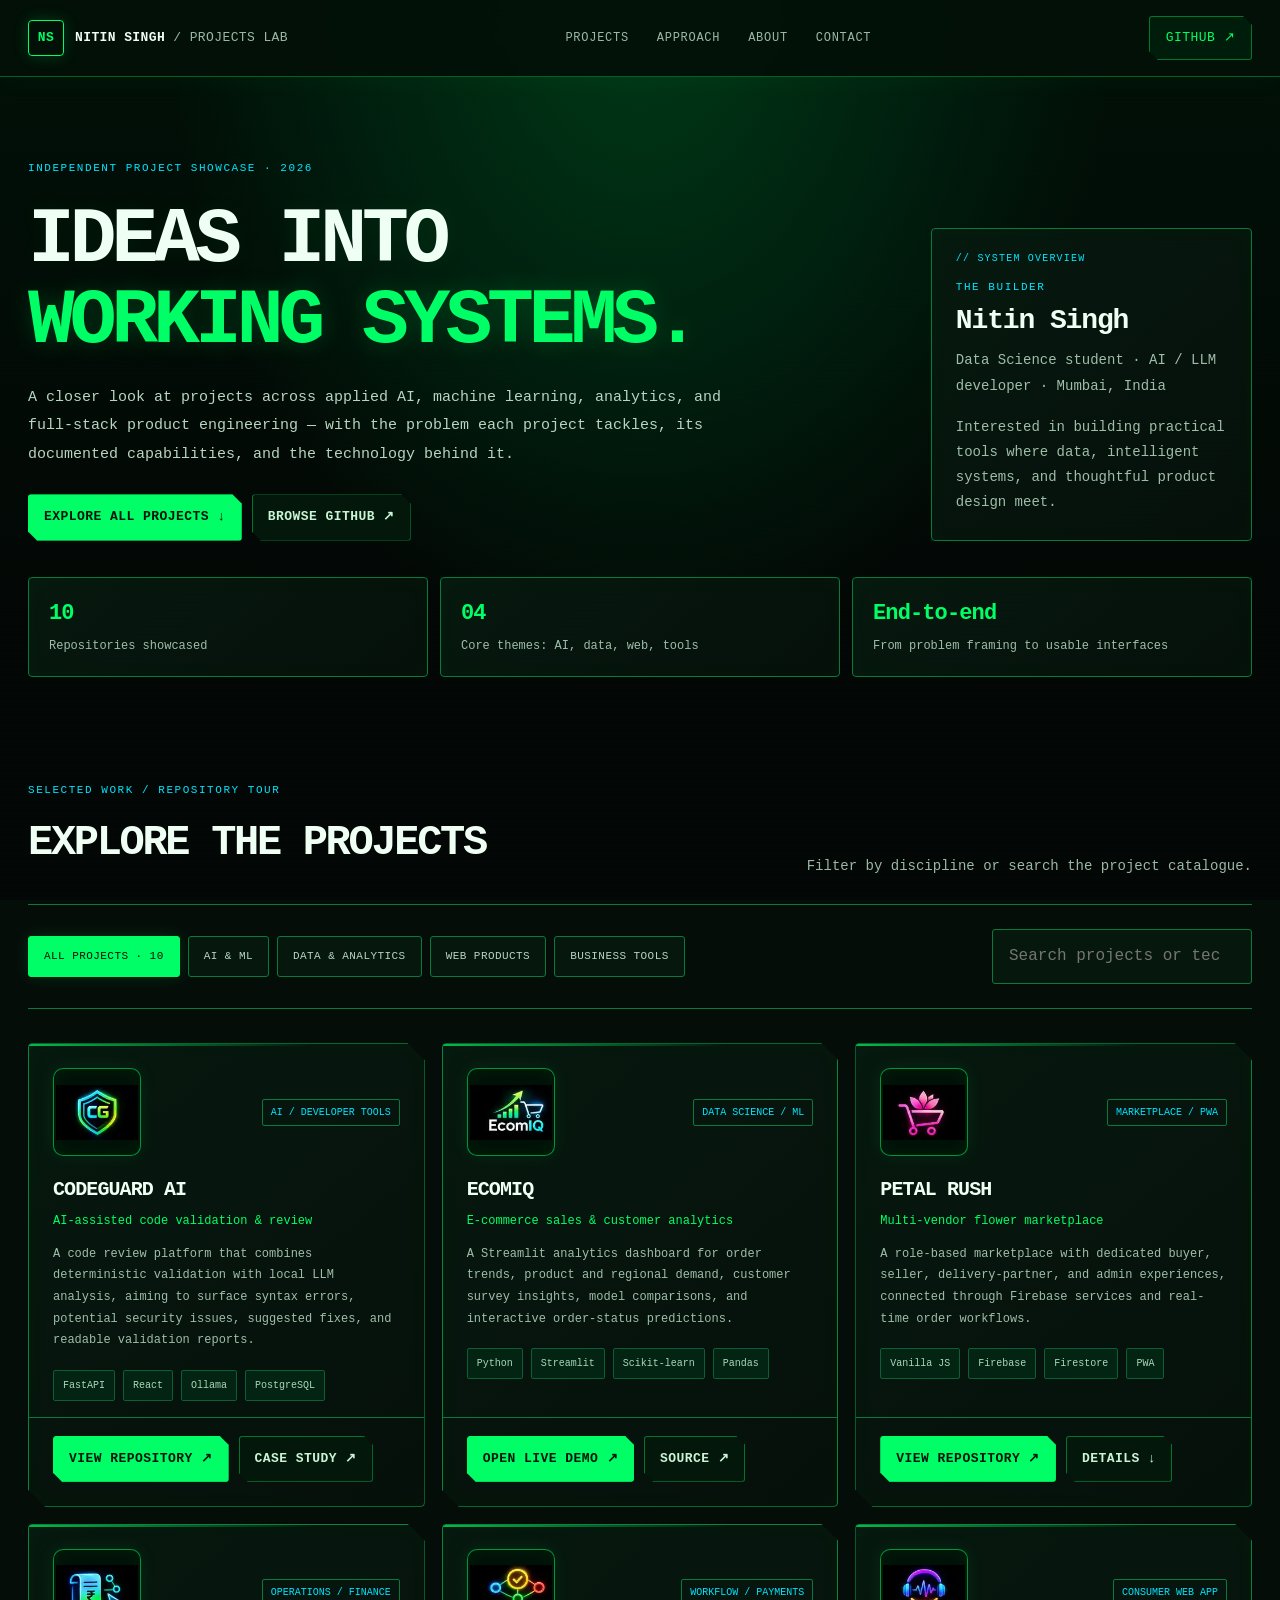
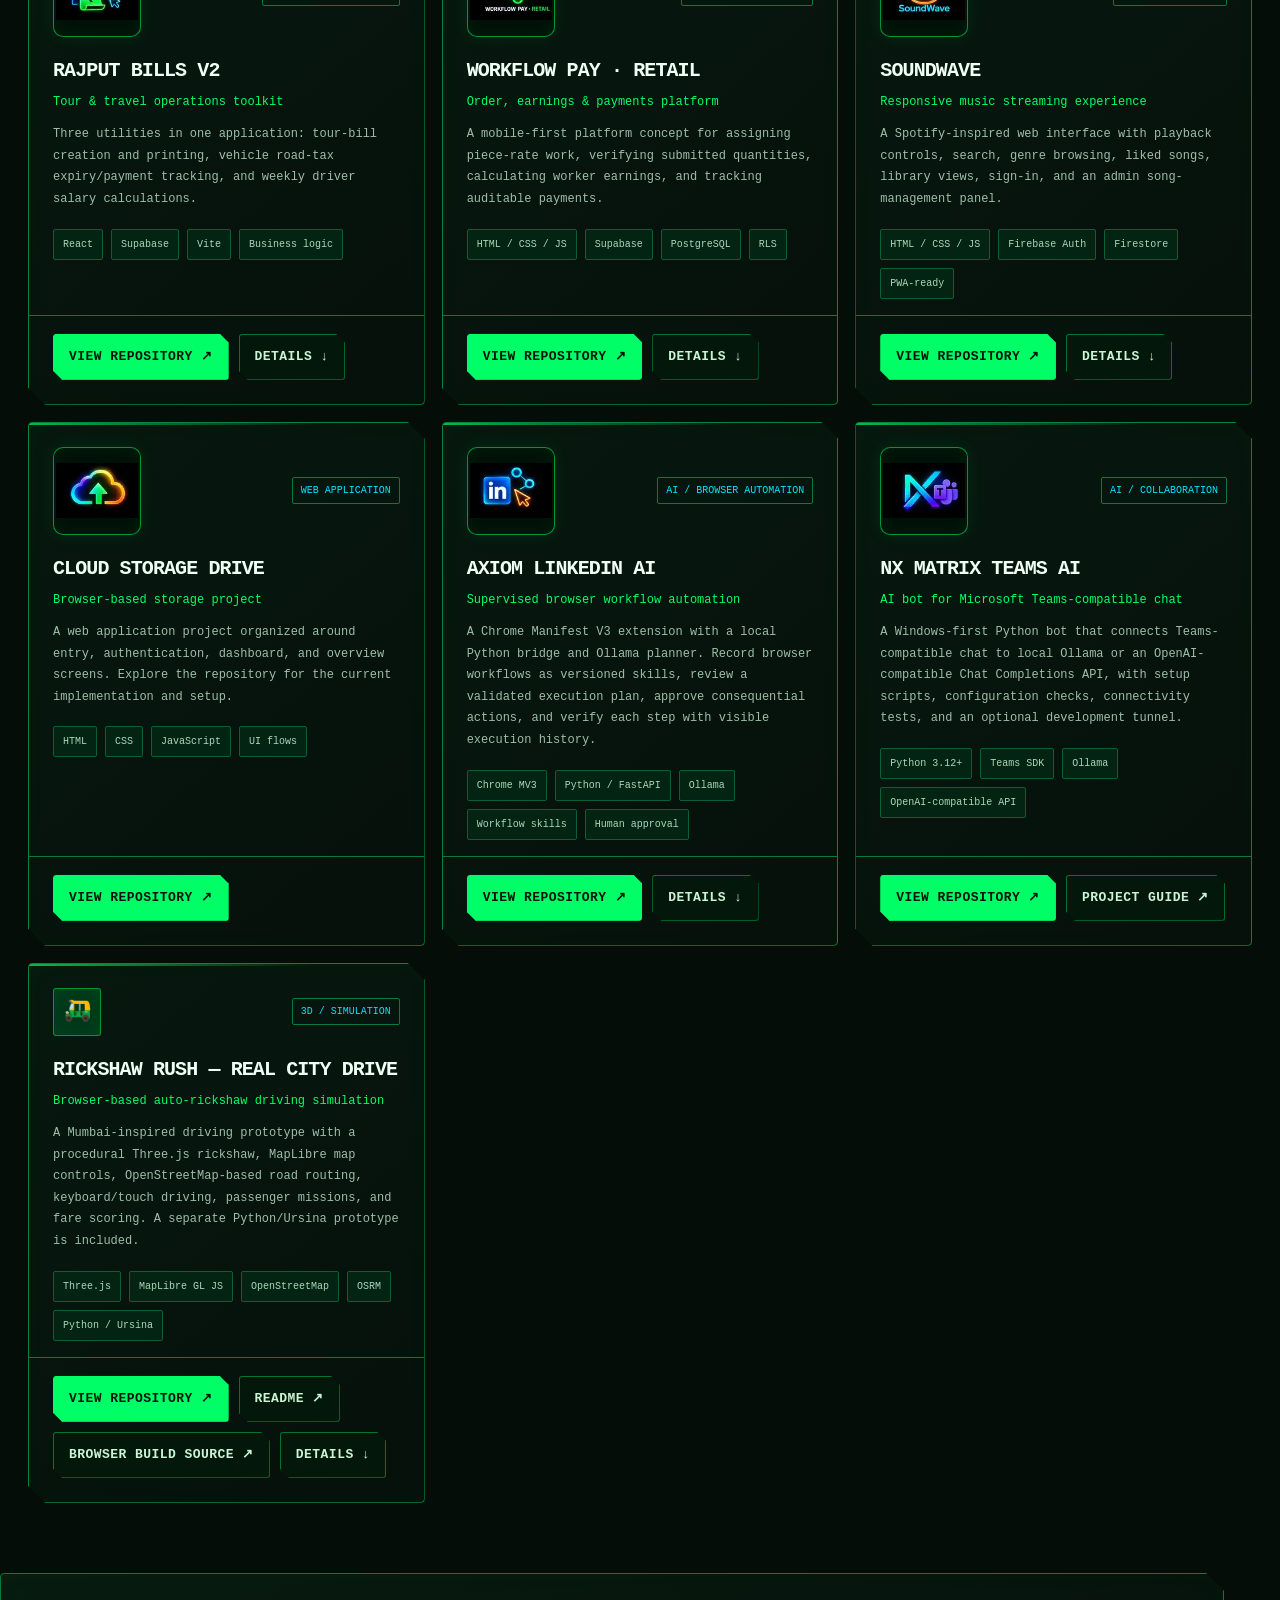
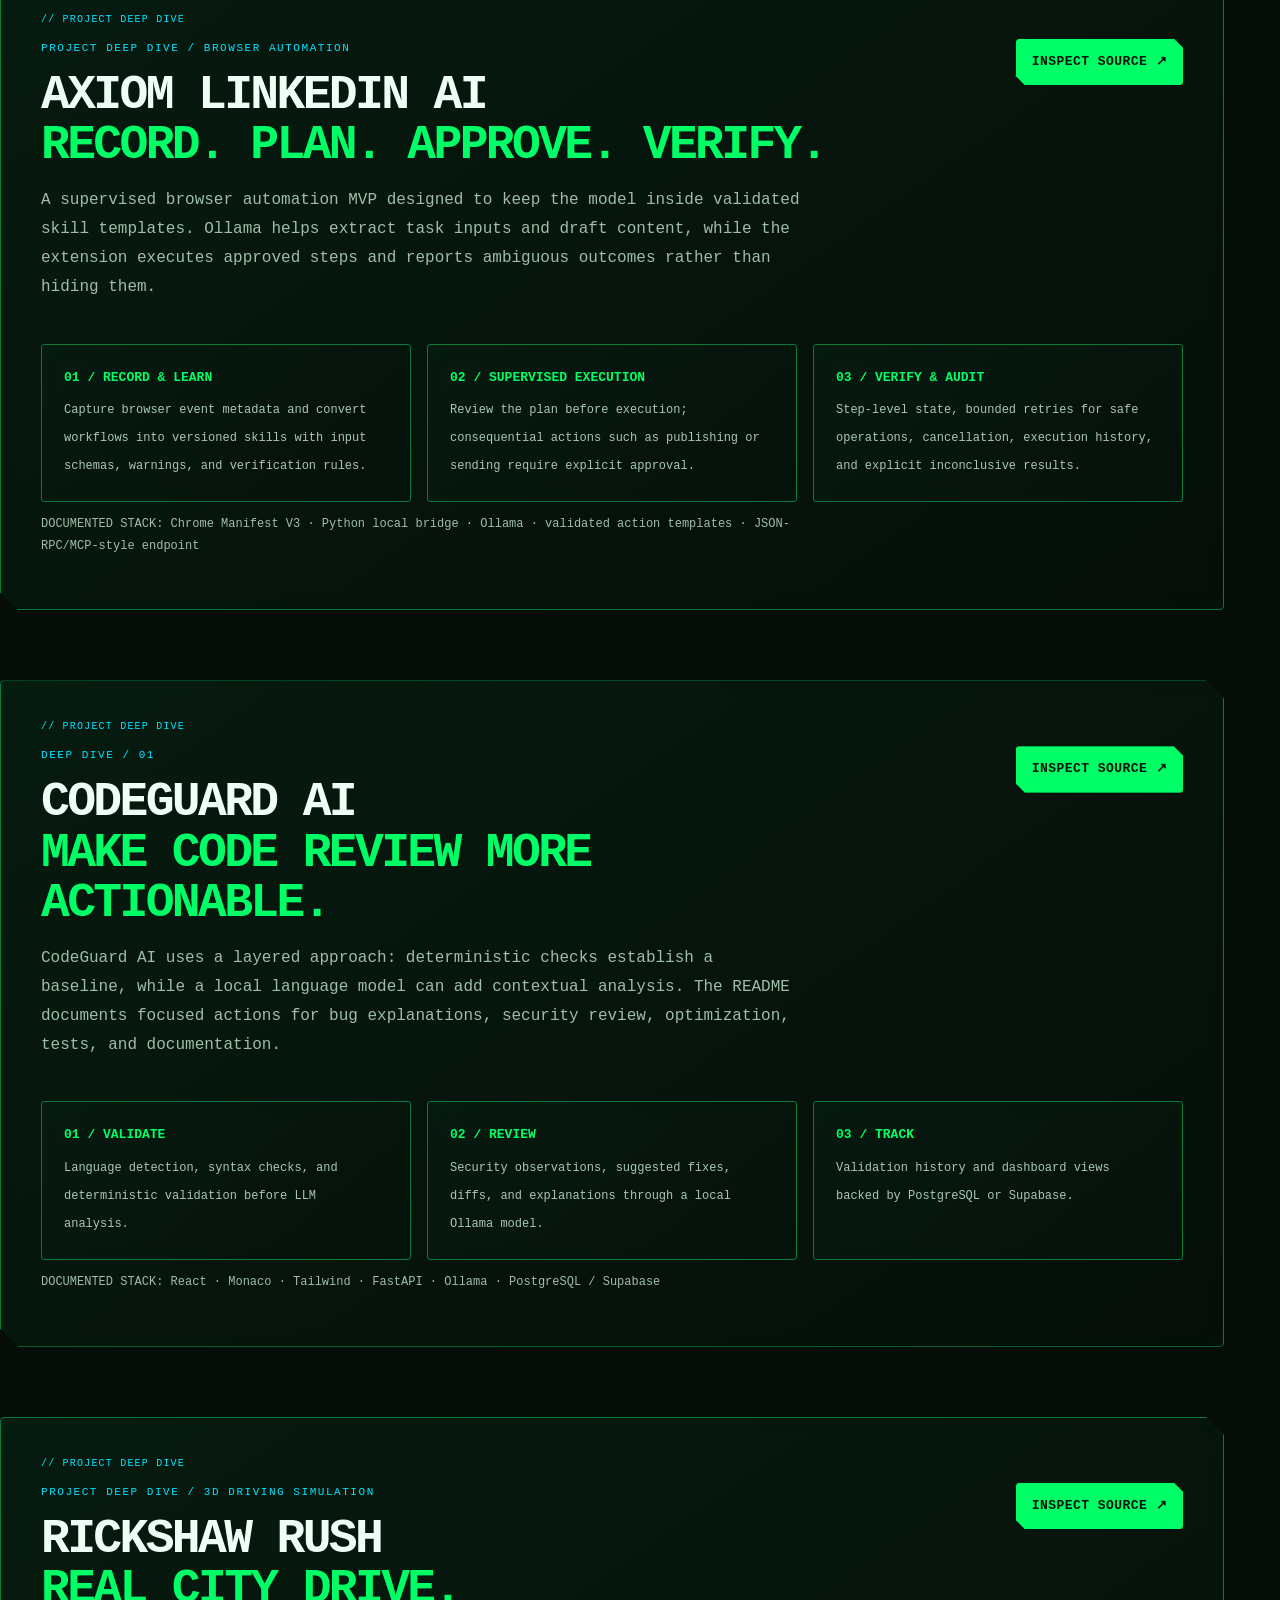
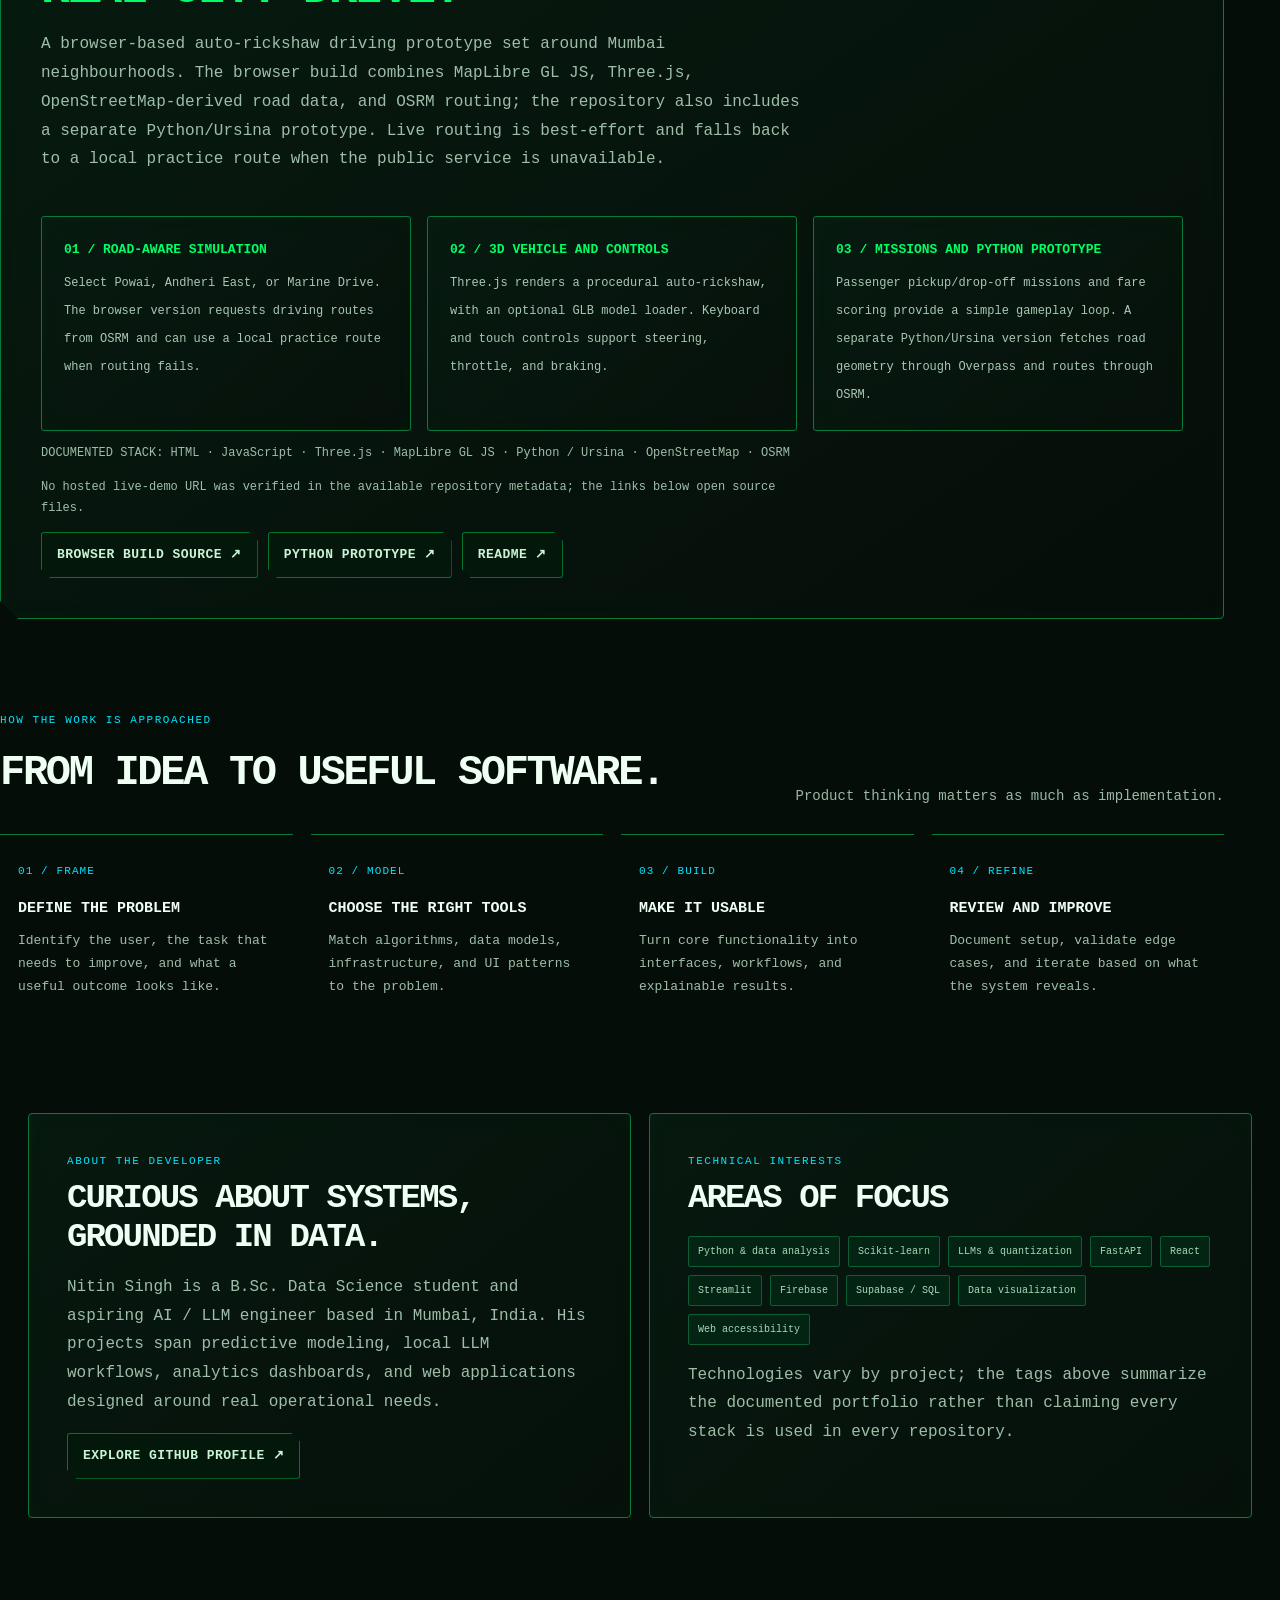
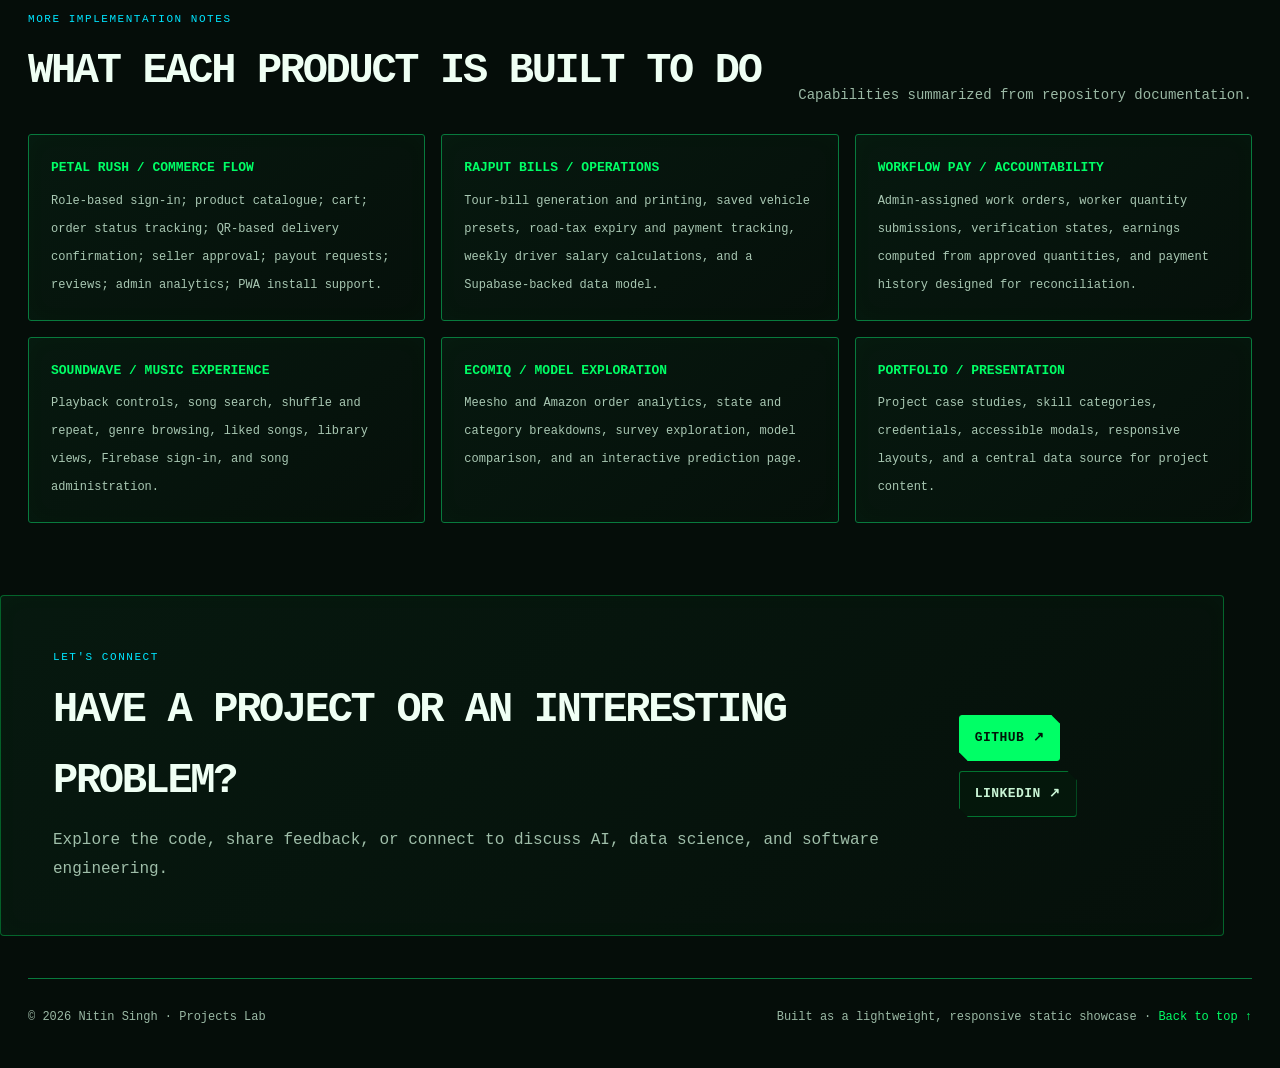
==== commit c6fe69c7: "Showcase Rickshaw Rush project in Projects Lab" ====
--- a/projects-showcase.html
+++ b/projects-showcase.html
@@ -247,9 +247,15 @@
 <p class="desc">A Windows-first Python bot that connects Teams-compatible chat to local Ollama or an OpenAI-compatible Chat Completions API, with setup scripts, configuration checks, connectivity tests, and an optional development tunnel.</p>
 <div class="chips"><span class="chip">Python 3.12+</span><span class="chip">Teams SDK</span><span class="chip">Ollama</span><span class="chip">OpenAI-compatible API</span></div></div>
 <div class="card-foot"><a class="btn primary" href="https://github.com/ns-matrix/nxmatrix-teams-ai" target="_blank" rel="noreferrer">View repository ↗</a><a class="btn" href="https://github.com/ns-matrix/nxmatrix-teams-ai/blob/main/docs/index.html" target="_blank" rel="noreferrer">Project guide ↗</a></div></article>
-</div><div class="empty" id="empty">No projects match that search. Try a different keyword or filter.</div></section>
+<article class="card" data-category="web" data-search="rickshaw rush real city drive auto rickshaw three.js maplibre openstreetmap osrm python ursina mumbai powai andheri marine drive simulation">
+<div class="card-top"><div class="iconbox">🛺</div><span class="category">3D / Simulation</span></div>
+<div class="card-body"><h3>Rickshaw Rush — Real City Drive</h3><div class="subtitle">Browser-based auto-rickshaw driving simulation</div>
+<p class="desc">A Mumbai-inspired driving prototype with a procedural Three.js rickshaw, MapLibre map controls, OpenStreetMap-based road routing, keyboard/touch driving, passenger missions, and fare scoring. A separate Python/Ursina prototype is included.</p>
+<div class="chips"><span class="chip">Three.js</span><span class="chip">MapLibre GL JS</span><span class="chip">OpenStreetMap</span><span class="chip">OSRM</span><span class="chip">Python / Ursina</span></div></div>
+<div class="card-foot"><a class="btn primary" href="https://github.com/ns-matrix/rickshaw-rush" target="_blank" rel="noreferrer">View repository ↗</a><a class="btn" href="https://github.com/ns-matrix/rickshaw-rush#readme" target="_blank" rel="noreferrer">README ↗</a><a class="btn" href="https://github.com/ns-matrix/rickshaw-rush/blob/main/play/index.html" target="_blank" rel="noreferrer">Browser build source ↗</a><a class="btn" href="#rickshaw-rush-details">Details ↓</a></div></article></div><div class="empty" id="empty">No projects match that search. Try a different keyword or filter.</div></section>
 <section class="wrap feature" id="axiom-linkedin-details"><div class="feature-head"><div><div class="eyebrow">Project deep dive / browser automation</div><h2>Axiom LinkedIn AI<br><span style="color:var(--lime)">Record. Plan. Approve. Verify.</span></h2><p>A supervised browser automation MVP designed to keep the model inside validated skill templates. Ollama helps extract task inputs and draft content, while the extension executes approved steps and reports ambiguous outcomes rather than hiding them.</p></div><a class="btn primary" href="https://github.com/ns-matrix/axiom-linkedin-ai" target="_blank" rel="noreferrer">Inspect source ↗</a></div><div class="feature-grid"><div class="feature-item"><b>01 / Record & learn</b><span>Capture browser event metadata and convert workflows into versioned skills with input schemas, warnings, and verification rules.</span></div><div class="feature-item"><b>02 / Supervised execution</b><span>Review the plan before execution; consequential actions such as publishing or sending require explicit approval.</span></div><div class="feature-item"><b>03 / Verify & audit</b><span>Step-level state, bounded retries for safe operations, cancellation, execution history, and explicit inconclusive results.</span></div></div><p class="mono" style="font-size:12px">DOCUMENTED STACK: Chrome Manifest V3 · Python local bridge · Ollama · validated action templates · JSON-RPC/MCP-style endpoint</p></section>
 <section class="wrap feature" id="codeguard-details"><div class="feature-head"><div><div class="eyebrow">Deep dive / 01</div><h2>CodeGuard AI<br><span style="color:var(--lime)">Make code review more actionable.</span></h2><p>CodeGuard AI uses a layered approach: deterministic checks establish a baseline, while a local language model can add contextual analysis. The README documents focused actions for bug explanations, security review, optimization, tests, and documentation.</p></div><a class="btn primary" href="https://github.com/ns-matrix/codeguard-ai" target="_blank" rel="noreferrer">Inspect source ↗</a></div><div class="feature-grid"><div class="feature-item"><b>01 / Validate</b><span>Language detection, syntax checks, and deterministic validation before LLM analysis.</span></div><div class="feature-item"><b>02 / Review</b><span>Security observations, suggested fixes, diffs, and explanations through a local Ollama model.</span></div><div class="feature-item"><b>03 / Track</b><span>Validation history and dashboard views backed by PostgreSQL or Supabase.</span></div></div><p class="mono" style="font-size:12px">DOCUMENTED STACK: React · Monaco · Tailwind · FastAPI · Ollama · PostgreSQL / Supabase</p></section>
+<section class="wrap feature" id="rickshaw-rush-details"><div class="feature-head"><div><div class="eyebrow">Project deep dive / 3D driving simulation</div><h2>Rickshaw Rush<br><span style="color:var(--lime)">Real City Drive.</span></h2><p>A browser-based auto-rickshaw driving prototype set around Mumbai neighbourhoods. The browser build combines MapLibre GL JS, Three.js, OpenStreetMap-derived road data, and OSRM routing; the repository also includes a separate Python/Ursina prototype. Live routing is best-effort and falls back to a local practice route when the public service is unavailable.</p></div><a class="btn primary" href="https://github.com/ns-matrix/rickshaw-rush" target="_blank" rel="noreferrer">Inspect source ↗</a></div><div class="feature-grid"><div class="feature-item"><b>01 / Road-aware simulation</b><span>Select Powai, Andheri East, or Marine Drive. The browser version requests driving routes from OSRM and can use a local practice route when routing fails.</span></div><div class="feature-item"><b>02 / 3D vehicle and controls</b><span>Three.js renders a procedural auto-rickshaw, with an optional GLB model loader. Keyboard and touch controls support steering, throttle, and braking.</span></div><div class="feature-item"><b>03 / Missions and Python prototype</b><span>Passenger pickup/drop-off missions and fare scoring provide a simple gameplay loop. A separate Python/Ursina version fetches road geometry through Overpass and routes through OSRM.</span></div></div><p class="mono" style="font-size:12px">DOCUMENTED STACK: HTML · JavaScript · Three.js · MapLibre GL JS · Python / Ursina · OpenStreetMap · OSRM</p><p class="mono" style="font-size:12px">No hosted live-demo URL was verified in the available repository metadata; the links below open source files.</p><div style="display:flex;gap:10px;flex-wrap:wrap"><a class="btn" href="https://github.com/ns-matrix/rickshaw-rush/blob/main/play/index.html" target="_blank" rel="noreferrer">Browser build source ↗</a><a class="btn" href="https://github.com/ns-matrix/rickshaw-rush/blob/main/python-3d/main.py" target="_blank" rel="noreferrer">Python prototype ↗</a><a class="btn" href="https://github.com/ns-matrix/rickshaw-rush#readme" target="_blank" rel="noreferrer">README ↗</a></div></section>
 <section class="wrap process" id="approach"><div class="section-heading"><div><div class="eyebrow">How the work is approached</div><h2>From idea to useful software.</h2></div><p>Product thinking matters as much as implementation.</p></div><div class="process-grid"><div class="process-item"><span class="number">01 / FRAME</span><h3>Define the problem</h3><p>Identify the user, the task that needs to improve, and what a useful outcome looks like.</p></div><div class="process-item"><span class="number">02 / MODEL</span><h3>Choose the right tools</h3><p>Match algorithms, data models, infrastructure, and UI patterns to the problem.</p></div><div class="process-item"><span class="number">03 / BUILD</span><h3>Make it usable</h3><p>Turn core functionality into interfaces, workflows, and explainable results.</p></div><div class="process-item"><span class="number">04 / REFINE</span><h3>Review and improve</h3><p>Document setup, validate edge cases, and iterate based on what the system reveals.</p></div></div></section>
 <section class="wrap" id="about"><div class="about"><div class="about-panel"><div class="eyebrow">About the developer</div><h2>Curious about systems, grounded in data.</h2><p>Nitin Singh is a B.Sc. Data Science student and aspiring AI / LLM engineer based in Mumbai, India. His projects span predictive modeling, local LLM workflows, analytics dashboards, and web applications designed around real operational needs.</p><a class="btn" href="https://github.com/ns-matrix" target="_blank" rel="noreferrer">Explore GitHub profile ↗</a></div><div class="about-panel"><div class="eyebrow">Technical interests</div><h2>Areas of focus</h2><div class="chips"><span class="chip">Python & data analysis</span><span class="chip">Scikit-learn</span><span class="chip">LLMs & quantization</span><span class="chip">FastAPI</span><span class="chip">React</span><span class="chip">Streamlit</span><span class="chip">Firebase</span><span class="chip">Supabase / SQL</span><span class="chip">Data visualization</span><span class="chip">Web accessibility</span></div><p>Technologies vary by project; the tags above summarize the documented portfolio rather than claiming every stack is used in every repository.</p></div></div></section>
 <section class="wrap" id="project-details"><div class="section-heading"><div><div class="eyebrow">More implementation notes</div><h2>What each product is built to do</h2></div><p>Capabilities summarized from repository documentation.</p></div>
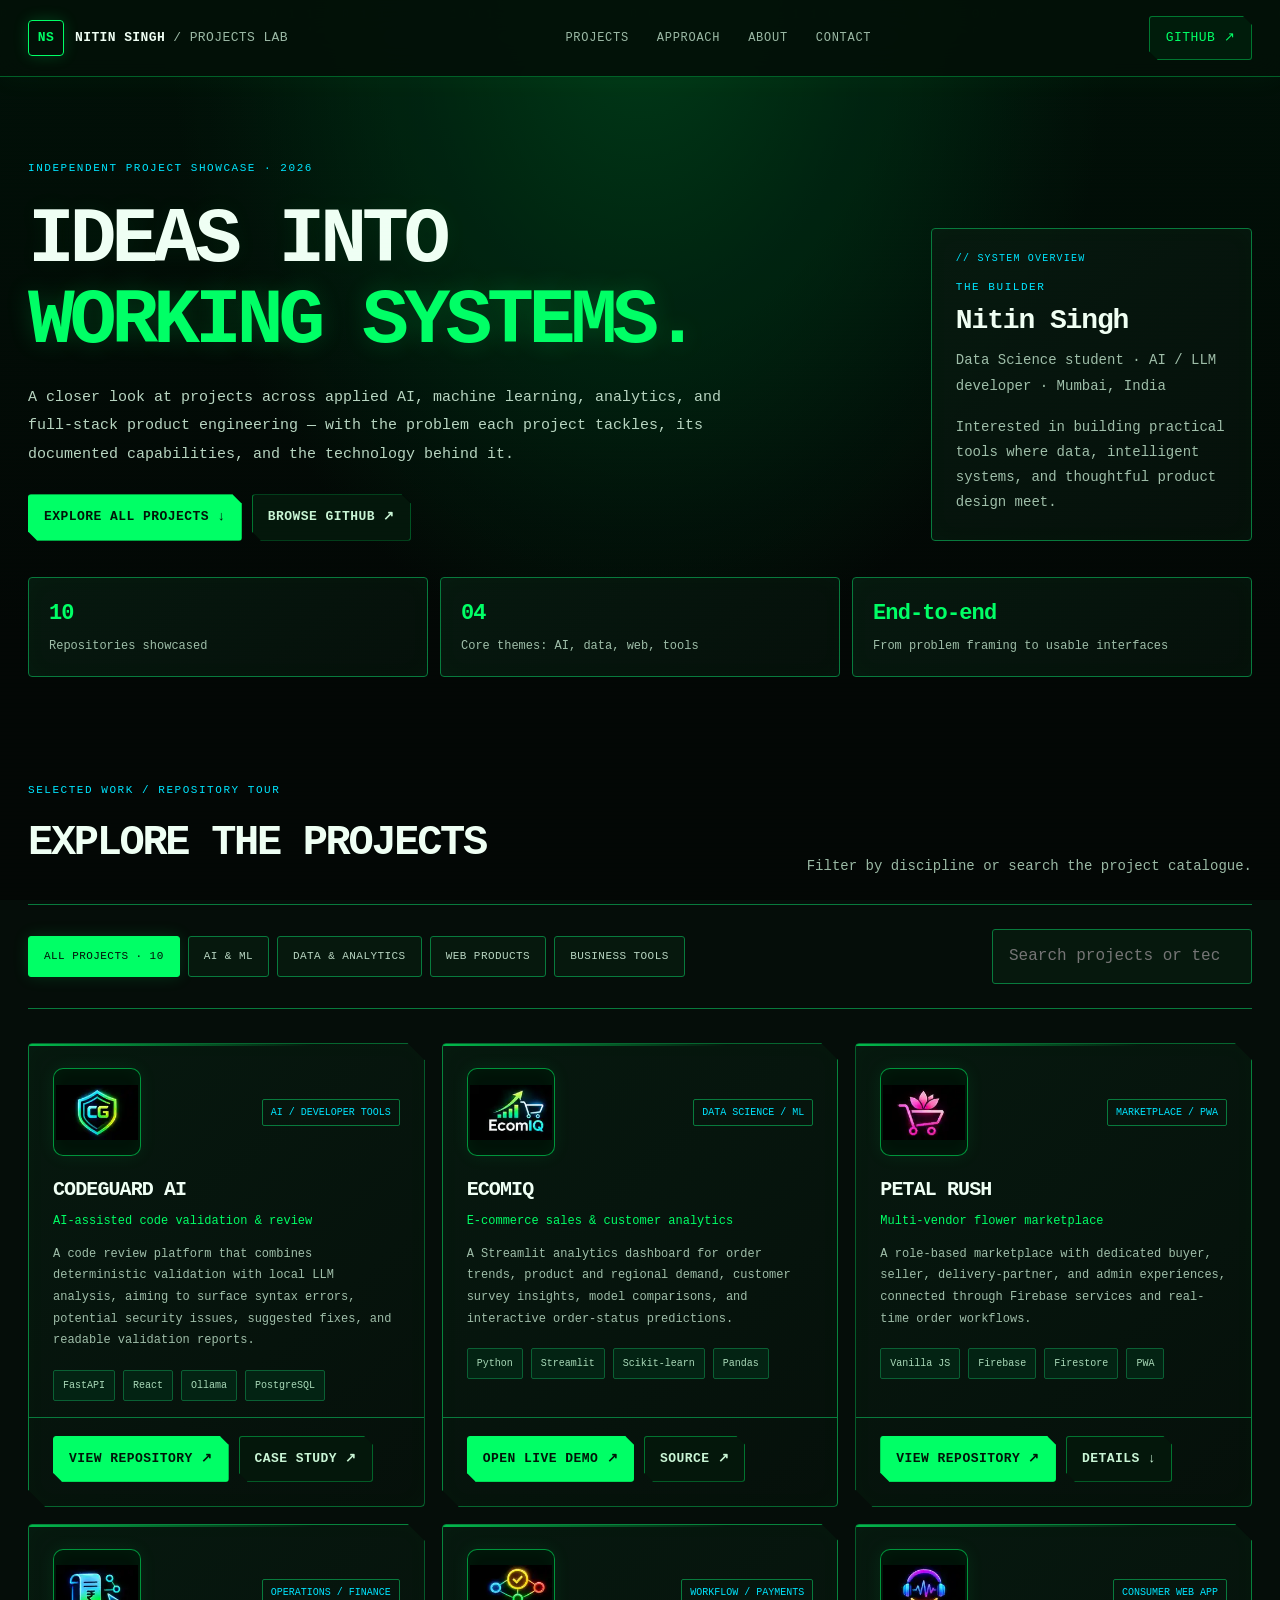
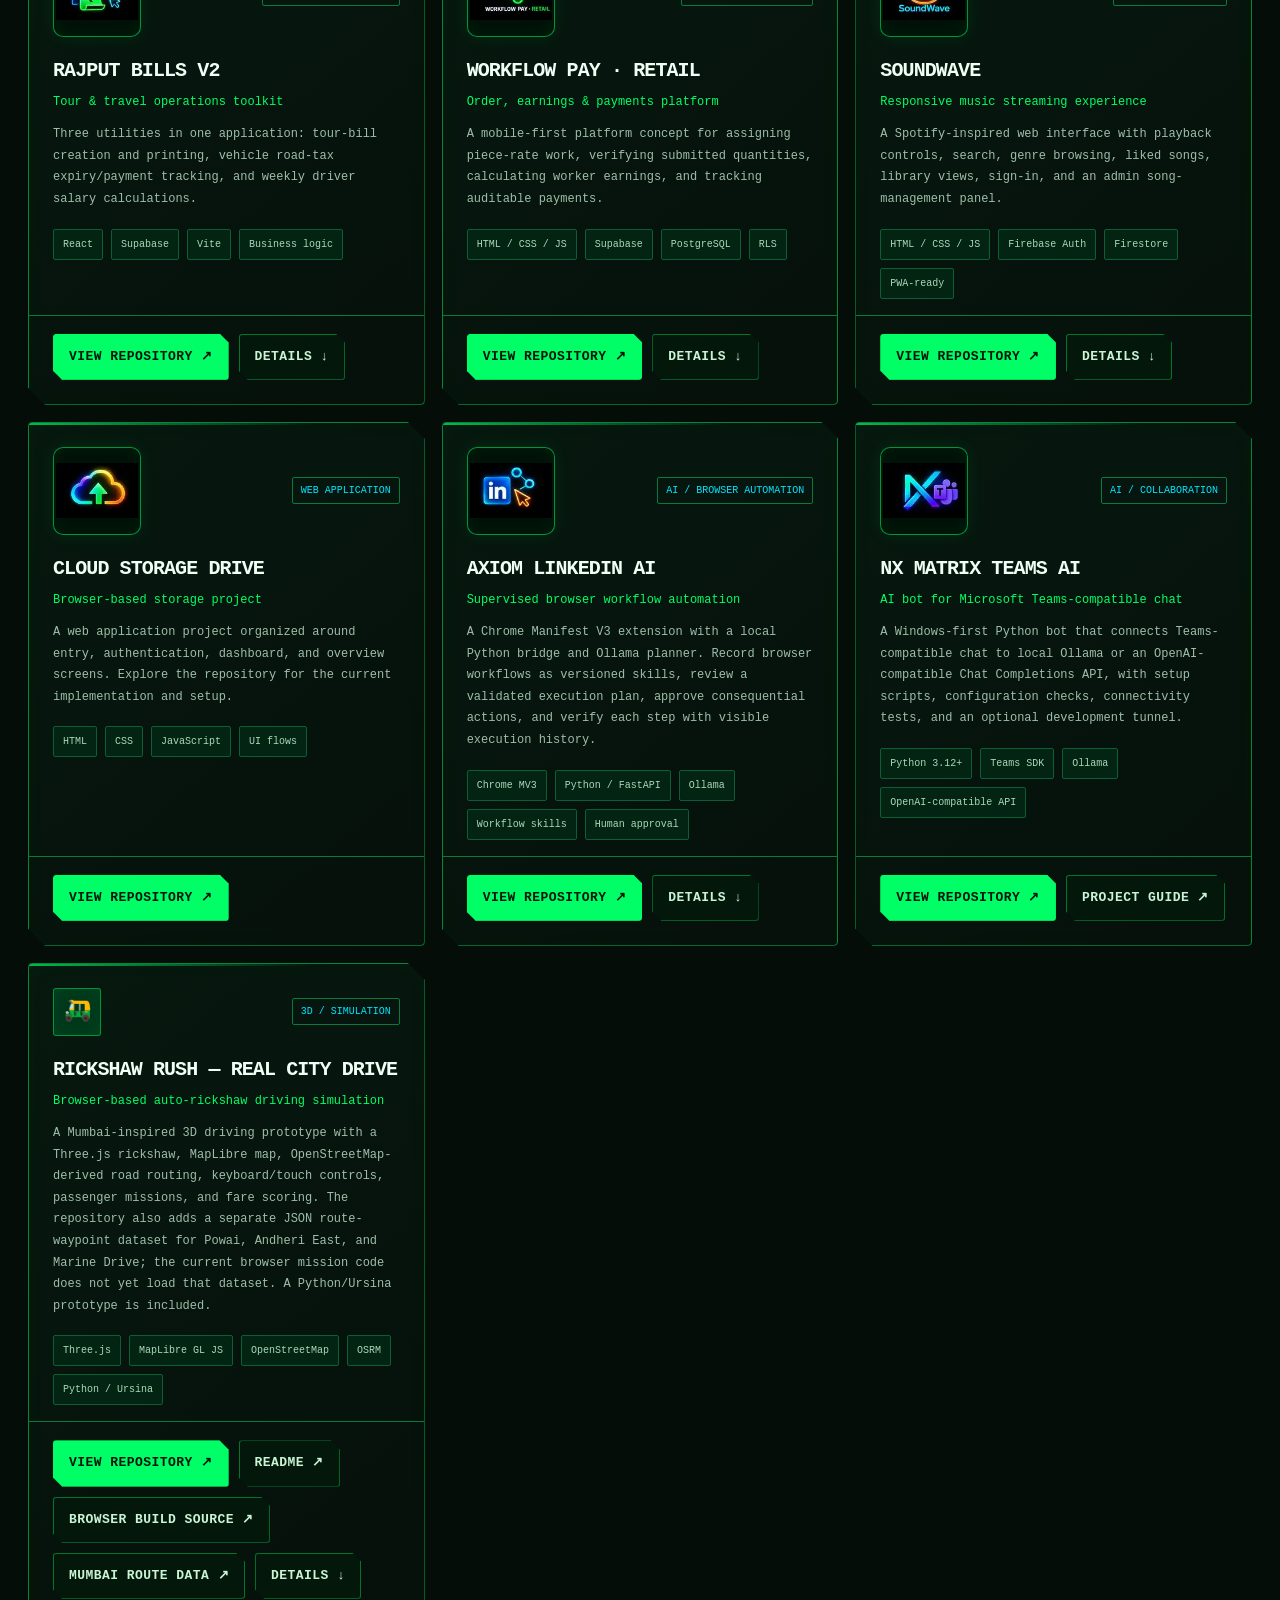
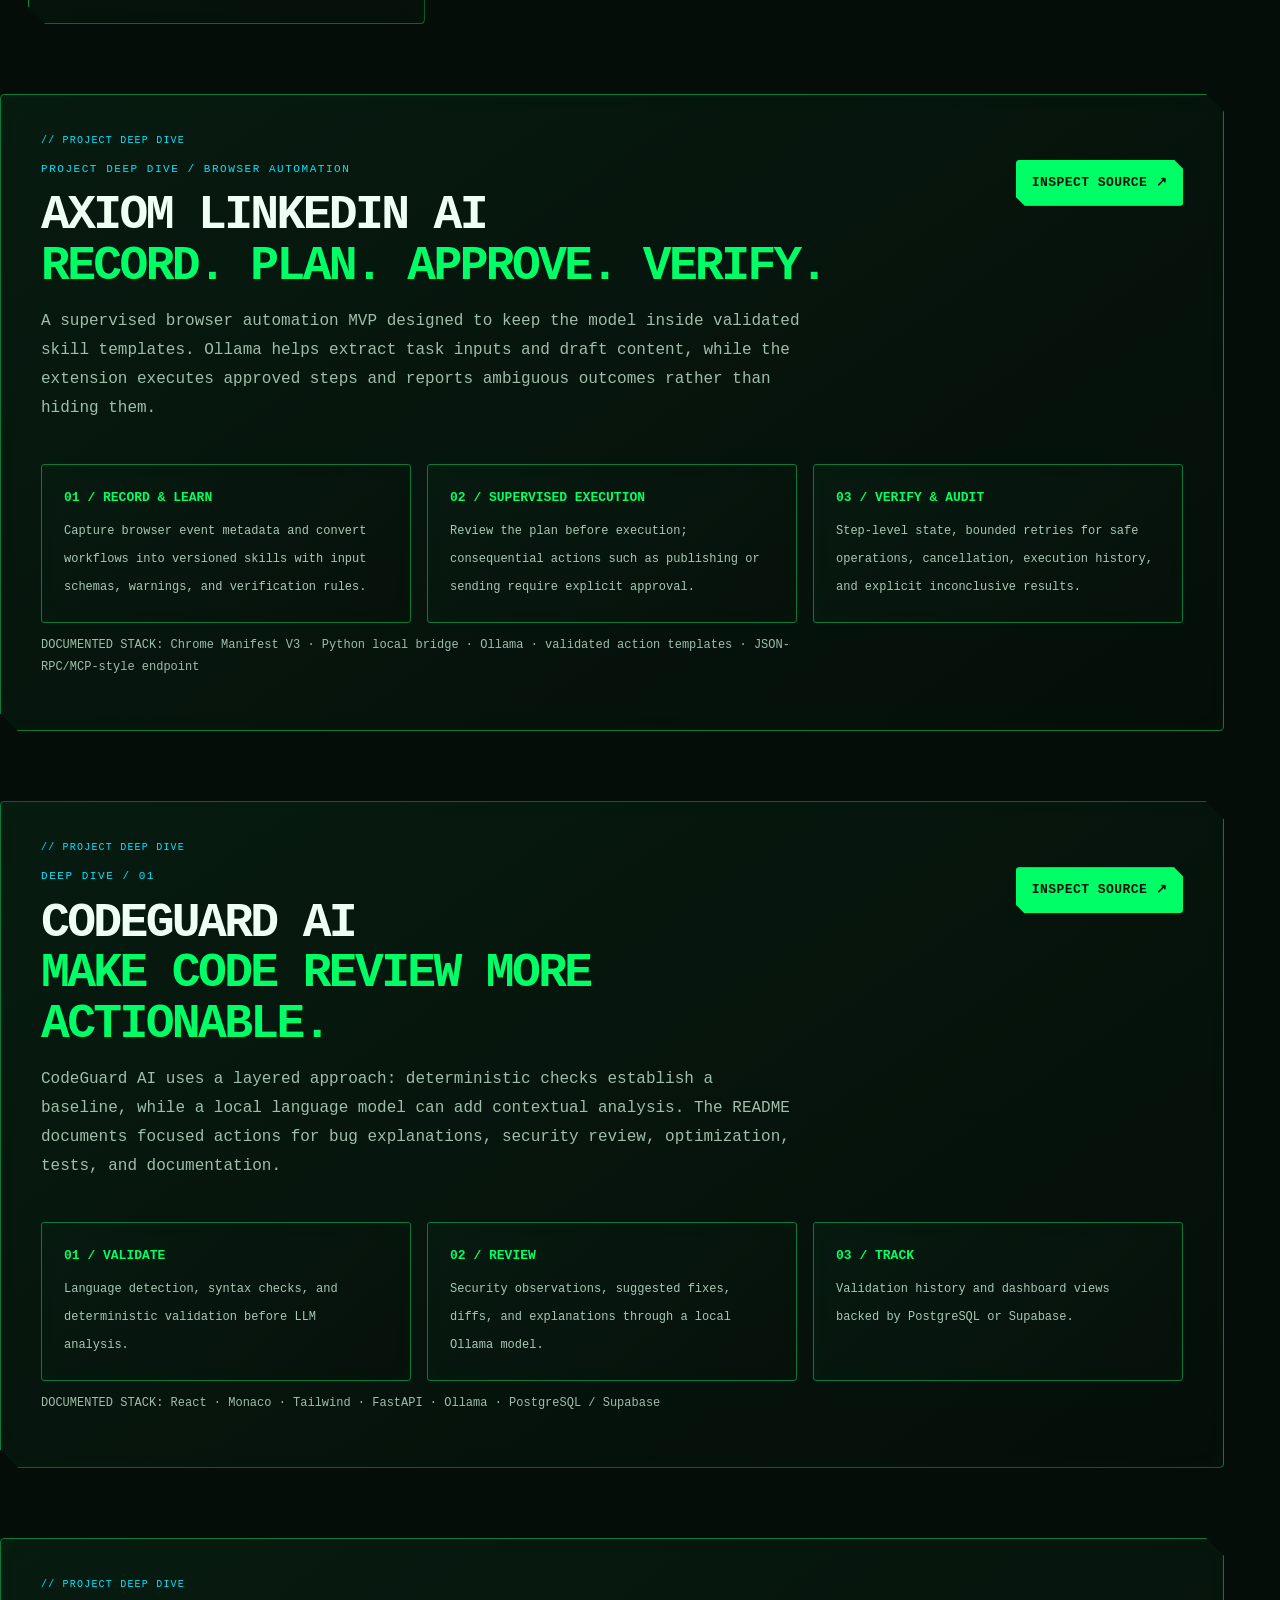
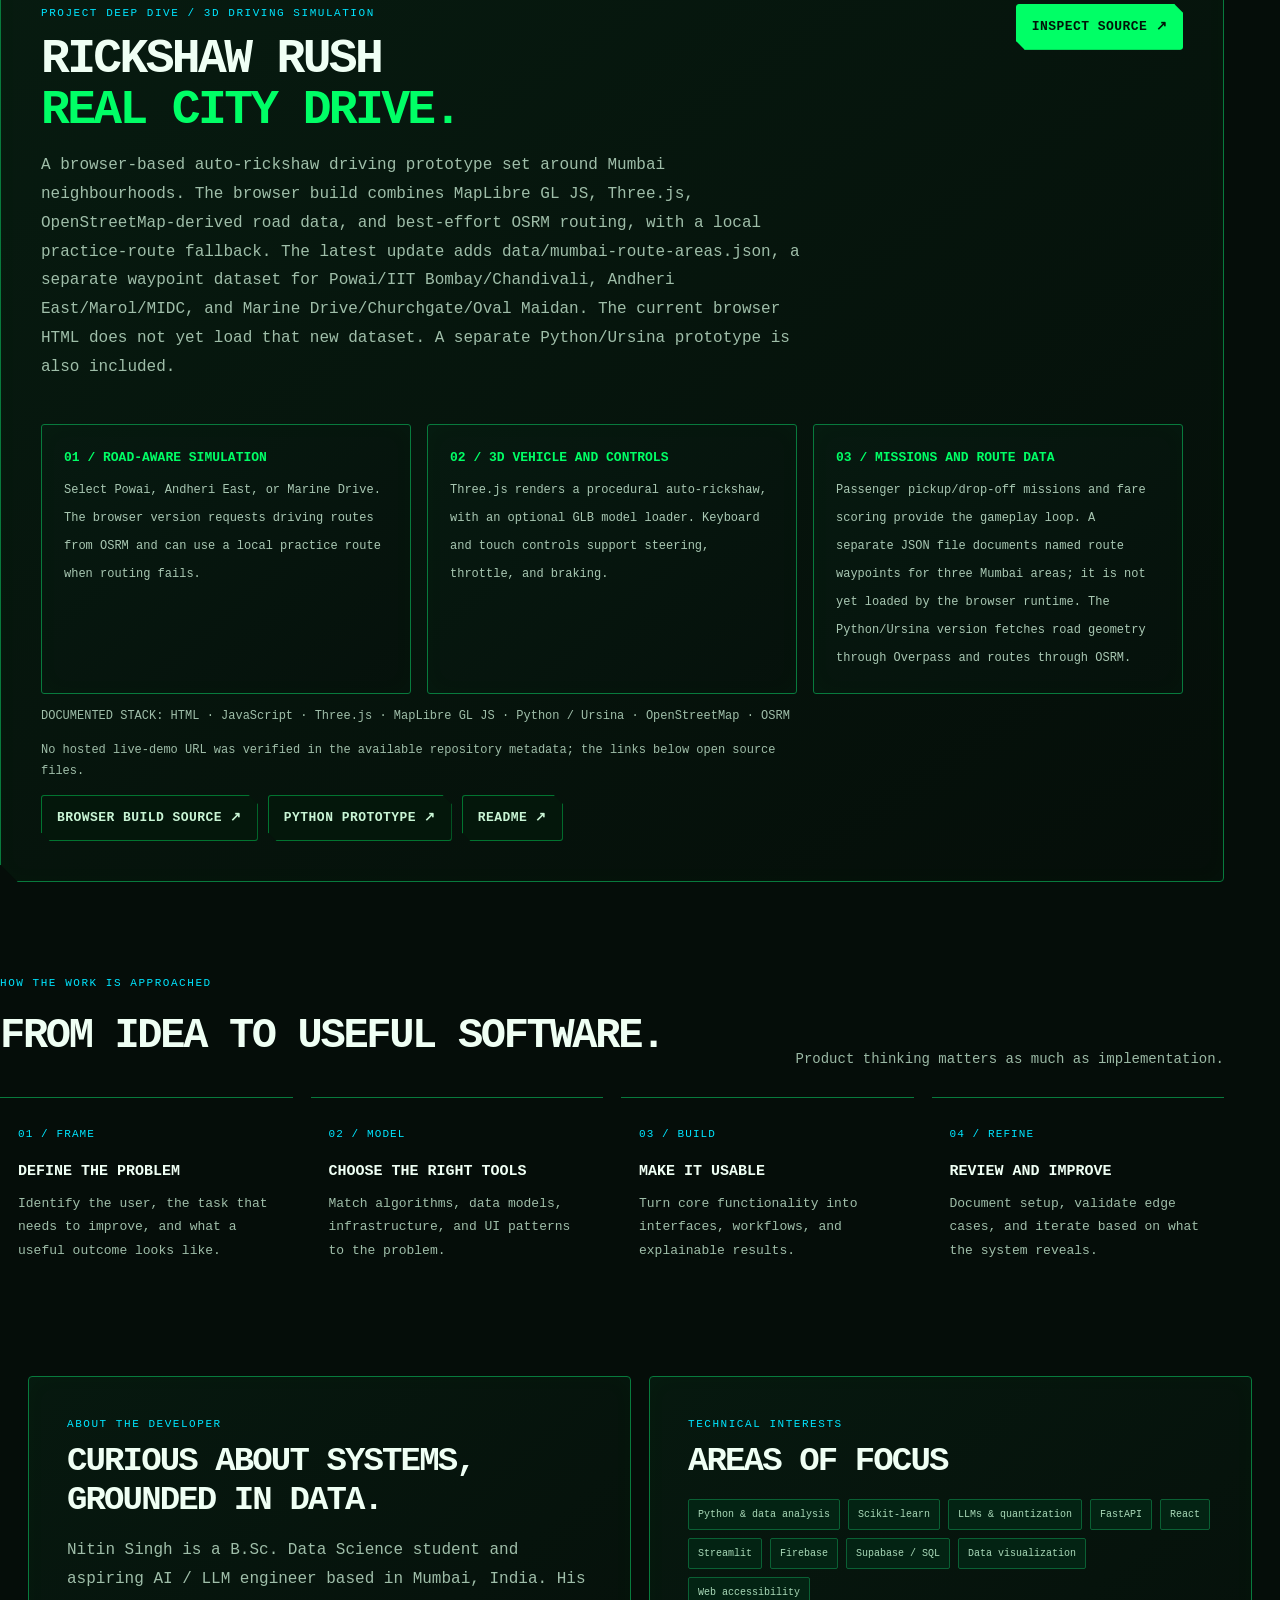
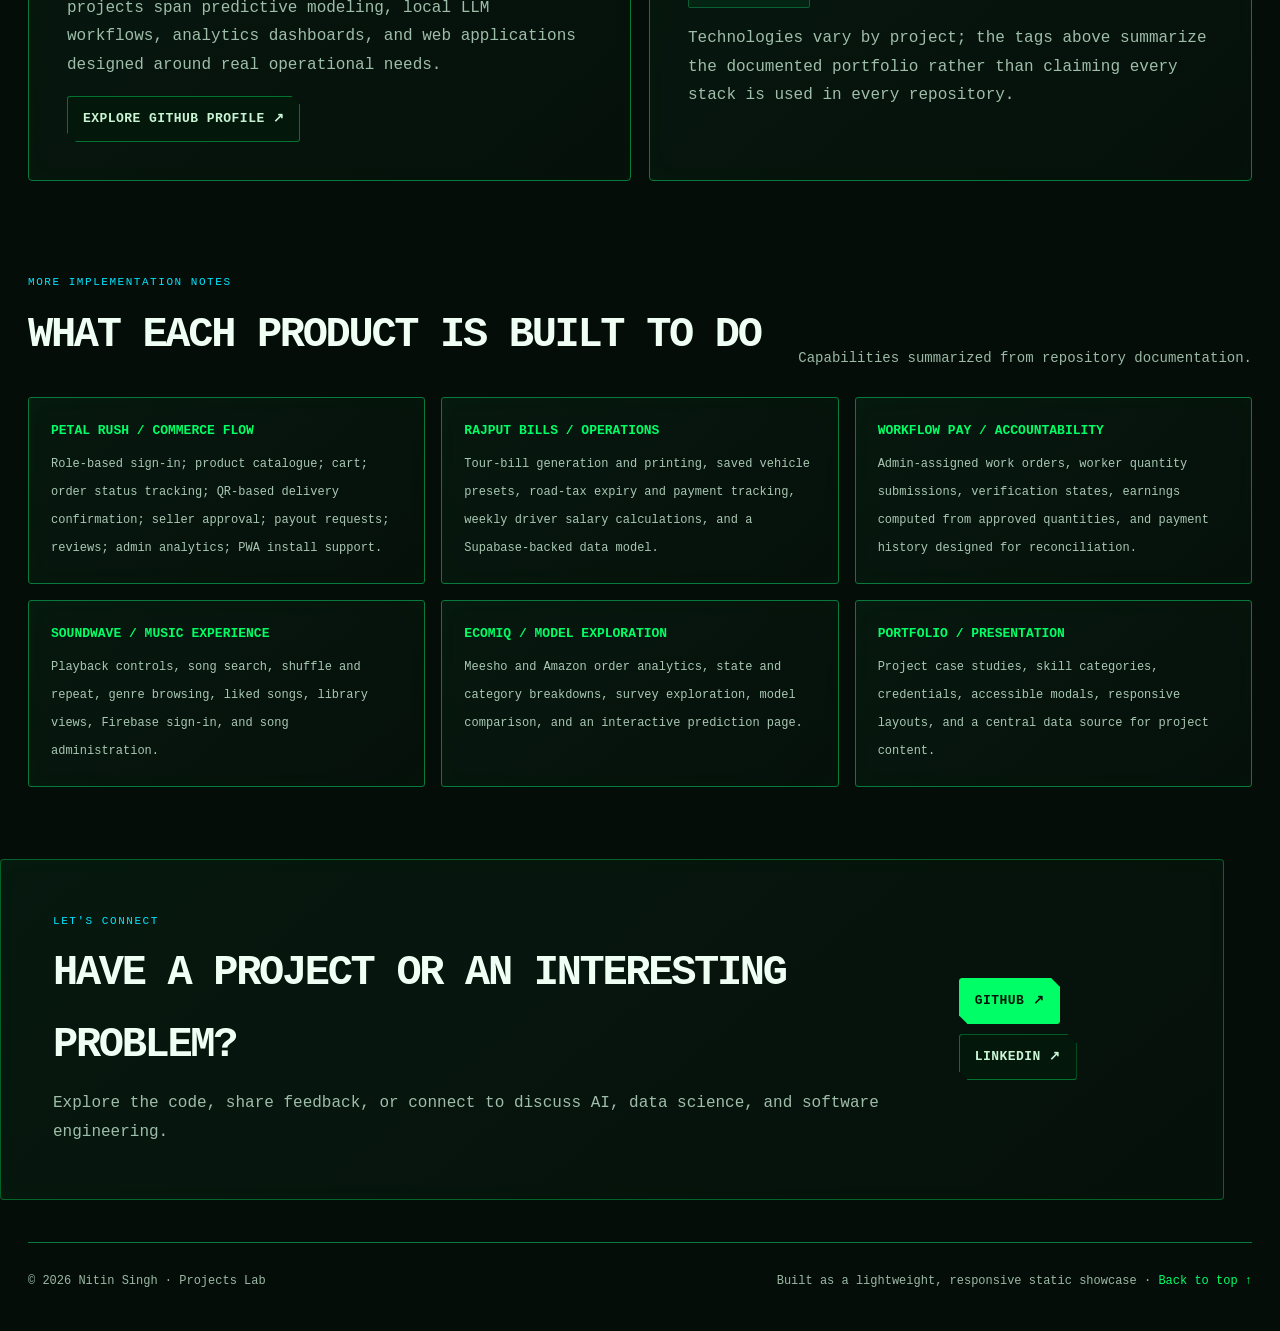
==== commit 5da20af6: "Document Rickshaw Rush route waypoint dataset" ====
--- a/projects-showcase.html
+++ b/projects-showcase.html
@@ -247,15 +247,15 @@
 <p class="desc">A Windows-first Python bot that connects Teams-compatible chat to local Ollama or an OpenAI-compatible Chat Completions API, with setup scripts, configuration checks, connectivity tests, and an optional development tunnel.</p>
 <div class="chips"><span class="chip">Python 3.12+</span><span class="chip">Teams SDK</span><span class="chip">Ollama</span><span class="chip">OpenAI-compatible API</span></div></div>
 <div class="card-foot"><a class="btn primary" href="https://github.com/ns-matrix/nxmatrix-teams-ai" target="_blank" rel="noreferrer">View repository ↗</a><a class="btn" href="https://github.com/ns-matrix/nxmatrix-teams-ai/blob/main/docs/index.html" target="_blank" rel="noreferrer">Project guide ↗</a></div></article>
-<article class="card" data-category="web" data-search="rickshaw rush real city drive auto rickshaw three.js maplibre openstreetmap osrm python ursina mumbai powai andheri marine drive simulation">
+<article class="card" data-category="web" data-search="rickshaw rush real city drive auto rickshaw three.js maplibre openstreetmap osrm python ursina mumbai powai iit bombay chandivali andheri marol midc marine drive churchgate oval maidan route waypoint json simulation">
 <div class="card-top"><div class="iconbox">🛺</div><span class="category">3D / Simulation</span></div>
 <div class="card-body"><h3>Rickshaw Rush — Real City Drive</h3><div class="subtitle">Browser-based auto-rickshaw driving simulation</div>
-<p class="desc">A Mumbai-inspired driving prototype with a procedural Three.js rickshaw, MapLibre map controls, OpenStreetMap-based road routing, keyboard/touch driving, passenger missions, and fare scoring. A separate Python/Ursina prototype is included.</p>
+<p class="desc">A Mumbai-inspired 3D driving prototype with a Three.js rickshaw, MapLibre map, OpenStreetMap-derived road routing, keyboard/touch controls, passenger missions, and fare scoring. The repository also adds a separate JSON route-waypoint dataset for Powai, Andheri East, and Marine Drive; the current browser mission code does not yet load that dataset. A Python/Ursina prototype is included.</p>
 <div class="chips"><span class="chip">Three.js</span><span class="chip">MapLibre GL JS</span><span class="chip">OpenStreetMap</span><span class="chip">OSRM</span><span class="chip">Python / Ursina</span></div></div>
-<div class="card-foot"><a class="btn primary" href="https://github.com/ns-matrix/rickshaw-rush" target="_blank" rel="noreferrer">View repository ↗</a><a class="btn" href="https://github.com/ns-matrix/rickshaw-rush#readme" target="_blank" rel="noreferrer">README ↗</a><a class="btn" href="https://github.com/ns-matrix/rickshaw-rush/blob/main/play/index.html" target="_blank" rel="noreferrer">Browser build source ↗</a><a class="btn" href="#rickshaw-rush-details">Details ↓</a></div></article></div><div class="empty" id="empty">No projects match that search. Try a different keyword or filter.</div></section>
+<div class="card-foot"><a class="btn primary" href="https://github.com/ns-matrix/rickshaw-rush" target="_blank" rel="noreferrer">View repository ↗</a><a class="btn" href="https://github.com/ns-matrix/rickshaw-rush#readme" target="_blank" rel="noreferrer">README ↗</a><a class="btn" href="https://github.com/ns-matrix/rickshaw-rush/blob/main/play/index.html" target="_blank" rel="noreferrer">Browser build source ↗</a><a class="btn" href="https://github.com/ns-matrix/rickshaw-rush/blob/main/data/mumbai-route-areas.json" target="_blank" rel="noreferrer">Mumbai route data ↗</a><a class="btn" href="#rickshaw-rush-details">Details ↓</a></div></article></div><div class="empty" id="empty">No projects match that search. Try a different keyword or filter.</div></section>
 <section class="wrap feature" id="axiom-linkedin-details"><div class="feature-head"><div><div class="eyebrow">Project deep dive / browser automation</div><h2>Axiom LinkedIn AI<br><span style="color:var(--lime)">Record. Plan. Approve. Verify.</span></h2><p>A supervised browser automation MVP designed to keep the model inside validated skill templates. Ollama helps extract task inputs and draft content, while the extension executes approved steps and reports ambiguous outcomes rather than hiding them.</p></div><a class="btn primary" href="https://github.com/ns-matrix/axiom-linkedin-ai" target="_blank" rel="noreferrer">Inspect source ↗</a></div><div class="feature-grid"><div class="feature-item"><b>01 / Record & learn</b><span>Capture browser event metadata and convert workflows into versioned skills with input schemas, warnings, and verification rules.</span></div><div class="feature-item"><b>02 / Supervised execution</b><span>Review the plan before execution; consequential actions such as publishing or sending require explicit approval.</span></div><div class="feature-item"><b>03 / Verify & audit</b><span>Step-level state, bounded retries for safe operations, cancellation, execution history, and explicit inconclusive results.</span></div></div><p class="mono" style="font-size:12px">DOCUMENTED STACK: Chrome Manifest V3 · Python local bridge · Ollama · validated action templates · JSON-RPC/MCP-style endpoint</p></section>
 <section class="wrap feature" id="codeguard-details"><div class="feature-head"><div><div class="eyebrow">Deep dive / 01</div><h2>CodeGuard AI<br><span style="color:var(--lime)">Make code review more actionable.</span></h2><p>CodeGuard AI uses a layered approach: deterministic checks establish a baseline, while a local language model can add contextual analysis. The README documents focused actions for bug explanations, security review, optimization, tests, and documentation.</p></div><a class="btn primary" href="https://github.com/ns-matrix/codeguard-ai" target="_blank" rel="noreferrer">Inspect source ↗</a></div><div class="feature-grid"><div class="feature-item"><b>01 / Validate</b><span>Language detection, syntax checks, and deterministic validation before LLM analysis.</span></div><div class="feature-item"><b>02 / Review</b><span>Security observations, suggested fixes, diffs, and explanations through a local Ollama model.</span></div><div class="feature-item"><b>03 / Track</b><span>Validation history and dashboard views backed by PostgreSQL or Supabase.</span></div></div><p class="mono" style="font-size:12px">DOCUMENTED STACK: React · Monaco · Tailwind · FastAPI · Ollama · PostgreSQL / Supabase</p></section>
-<section class="wrap feature" id="rickshaw-rush-details"><div class="feature-head"><div><div class="eyebrow">Project deep dive / 3D driving simulation</div><h2>Rickshaw Rush<br><span style="color:var(--lime)">Real City Drive.</span></h2><p>A browser-based auto-rickshaw driving prototype set around Mumbai neighbourhoods. The browser build combines MapLibre GL JS, Three.js, OpenStreetMap-derived road data, and OSRM routing; the repository also includes a separate Python/Ursina prototype. Live routing is best-effort and falls back to a local practice route when the public service is unavailable.</p></div><a class="btn primary" href="https://github.com/ns-matrix/rickshaw-rush" target="_blank" rel="noreferrer">Inspect source ↗</a></div><div class="feature-grid"><div class="feature-item"><b>01 / Road-aware simulation</b><span>Select Powai, Andheri East, or Marine Drive. The browser version requests driving routes from OSRM and can use a local practice route when routing fails.</span></div><div class="feature-item"><b>02 / 3D vehicle and controls</b><span>Three.js renders a procedural auto-rickshaw, with an optional GLB model loader. Keyboard and touch controls support steering, throttle, and braking.</span></div><div class="feature-item"><b>03 / Missions and Python prototype</b><span>Passenger pickup/drop-off missions and fare scoring provide a simple gameplay loop. A separate Python/Ursina version fetches road geometry through Overpass and routes through OSRM.</span></div></div><p class="mono" style="font-size:12px">DOCUMENTED STACK: HTML · JavaScript · Three.js · MapLibre GL JS · Python / Ursina · OpenStreetMap · OSRM</p><p class="mono" style="font-size:12px">No hosted live-demo URL was verified in the available repository metadata; the links below open source files.</p><div style="display:flex;gap:10px;flex-wrap:wrap"><a class="btn" href="https://github.com/ns-matrix/rickshaw-rush/blob/main/play/index.html" target="_blank" rel="noreferrer">Browser build source ↗</a><a class="btn" href="https://github.com/ns-matrix/rickshaw-rush/blob/main/python-3d/main.py" target="_blank" rel="noreferrer">Python prototype ↗</a><a class="btn" href="https://github.com/ns-matrix/rickshaw-rush#readme" target="_blank" rel="noreferrer">README ↗</a></div></section>
+<section class="wrap feature" id="rickshaw-rush-details"><div class="feature-head"><div><div class="eyebrow">Project deep dive / 3D driving simulation</div><h2>Rickshaw Rush<br><span style="color:var(--lime)">Real City Drive.</span></h2><p>A browser-based auto-rickshaw driving prototype set around Mumbai neighbourhoods. The browser build combines MapLibre GL JS, Three.js, OpenStreetMap-derived road data, and best-effort OSRM routing, with a local practice-route fallback. The latest update adds <code>data/mumbai-route-areas.json</code>, a separate waypoint dataset for Powai/IIT Bombay/Chandivali, Andheri East/Marol/MIDC, and Marine Drive/Churchgate/Oval Maidan. The current browser HTML does not yet load that new dataset. A separate Python/Ursina prototype is also included.</p></div><a class="btn primary" href="https://github.com/ns-matrix/rickshaw-rush" target="_blank" rel="noreferrer">Inspect source ↗</a></div><div class="feature-grid"><div class="feature-item"><b>01 / Road-aware simulation</b><span>Select Powai, Andheri East, or Marine Drive. The browser version requests driving routes from OSRM and can use a local practice route when routing fails.</span></div><div class="feature-item"><b>02 / 3D vehicle and controls</b><span>Three.js renders a procedural auto-rickshaw, with an optional GLB model loader. Keyboard and touch controls support steering, throttle, and braking.</span></div><div class="feature-item"><b>03 / Missions and route data</b><span>Passenger pickup/drop-off missions and fare scoring provide the gameplay loop. A separate JSON file documents named route waypoints for three Mumbai areas; it is not yet loaded by the browser runtime. The Python/Ursina version fetches road geometry through Overpass and routes through OSRM.</span></div></div><p class="mono" style="font-size:12px">DOCUMENTED STACK: HTML · JavaScript · Three.js · MapLibre GL JS · Python / Ursina · OpenStreetMap · OSRM</p><p class="mono" style="font-size:12px">No hosted live-demo URL was verified in the available repository metadata; the links below open source files.</p><div style="display:flex;gap:10px;flex-wrap:wrap"><a class="btn" href="https://github.com/ns-matrix/rickshaw-rush/blob/main/play/index.html" target="_blank" rel="noreferrer">Browser build source ↗</a><a class="btn" href="https://github.com/ns-matrix/rickshaw-rush/blob/main/python-3d/main.py" target="_blank" rel="noreferrer">Python prototype ↗</a><a class="btn" href="https://github.com/ns-matrix/rickshaw-rush#readme" target="_blank" rel="noreferrer">README ↗</a></div></section>
 <section class="wrap process" id="approach"><div class="section-heading"><div><div class="eyebrow">How the work is approached</div><h2>From idea to useful software.</h2></div><p>Product thinking matters as much as implementation.</p></div><div class="process-grid"><div class="process-item"><span class="number">01 / FRAME</span><h3>Define the problem</h3><p>Identify the user, the task that needs to improve, and what a useful outcome looks like.</p></div><div class="process-item"><span class="number">02 / MODEL</span><h3>Choose the right tools</h3><p>Match algorithms, data models, infrastructure, and UI patterns to the problem.</p></div><div class="process-item"><span class="number">03 / BUILD</span><h3>Make it usable</h3><p>Turn core functionality into interfaces, workflows, and explainable results.</p></div><div class="process-item"><span class="number">04 / REFINE</span><h3>Review and improve</h3><p>Document setup, validate edge cases, and iterate based on what the system reveals.</p></div></div></section>
 <section class="wrap" id="about"><div class="about"><div class="about-panel"><div class="eyebrow">About the developer</div><h2>Curious about systems, grounded in data.</h2><p>Nitin Singh is a B.Sc. Data Science student and aspiring AI / LLM engineer based in Mumbai, India. His projects span predictive modeling, local LLM workflows, analytics dashboards, and web applications designed around real operational needs.</p><a class="btn" href="https://github.com/ns-matrix" target="_blank" rel="noreferrer">Explore GitHub profile ↗</a></div><div class="about-panel"><div class="eyebrow">Technical interests</div><h2>Areas of focus</h2><div class="chips"><span class="chip">Python & data analysis</span><span class="chip">Scikit-learn</span><span class="chip">LLMs & quantization</span><span class="chip">FastAPI</span><span class="chip">React</span><span class="chip">Streamlit</span><span class="chip">Firebase</span><span class="chip">Supabase / SQL</span><span class="chip">Data visualization</span><span class="chip">Web accessibility</span></div><p>Technologies vary by project; the tags above summarize the documented portfolio rather than claiming every stack is used in every repository.</p></div></div></section>
 <section class="wrap" id="project-details"><div class="section-heading"><div><div class="eyebrow">More implementation notes</div><h2>What each product is built to do</h2></div><p>Capabilities summarized from repository documentation.</p></div>
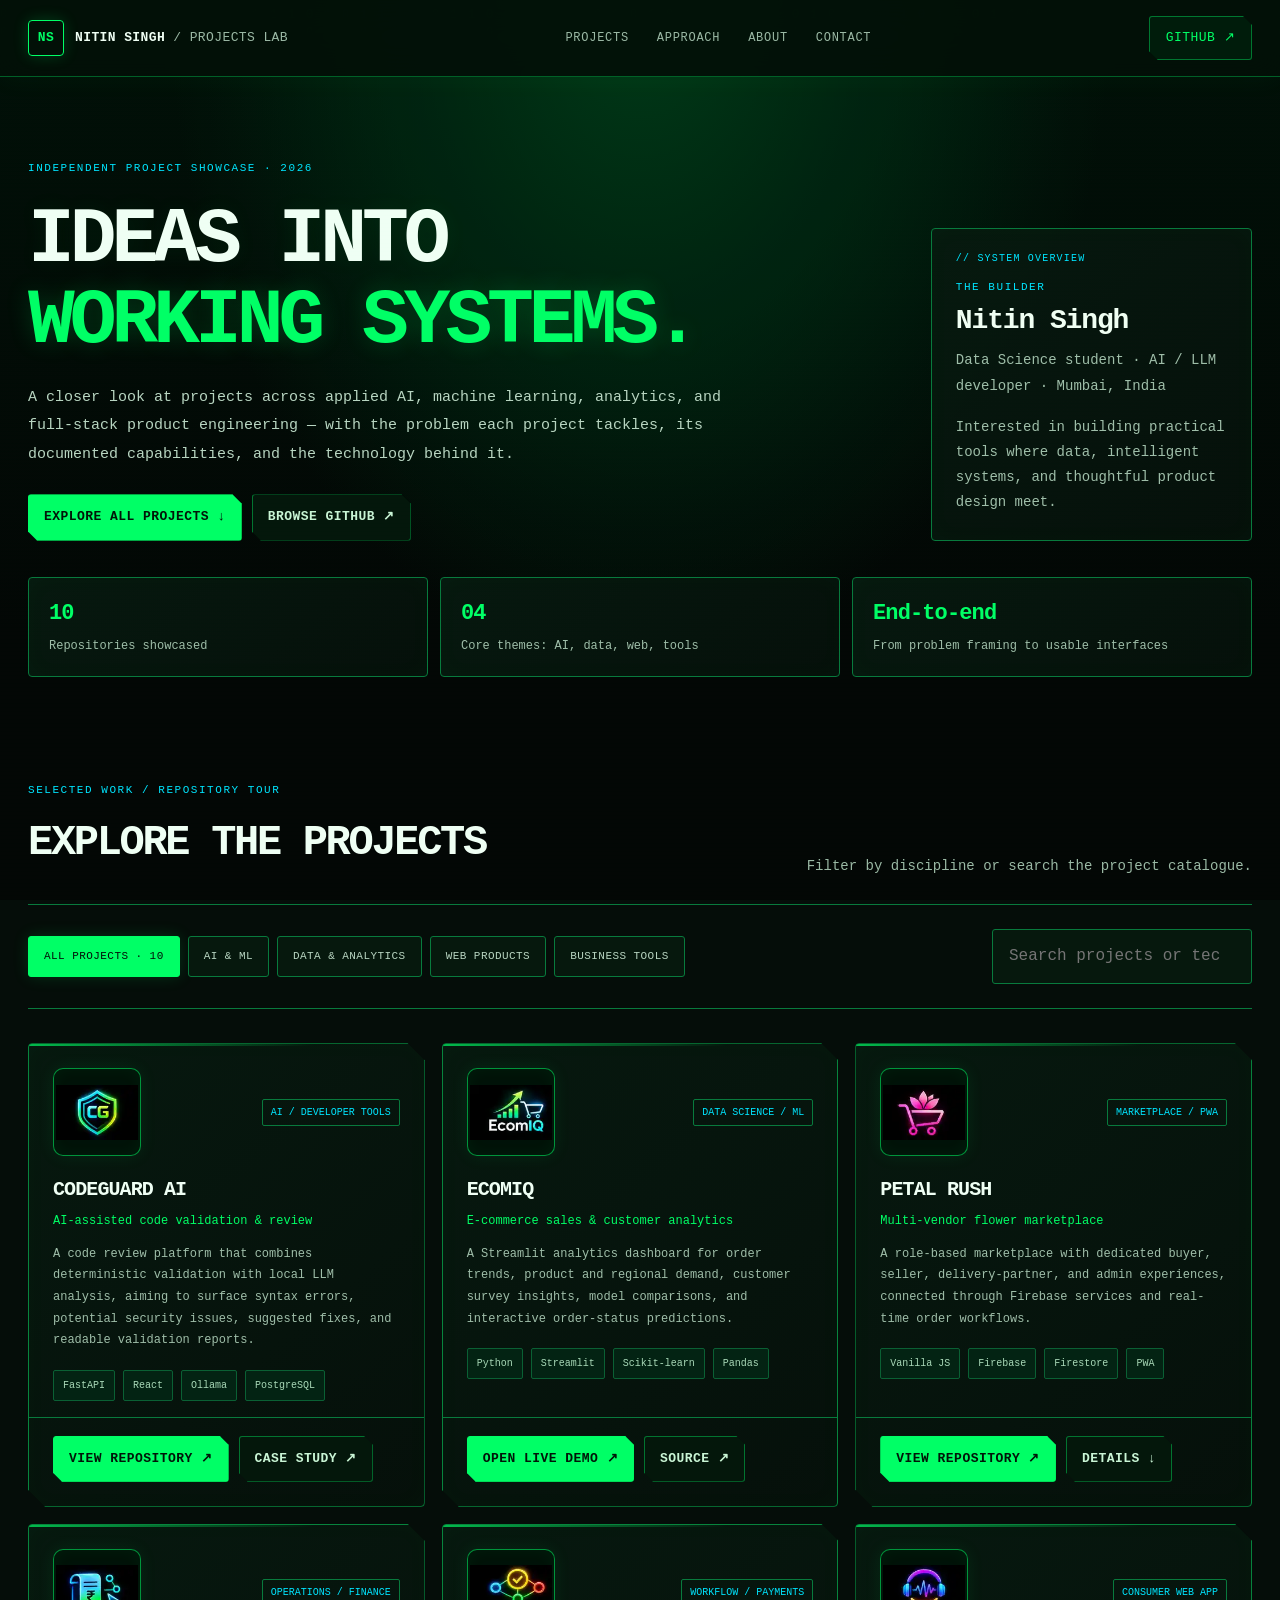
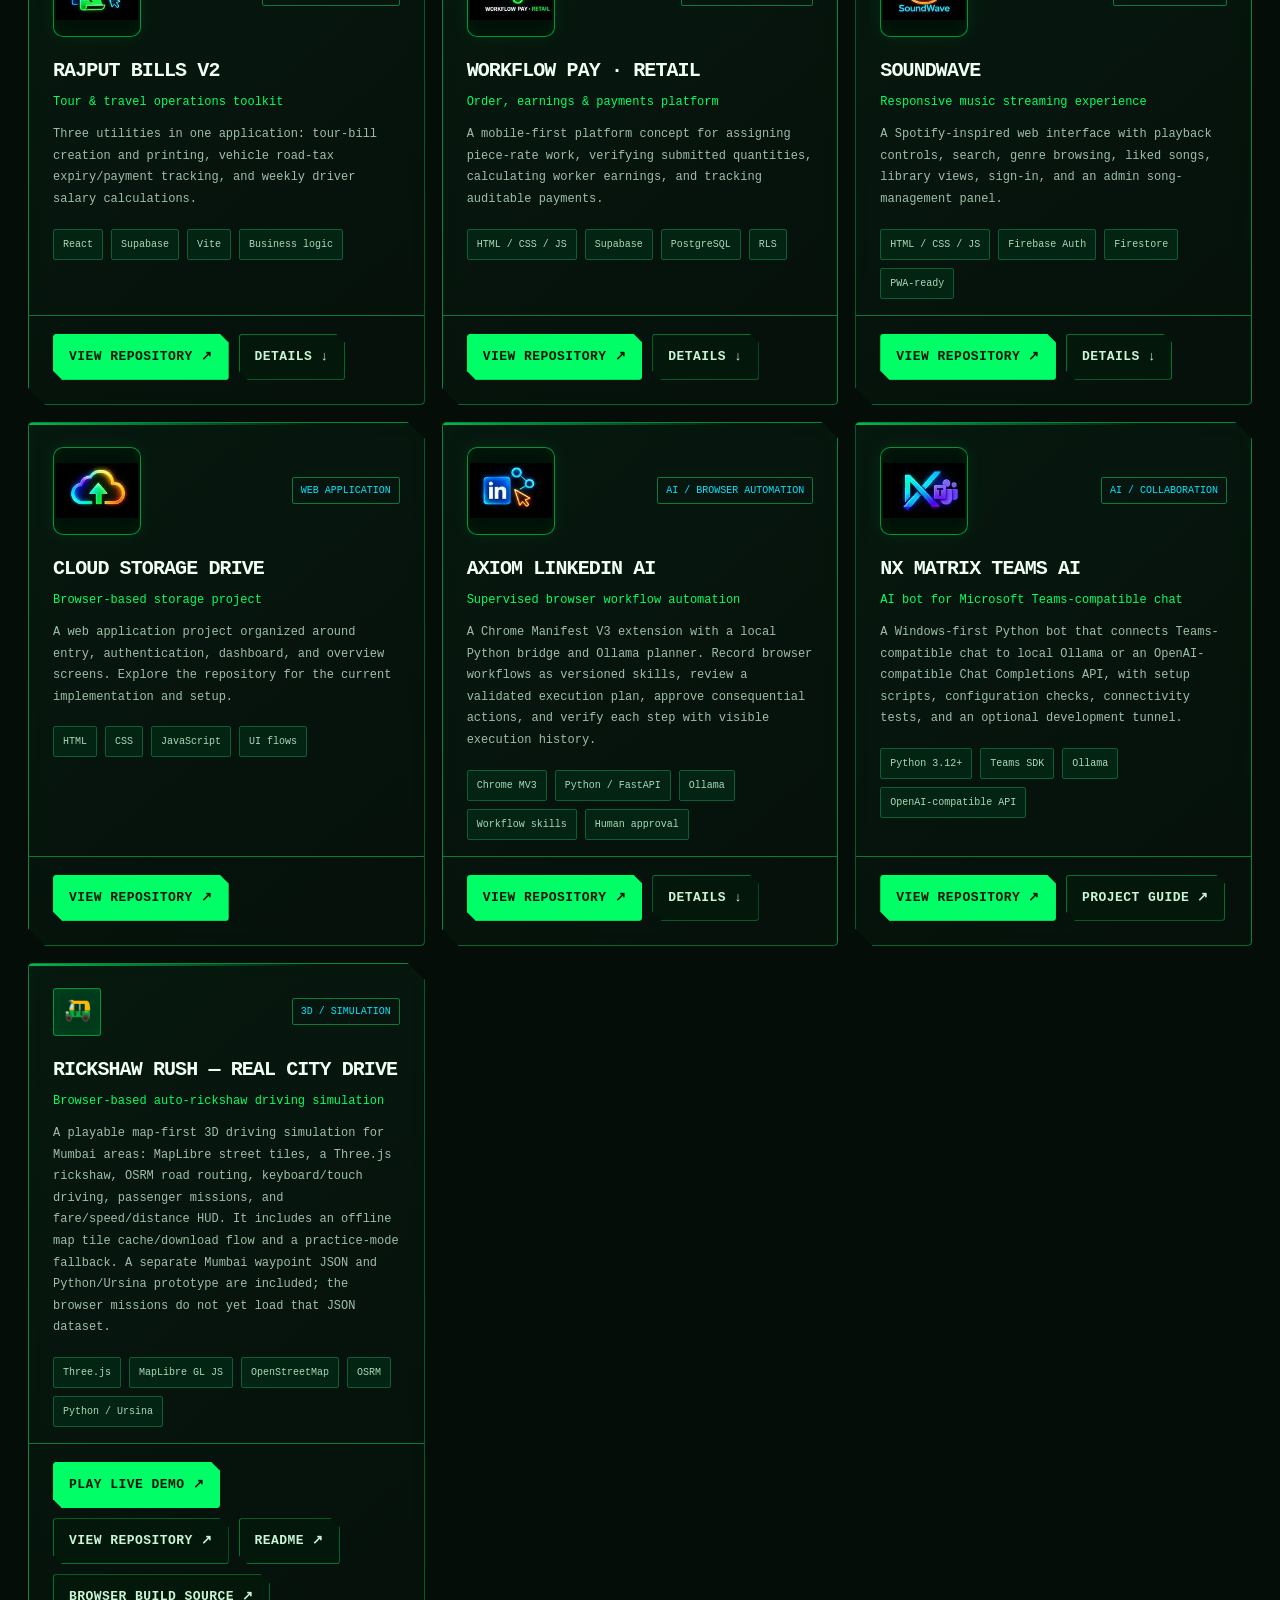
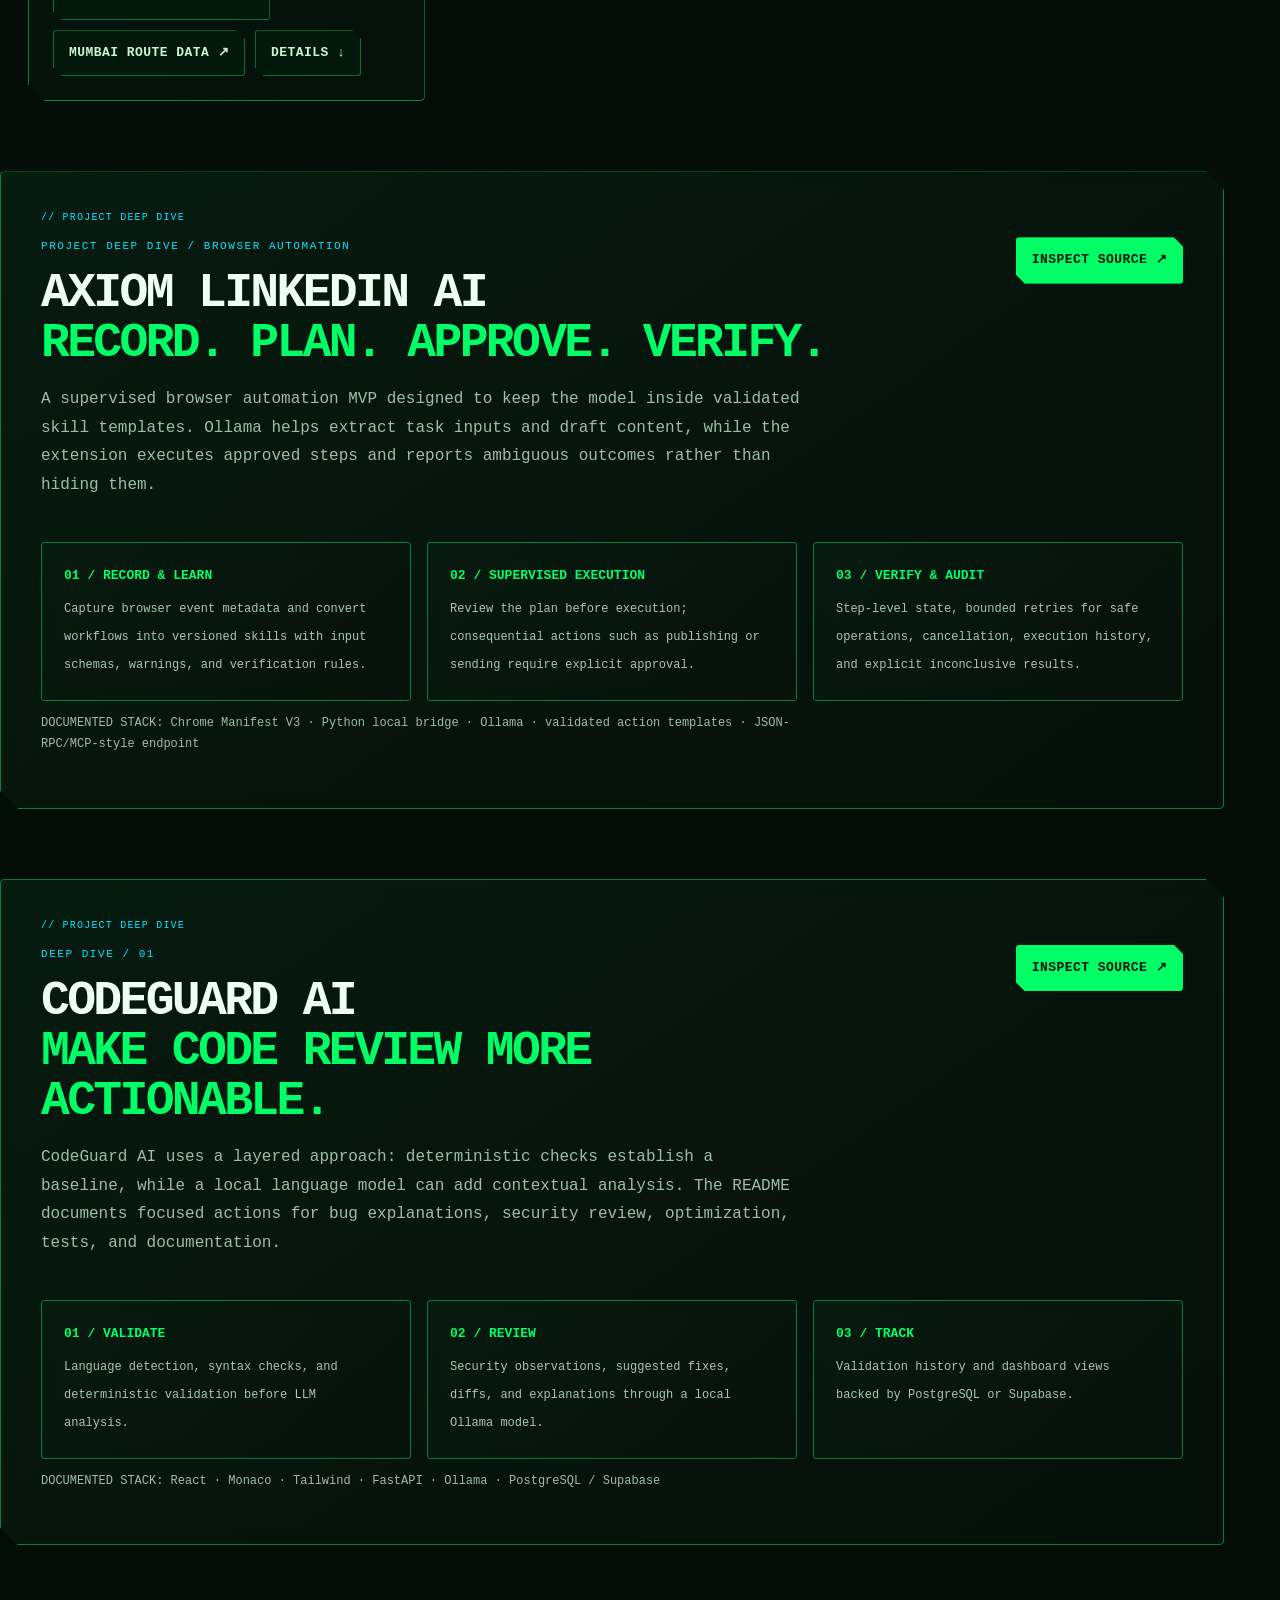
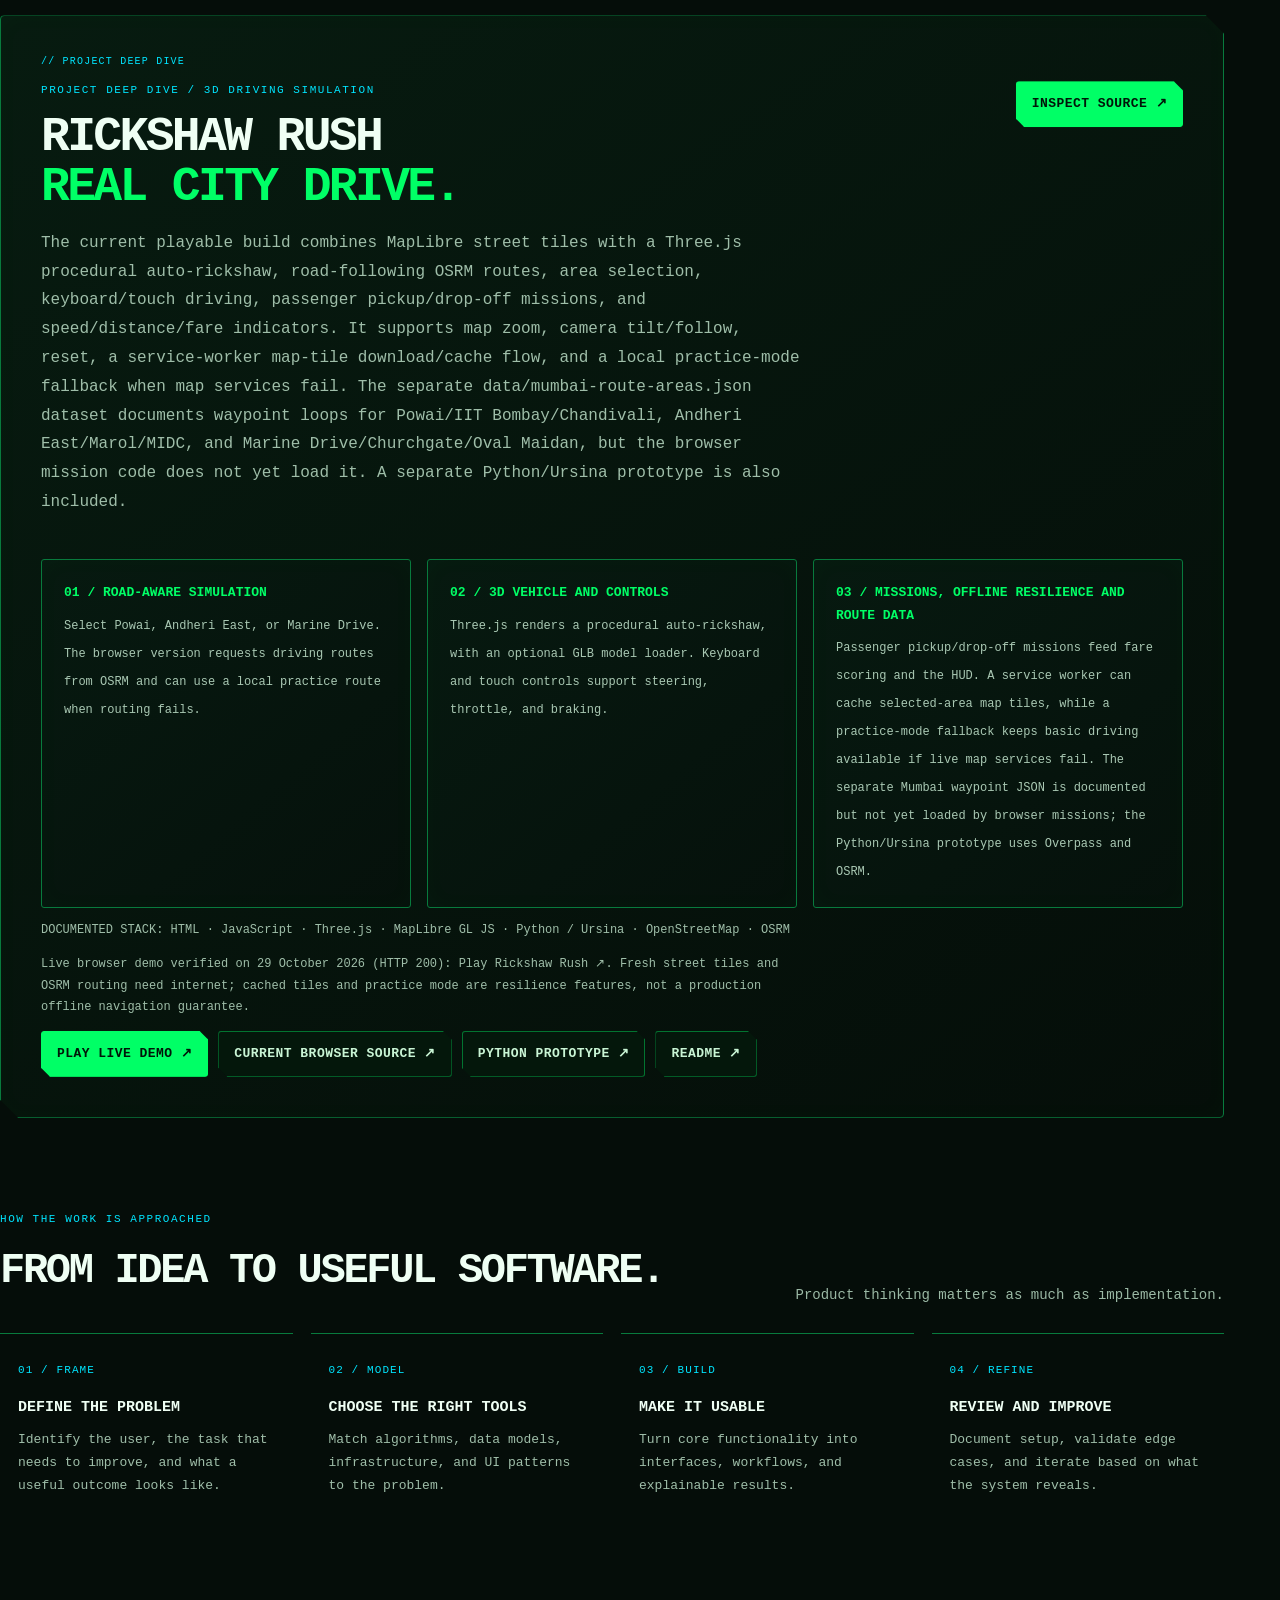
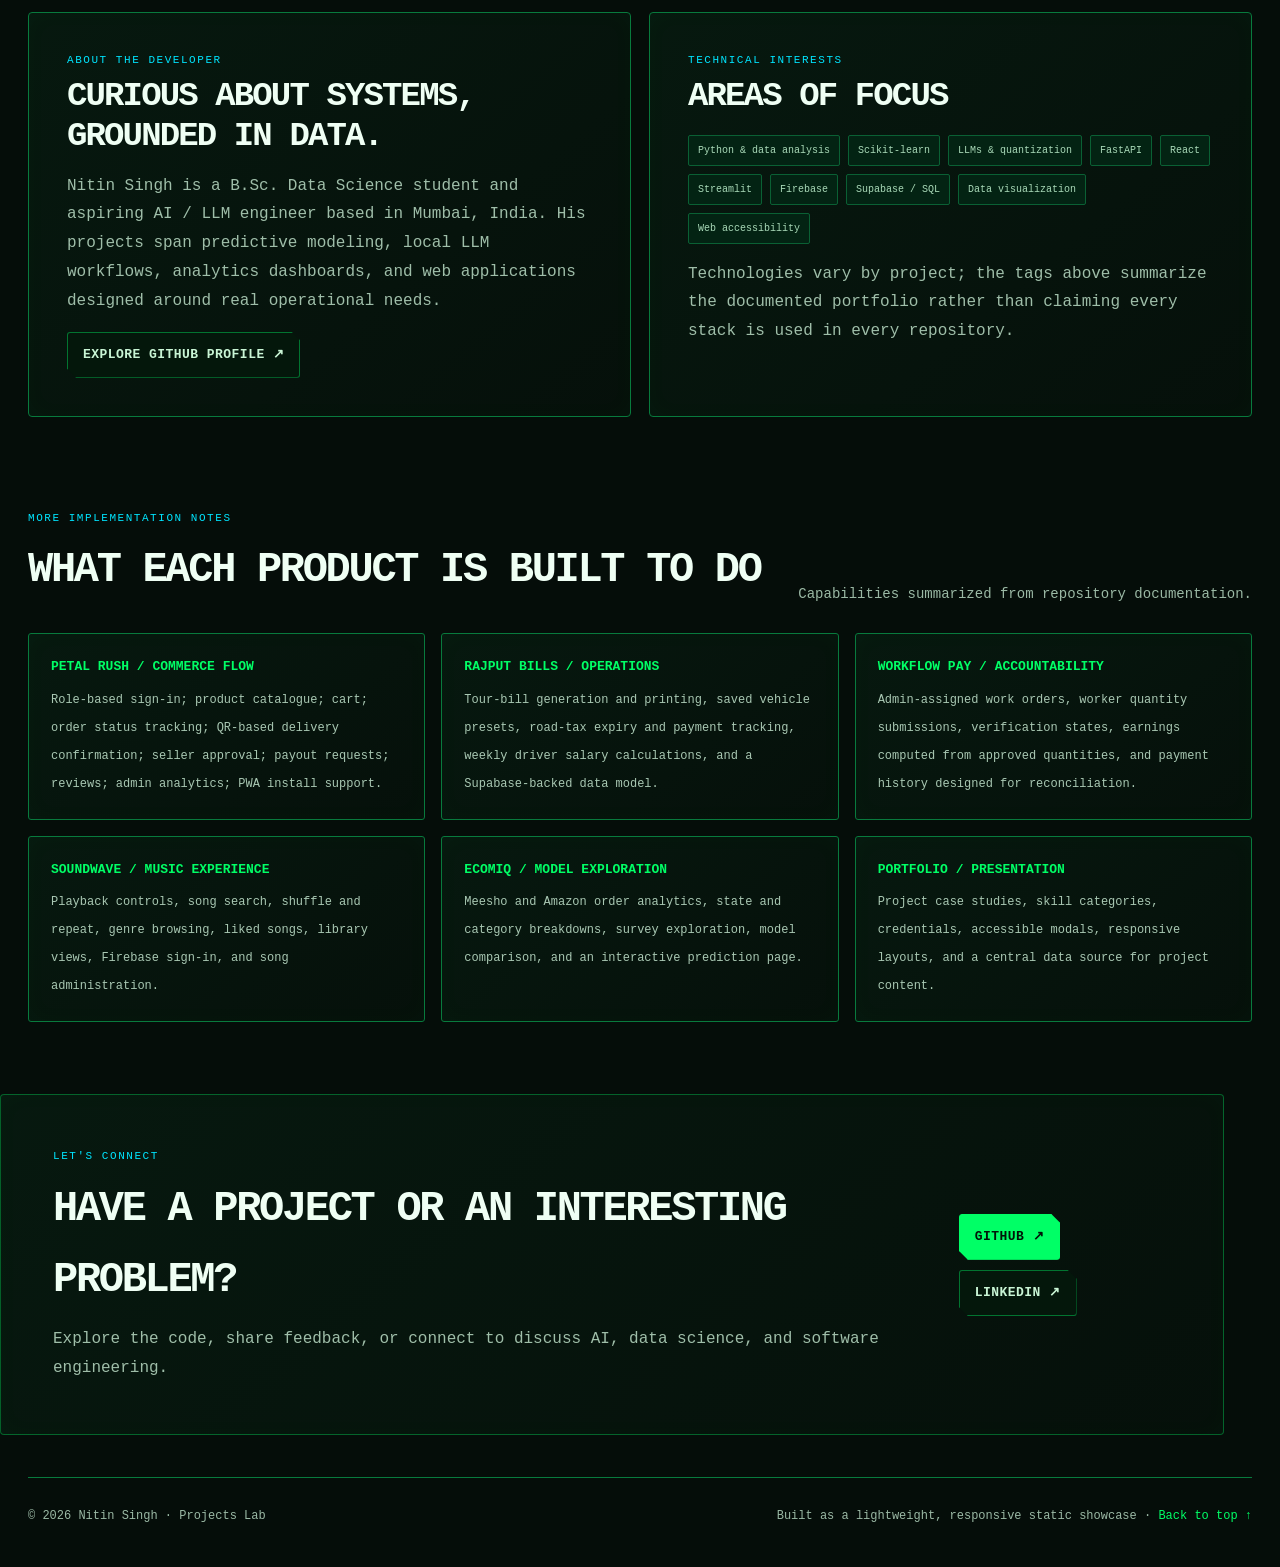
==== commit 38431cce: "Show verified Rickshaw Rush live demo and updated gameplay" ====
--- a/projects-showcase.html
+++ b/projects-showcase.html
@@ -250,12 +250,12 @@
 <article class="card" data-category="web" data-search="rickshaw rush real city drive auto rickshaw three.js maplibre openstreetmap osrm python ursina mumbai powai iit bombay chandivali andheri marol midc marine drive churchgate oval maidan route waypoint json simulation">
 <div class="card-top"><div class="iconbox">🛺</div><span class="category">3D / Simulation</span></div>
 <div class="card-body"><h3>Rickshaw Rush — Real City Drive</h3><div class="subtitle">Browser-based auto-rickshaw driving simulation</div>
-<p class="desc">A Mumbai-inspired 3D driving prototype with a Three.js rickshaw, MapLibre map, OpenStreetMap-derived road routing, keyboard/touch controls, passenger missions, and fare scoring. The repository also adds a separate JSON route-waypoint dataset for Powai, Andheri East, and Marine Drive; the current browser mission code does not yet load that dataset. A Python/Ursina prototype is included.</p>
+<p class="desc">A playable map-first 3D driving simulation for Mumbai areas: MapLibre street tiles, a Three.js rickshaw, OSRM road routing, keyboard/touch driving, passenger missions, and fare/speed/distance HUD. It includes an offline map tile cache/download flow and a practice-mode fallback. A separate Mumbai waypoint JSON and Python/Ursina prototype are included; the browser missions do not yet load that JSON dataset.</p>
 <div class="chips"><span class="chip">Three.js</span><span class="chip">MapLibre GL JS</span><span class="chip">OpenStreetMap</span><span class="chip">OSRM</span><span class="chip">Python / Ursina</span></div></div>
-<div class="card-foot"><a class="btn primary" href="https://github.com/ns-matrix/rickshaw-rush" target="_blank" rel="noreferrer">View repository ↗</a><a class="btn" href="https://github.com/ns-matrix/rickshaw-rush#readme" target="_blank" rel="noreferrer">README ↗</a><a class="btn" href="https://github.com/ns-matrix/rickshaw-rush/blob/main/play/index.html" target="_blank" rel="noreferrer">Browser build source ↗</a><a class="btn" href="https://github.com/ns-matrix/rickshaw-rush/blob/main/data/mumbai-route-areas.json" target="_blank" rel="noreferrer">Mumbai route data ↗</a><a class="btn" href="#rickshaw-rush-details">Details ↓</a></div></article></div><div class="empty" id="empty">No projects match that search. Try a different keyword or filter.</div></section>
+<div class="card-foot"><a class="btn primary" href="https://rickshaw-rush-tau.vercel.app/real-map-navigation.html" target="_blank" rel="noreferrer">Play live demo ↗</a><a class="btn" href="https://github.com/ns-matrix/rickshaw-rush" target="_blank" rel="noreferrer">View repository ↗</a><a class="btn" href="https://github.com/ns-matrix/rickshaw-rush#readme" target="_blank" rel="noreferrer">README ↗</a><a class="btn" href="https://github.com/ns-matrix/rickshaw-rush/blob/main/real-map-navigation.html" target="_blank" rel="noreferrer">Browser build source ↗</a><a class="btn" href="https://github.com/ns-matrix/rickshaw-rush/blob/main/data/mumbai-route-areas.json" target="_blank" rel="noreferrer">Mumbai route data ↗</a><a class="btn" href="#rickshaw-rush-details">Details ↓</a></div></article></div><div class="empty" id="empty">No projects match that search. Try a different keyword or filter.</div></section>
 <section class="wrap feature" id="axiom-linkedin-details"><div class="feature-head"><div><div class="eyebrow">Project deep dive / browser automation</div><h2>Axiom LinkedIn AI<br><span style="color:var(--lime)">Record. Plan. Approve. Verify.</span></h2><p>A supervised browser automation MVP designed to keep the model inside validated skill templates. Ollama helps extract task inputs and draft content, while the extension executes approved steps and reports ambiguous outcomes rather than hiding them.</p></div><a class="btn primary" href="https://github.com/ns-matrix/axiom-linkedin-ai" target="_blank" rel="noreferrer">Inspect source ↗</a></div><div class="feature-grid"><div class="feature-item"><b>01 / Record & learn</b><span>Capture browser event metadata and convert workflows into versioned skills with input schemas, warnings, and verification rules.</span></div><div class="feature-item"><b>02 / Supervised execution</b><span>Review the plan before execution; consequential actions such as publishing or sending require explicit approval.</span></div><div class="feature-item"><b>03 / Verify & audit</b><span>Step-level state, bounded retries for safe operations, cancellation, execution history, and explicit inconclusive results.</span></div></div><p class="mono" style="font-size:12px">DOCUMENTED STACK: Chrome Manifest V3 · Python local bridge · Ollama · validated action templates · JSON-RPC/MCP-style endpoint</p></section>
 <section class="wrap feature" id="codeguard-details"><div class="feature-head"><div><div class="eyebrow">Deep dive / 01</div><h2>CodeGuard AI<br><span style="color:var(--lime)">Make code review more actionable.</span></h2><p>CodeGuard AI uses a layered approach: deterministic checks establish a baseline, while a local language model can add contextual analysis. The README documents focused actions for bug explanations, security review, optimization, tests, and documentation.</p></div><a class="btn primary" href="https://github.com/ns-matrix/codeguard-ai" target="_blank" rel="noreferrer">Inspect source ↗</a></div><div class="feature-grid"><div class="feature-item"><b>01 / Validate</b><span>Language detection, syntax checks, and deterministic validation before LLM analysis.</span></div><div class="feature-item"><b>02 / Review</b><span>Security observations, suggested fixes, diffs, and explanations through a local Ollama model.</span></div><div class="feature-item"><b>03 / Track</b><span>Validation history and dashboard views backed by PostgreSQL or Supabase.</span></div></div><p class="mono" style="font-size:12px">DOCUMENTED STACK: React · Monaco · Tailwind · FastAPI · Ollama · PostgreSQL / Supabase</p></section>
-<section class="wrap feature" id="rickshaw-rush-details"><div class="feature-head"><div><div class="eyebrow">Project deep dive / 3D driving simulation</div><h2>Rickshaw Rush<br><span style="color:var(--lime)">Real City Drive.</span></h2><p>A browser-based auto-rickshaw driving prototype set around Mumbai neighbourhoods. The browser build combines MapLibre GL JS, Three.js, OpenStreetMap-derived road data, and best-effort OSRM routing, with a local practice-route fallback. The latest update adds <code>data/mumbai-route-areas.json</code>, a separate waypoint dataset for Powai/IIT Bombay/Chandivali, Andheri East/Marol/MIDC, and Marine Drive/Churchgate/Oval Maidan. The current browser HTML does not yet load that new dataset. A separate Python/Ursina prototype is also included.</p></div><a class="btn primary" href="https://github.com/ns-matrix/rickshaw-rush" target="_blank" rel="noreferrer">Inspect source ↗</a></div><div class="feature-grid"><div class="feature-item"><b>01 / Road-aware simulation</b><span>Select Powai, Andheri East, or Marine Drive. The browser version requests driving routes from OSRM and can use a local practice route when routing fails.</span></div><div class="feature-item"><b>02 / 3D vehicle and controls</b><span>Three.js renders a procedural auto-rickshaw, with an optional GLB model loader. Keyboard and touch controls support steering, throttle, and braking.</span></div><div class="feature-item"><b>03 / Missions and route data</b><span>Passenger pickup/drop-off missions and fare scoring provide the gameplay loop. A separate JSON file documents named route waypoints for three Mumbai areas; it is not yet loaded by the browser runtime. The Python/Ursina version fetches road geometry through Overpass and routes through OSRM.</span></div></div><p class="mono" style="font-size:12px">DOCUMENTED STACK: HTML · JavaScript · Three.js · MapLibre GL JS · Python / Ursina · OpenStreetMap · OSRM</p><p class="mono" style="font-size:12px">No hosted live-demo URL was verified in the available repository metadata; the links below open source files.</p><div style="display:flex;gap:10px;flex-wrap:wrap"><a class="btn" href="https://github.com/ns-matrix/rickshaw-rush/blob/main/play/index.html" target="_blank" rel="noreferrer">Browser build source ↗</a><a class="btn" href="https://github.com/ns-matrix/rickshaw-rush/blob/main/python-3d/main.py" target="_blank" rel="noreferrer">Python prototype ↗</a><a class="btn" href="https://github.com/ns-matrix/rickshaw-rush#readme" target="_blank" rel="noreferrer">README ↗</a></div></section>
+<section class="wrap feature" id="rickshaw-rush-details"><div class="feature-head"><div><div class="eyebrow">Project deep dive / 3D driving simulation</div><h2>Rickshaw Rush<br><span style="color:var(--lime)">Real City Drive.</span></h2><p>The current playable build combines MapLibre street tiles with a Three.js procedural auto-rickshaw, road-following OSRM routes, area selection, keyboard/touch driving, passenger pickup/drop-off missions, and speed/distance/fare indicators. It supports map zoom, camera tilt/follow, reset, a service-worker map-tile download/cache flow, and a local practice-mode fallback when map services fail. The separate <code>data/mumbai-route-areas.json</code> dataset documents waypoint loops for Powai/IIT Bombay/Chandivali, Andheri East/Marol/MIDC, and Marine Drive/Churchgate/Oval Maidan, but the browser mission code does not yet load it. A separate Python/Ursina prototype is also included.</p></div><a class="btn primary" href="https://github.com/ns-matrix/rickshaw-rush" target="_blank" rel="noreferrer">Inspect source ↗</a></div><div class="feature-grid"><div class="feature-item"><b>01 / Road-aware simulation</b><span>Select Powai, Andheri East, or Marine Drive. The browser version requests driving routes from OSRM and can use a local practice route when routing fails.</span></div><div class="feature-item"><b>02 / 3D vehicle and controls</b><span>Three.js renders a procedural auto-rickshaw, with an optional GLB model loader. Keyboard and touch controls support steering, throttle, and braking.</span></div><div class="feature-item"><b>03 / Missions, offline resilience and route data</b><span>Passenger pickup/drop-off missions feed fare scoring and the HUD. A service worker can cache selected-area map tiles, while a practice-mode fallback keeps basic driving available if live map services fail. The separate Mumbai waypoint JSON is documented but not yet loaded by browser missions; the Python/Ursina prototype uses Overpass and OSRM.</span></div></div><p class="mono" style="font-size:12px">DOCUMENTED STACK: HTML · JavaScript · Three.js · MapLibre GL JS · Python / Ursina · OpenStreetMap · OSRM</p><p class="mono" style="font-size:12px">Live browser demo verified on 29 October 2026 (HTTP 200): <a href="https://rickshaw-rush-tau.vercel.app/real-map-navigation.html" target="_blank" rel="noreferrer">Play Rickshaw Rush ↗</a>. Fresh street tiles and OSRM routing need internet; cached tiles and practice mode are resilience features, not a production offline navigation guarantee.</p><div style="display:flex;gap:10px;flex-wrap:wrap"><a class="btn primary" href="https://rickshaw-rush-tau.vercel.app/real-map-navigation.html" target="_blank" rel="noreferrer">Play live demo ↗</a><a class="btn" href="https://github.com/ns-matrix/rickshaw-rush/blob/main/real-map-navigation.html" target="_blank" rel="noreferrer">Current browser source ↗</a><a class="btn" href="https://github.com/ns-matrix/rickshaw-rush/blob/main/python-3d/main.py" target="_blank" rel="noreferrer">Python prototype ↗</a><a class="btn" href="https://github.com/ns-matrix/rickshaw-rush#readme" target="_blank" rel="noreferrer">README ↗</a></div></section>
 <section class="wrap process" id="approach"><div class="section-heading"><div><div class="eyebrow">How the work is approached</div><h2>From idea to useful software.</h2></div><p>Product thinking matters as much as implementation.</p></div><div class="process-grid"><div class="process-item"><span class="number">01 / FRAME</span><h3>Define the problem</h3><p>Identify the user, the task that needs to improve, and what a useful outcome looks like.</p></div><div class="process-item"><span class="number">02 / MODEL</span><h3>Choose the right tools</h3><p>Match algorithms, data models, infrastructure, and UI patterns to the problem.</p></div><div class="process-item"><span class="number">03 / BUILD</span><h3>Make it usable</h3><p>Turn core functionality into interfaces, workflows, and explainable results.</p></div><div class="process-item"><span class="number">04 / REFINE</span><h3>Review and improve</h3><p>Document setup, validate edge cases, and iterate based on what the system reveals.</p></div></div></section>
 <section class="wrap" id="about"><div class="about"><div class="about-panel"><div class="eyebrow">About the developer</div><h2>Curious about systems, grounded in data.</h2><p>Nitin Singh is a B.Sc. Data Science student and aspiring AI / LLM engineer based in Mumbai, India. His projects span predictive modeling, local LLM workflows, analytics dashboards, and web applications designed around real operational needs.</p><a class="btn" href="https://github.com/ns-matrix" target="_blank" rel="noreferrer">Explore GitHub profile ↗</a></div><div class="about-panel"><div class="eyebrow">Technical interests</div><h2>Areas of focus</h2><div class="chips"><span class="chip">Python & data analysis</span><span class="chip">Scikit-learn</span><span class="chip">LLMs & quantization</span><span class="chip">FastAPI</span><span class="chip">React</span><span class="chip">Streamlit</span><span class="chip">Firebase</span><span class="chip">Supabase / SQL</span><span class="chip">Data visualization</span><span class="chip">Web accessibility</span></div><p>Technologies vary by project; the tags above summarize the documented portfolio rather than claiming every stack is used in every repository.</p></div></div></section>
 <section class="wrap" id="project-details"><div class="section-heading"><div><div class="eyebrow">More implementation notes</div><h2>What each product is built to do</h2></div><p>Capabilities summarized from repository documentation.</p></div>
